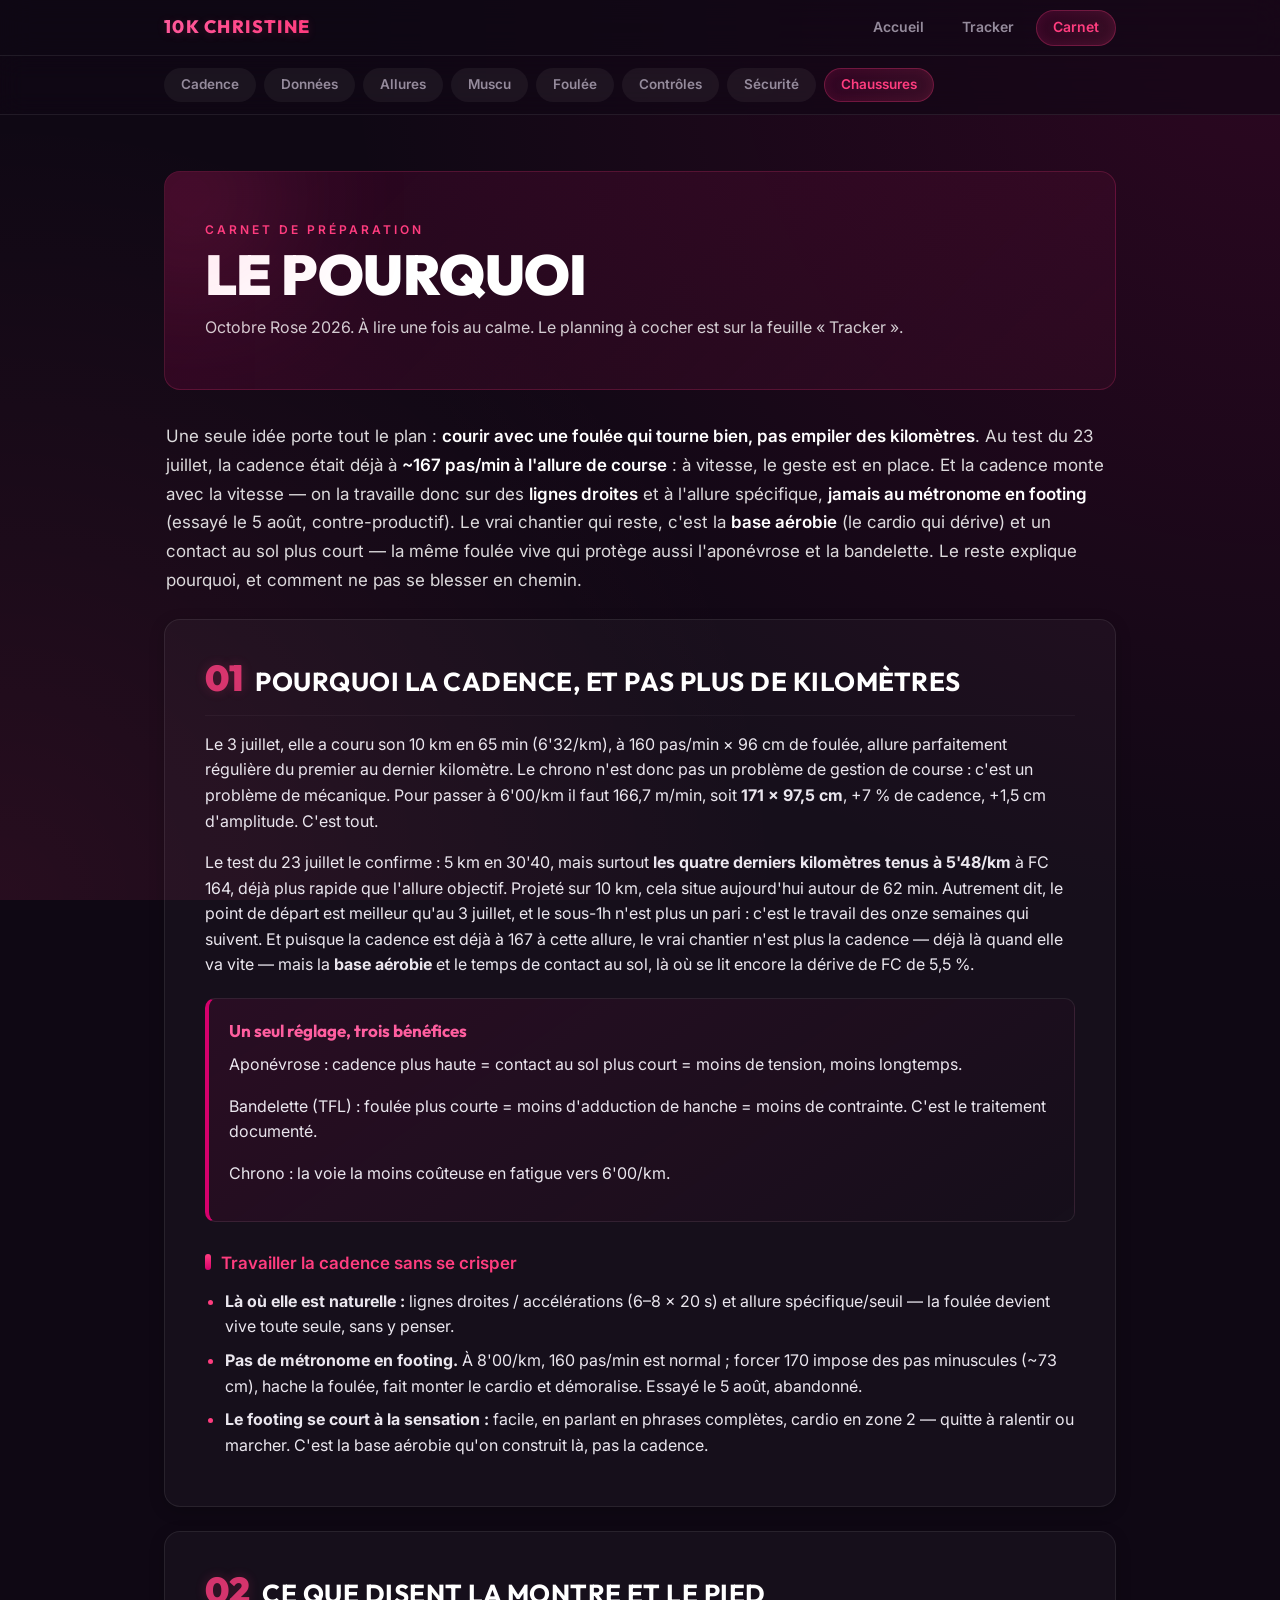
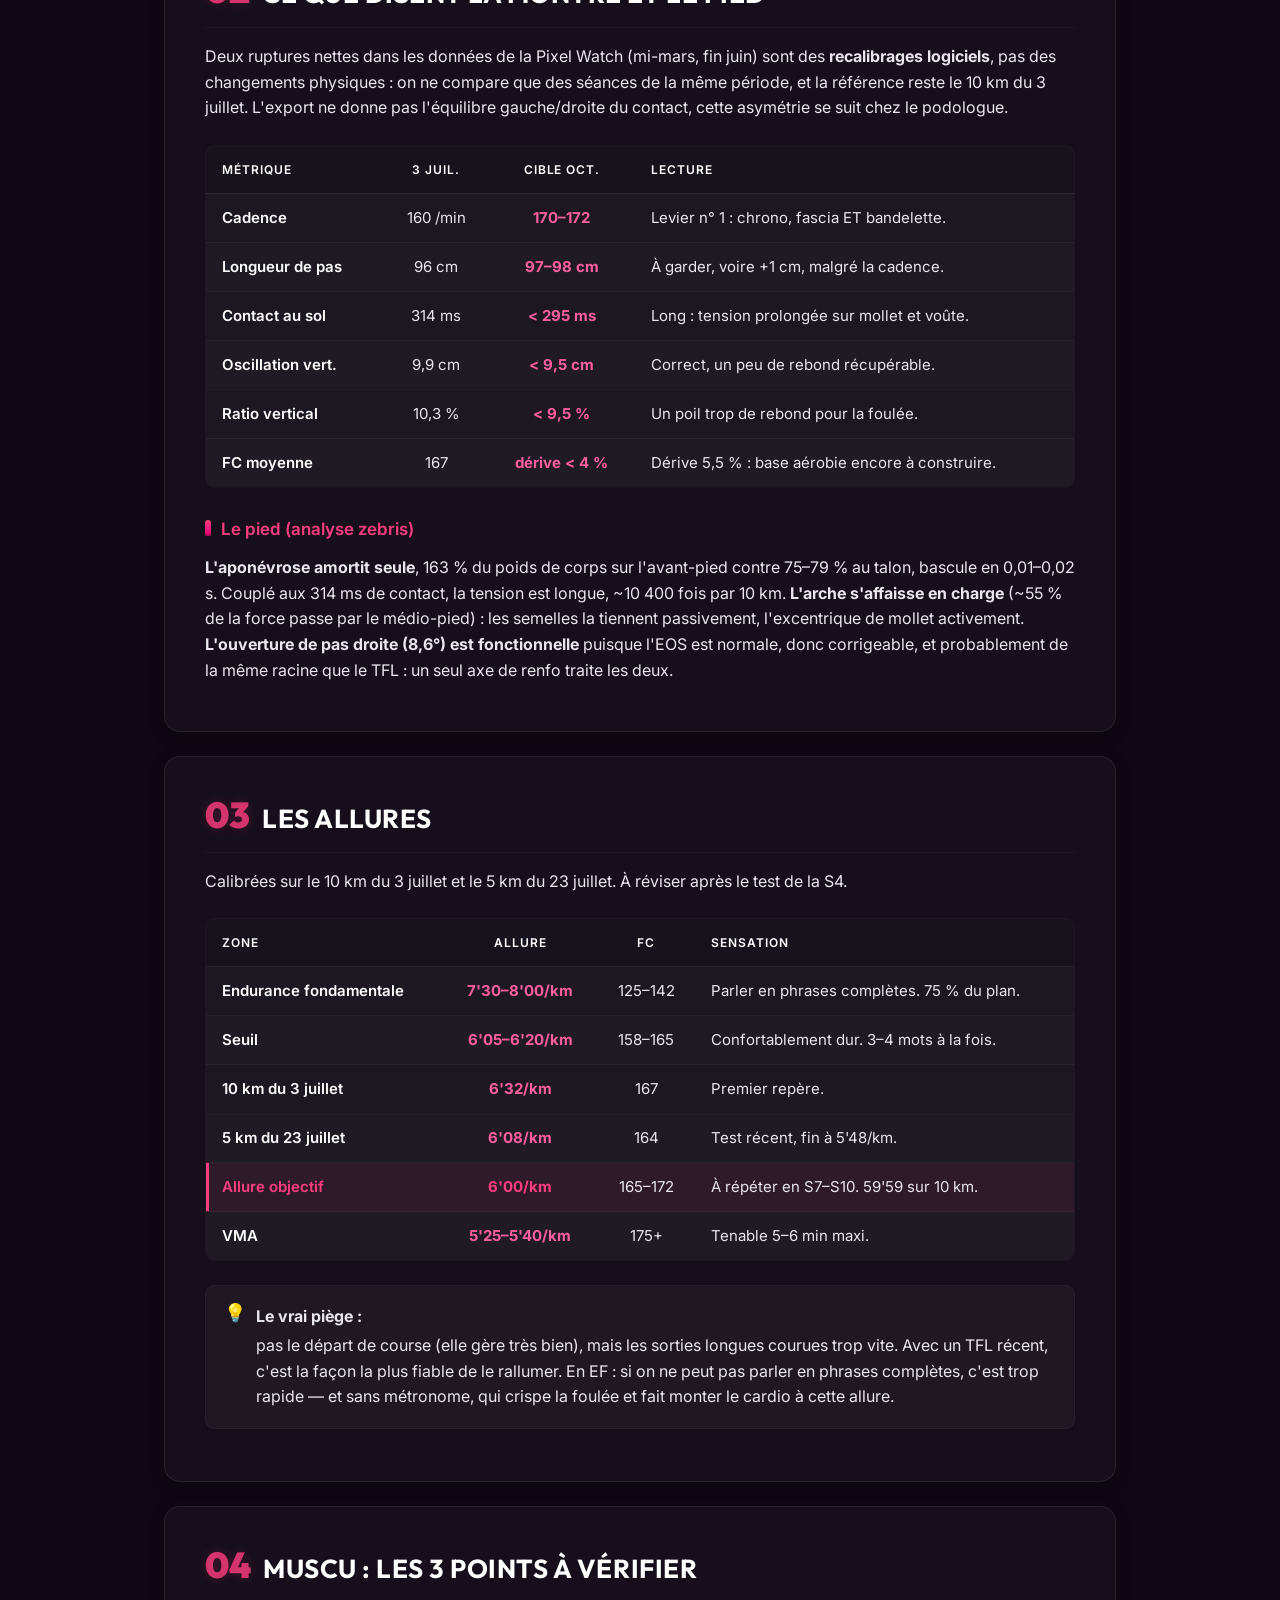
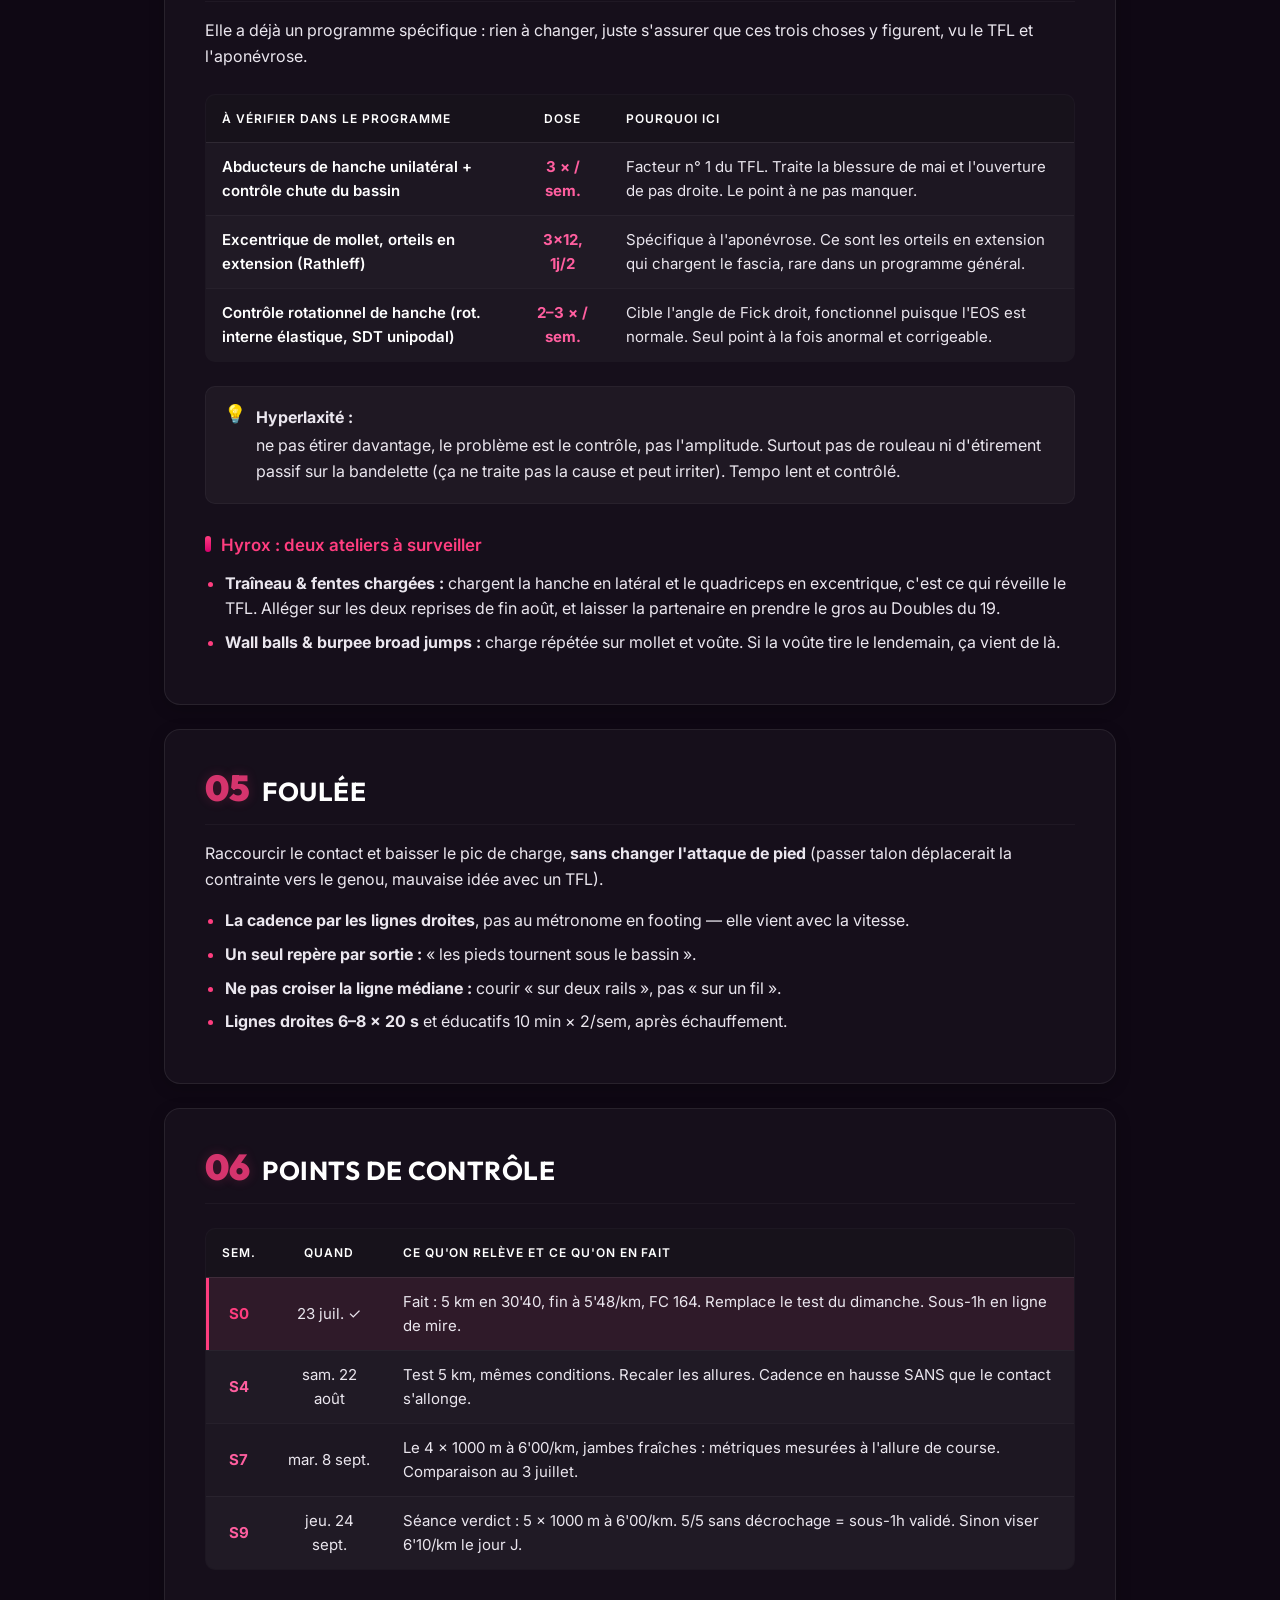
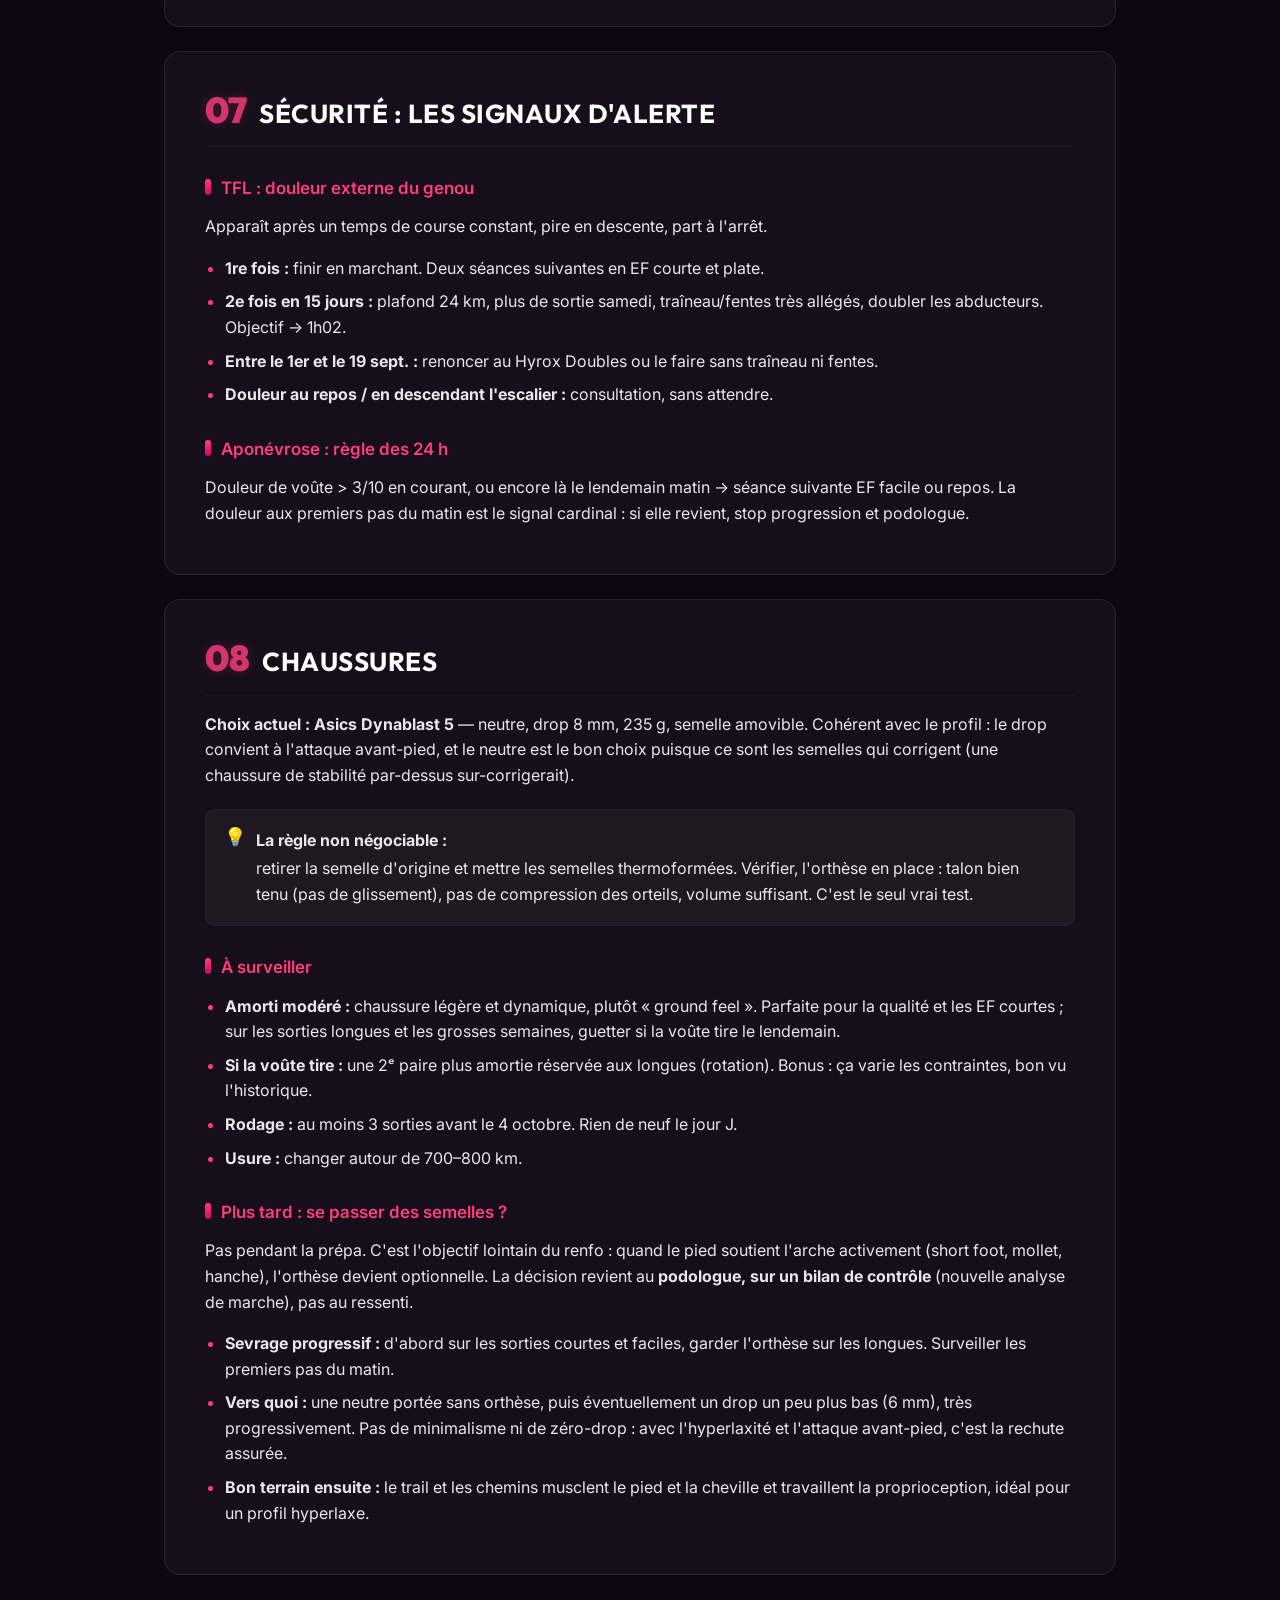
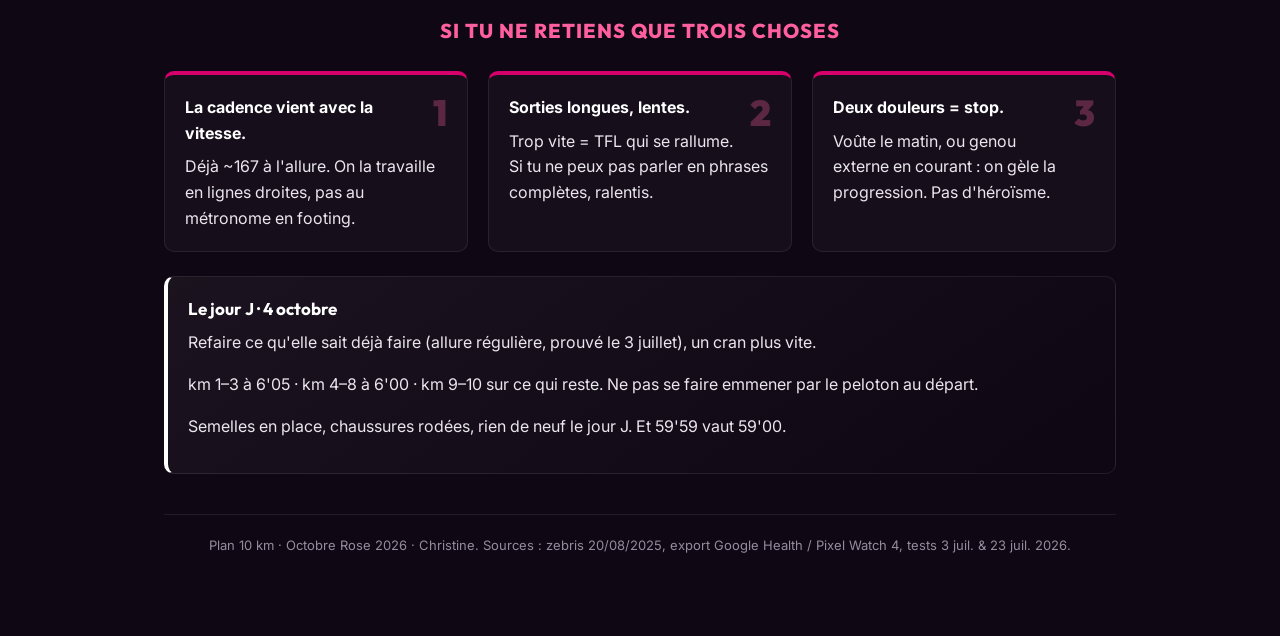
==== Christine_10K_Carnet.html @ 42b02ac9 "feat: abandonne le métronome en footing après une séance ratée La séance de cadence du 4 août (S2) s" ====
<!DOCTYPE html>
<html lang="fr">
<head>
<meta charset="utf-8">
<meta name="viewport" content="width=device-width, initial-scale=1, viewport-fit=cover">
<meta name="theme-color" content="#0F0814">
<meta name="description" content="Carnet de préparation 10 km — cadence, allures, muscu, foulée, sécurité. Plan 11 semaines.">
<title>Carnet 10 km · Christine · Octobre Rose 2026</title>
<link rel="stylesheet" href="style.css">
<link rel="manifest" href="manifest.json">
<link rel="apple-touch-icon" href="icon-192.png">
<!-- View Transitions API -->
<meta name="view-transition" content="same-origin">
<style>
  /* ===== TOC BAR (anchor nav, glassmorphism) ===== */
  .toc-bar {
    position: sticky; top: var(--shell-h); z-index: 40;
    background: rgba(15, 8, 20, 0.6);
    backdrop-filter: blur(12px);
    -webkit-backdrop-filter: blur(12px);
    border-bottom: 1px solid var(--border);
  }
  .toc-nav {
    display: flex; gap: 8px; overflow-x: auto; padding: 12px 16px;
    scroll-snap-type: x proximity; -webkit-overflow-scrolling: touch;
    scrollbar-width: none; max-width: 1000px; margin: 0 auto;
  }
  .toc-nav::-webkit-scrollbar { display: none; }
  .toc-nav a {
    scroll-snap-align: start; flex: 0 0 auto;
    display: inline-flex; align-items: center; min-height: 34px;
    padding: 0 16px; border-radius: 20px;
    background: rgba(255,255,255,0.05); color: var(--muted);
    border: 1px solid transparent;
    text-decoration: none; font-size: 13.5px; font-weight: 600; white-space: nowrap;
    transition: all 0.2s cubic-bezier(0.4, 0, 0.2, 1);
  }
  .toc-nav a:hover { background: rgba(255,255,255,0.1); color: var(--txt); }
  .toc-nav a:active { transform: scale(0.96); }
  .toc-nav a.on {
    background: linear-gradient(120deg, rgba(214,0,108,0.15), rgba(255,61,127,0.15));
    color: var(--hot); border-color: rgba(255,61,127,0.3);
    box-shadow: 0 0 12px rgba(255,61,127,0.1) inset;
  }

  /* ===== CONTENT ===== */
  .lead { font-size: 17px; margin: 24px 2px; color: rgba(255,255,255,0.85); font-weight: 400; line-height: 1.7; }
  .lead b { color: #fff; font-weight: 600; }

  /* ===== SECTIONS ===== */
  section {
    scroll-margin-top: calc(var(--shell-h) + 60px);
    background: var(--surface);
    border: 1px solid var(--border);
    border-radius: var(--radius);
    padding: 16px 20px 24px;
    margin: 24px 0;
    box-shadow: 0 4px 16px rgba(0,0,0,0.2);
  }
  
  .sech {
    display: flex; align-items: baseline; gap: 12px;
    border-bottom: 1px solid var(--border-light);
    padding: 16px 0 12px; margin-bottom: 16px;
  }
  .sech .num {
    font-family: var(--font-disp); color: rgba(255,61,127,0.8);
    font-weight: 900; font-size: 32px; line-height: 1;
    text-shadow: 0 0 12px rgba(255,61,127,0.2);
  }
  .sech h2 {
    font-family: var(--font-disp); text-transform: uppercase;
    letter-spacing: .02em; color: #fff; font-size: 22px; margin: 0; font-weight: 700;
  }
  
  h3 { color: var(--hot); font-size: 17px; margin: 28px 0 12px; font-weight: 600; }
  h3::before {
    content: ""; display: inline-block; width: 6px; height: 16px;
    background: linear-gradient(180deg, var(--hot), var(--brand));
    margin-right: 10px; vertical-align: -1px; border-radius: 4px;
  }

  /* ===== RAPPELS ===== */
  .rems { display: grid; grid-template-columns: 1fr; gap: 16px; margin: 24px 0; }
  .rem {
    background: var(--surface); border: 1px solid var(--border);
    border-top: 4px solid var(--brand); border-radius: var(--radius-sm);
    padding: 20px; transition: transform 0.2s;
  }
  .rem:hover { transform: translateY(-2px); border-top-color: var(--hot); background: var(--surface-hover); }
  .rem .n {
    font-family: var(--font-disp); color: var(--brand-dk); font-weight: 900;
    font-size: 36px; line-height: 1; float: right; opacity: 0.3;
  }
  .rem b { display: block; margin-bottom: 8px; color: #fff; font-size: 16px; }
  
  .closing {
    font-family: var(--font-disp); text-transform: uppercase;
    letter-spacing: .05em; color: var(--brand-dk); font-size: 20px;
    margin: 40px 0 16px; font-weight: 800; text-align: center;
  }

  /* ===== DESKTOP ===== */
  @media (min-width: 720px) {
    .toc-nav { padding: 12px 24px; }
    section { padding: 24px 40px 32px; }
    .sech h2 { font-size: 26px; } .sech .num { font-size: 36px; }
    .rems { grid-template-columns: repeat(3, 1fr); gap: 20px; }
  }
  
  @media print {
    .toc-bar { display: none; } section { box-shadow: none; padding: 0 0 16px; border: none; }
  }
</style>
</head>
<body>

<header class="shell">
  <div class="shell-inner">
    <a class="shell-brand" href="index.html">10K Christine</a>
    <nav class="shell-nav" aria-label="Navigation">
      <a href="index.html" class="shell-tab">Accueil</a>
      <a href="Christine_10K_Tracker.html" class="shell-tab">Tracker</a>
      <a href="Christine_10K_Carnet.html" class="shell-tab active">Carnet</a>
    </nav>
  </div>
</header>

<div class="toc-bar">
  <nav class="toc-nav" aria-label="Aller à une section">
    <a href="#s1">Cadence</a><a href="#s2">Données</a><a href="#s3">Allures</a>
    <a href="#s4">Muscu</a><a href="#s5">Foulée</a><a href="#s6">Contrôles</a><a href="#s7">Sécurité</a><a href="#s8">Chaussures</a>
  </nav>
</div>

<div class="wrap">

  <div class="hero">
    <div class="k">Carnet de préparation</div>
    <h1>Le pourquoi</h1>
    <p>Octobre Rose 2026. À lire une fois au calme. Le planning à cocher est sur la feuille « Tracker ».</p>
  </div>

  <p class="lead">Une seule idée porte tout le plan : <b>courir avec une foulée qui tourne bien, pas empiler des kilomètres</b>. Au test du 23 juillet, la cadence était déjà à <b>~167 pas/min à l'allure de course</b> : à vitesse, le geste est en place. Et la cadence monte avec la vitesse — on la travaille donc sur des <b>lignes droites</b> et à l'allure spécifique, <b>jamais au métronome en footing</b> (essayé le 5 août, contre-productif). Le vrai chantier qui reste, c'est la <b>base aérobie</b> (le cardio qui dérive) et un contact au sol plus court — la même foulée vive qui protège aussi l'aponévrose et la bandelette. Le reste explique pourquoi, et comment ne pas se blesser en chemin.</p>

  <section id="s1">
    <div class="sech"><span class="num disp">01</span><h2>Pourquoi la cadence, et pas plus de kilomètres</h2></div>
    <p>Le 3 juillet, elle a couru son 10 km en 65 min (6'32/km), à 160 pas/min × 96 cm de foulée, allure parfaitement régulière du premier au dernier kilomètre. Le chrono n'est donc pas un problème de gestion de course : c'est un problème de mécanique. Pour passer à 6'00/km il faut 166,7 m/min, soit <b>171 × 97,5 cm</b>, +7 % de cadence, +1,5 cm d'amplitude. C'est tout.</p>
    <p>Le test du 23 juillet le confirme : 5 km en 30'40, mais surtout <b>les quatre derniers kilomètres tenus à 5'48/km</b> à FC 164, déjà plus rapide que l'allure objectif. Projeté sur 10 km, cela situe aujourd'hui autour de 62 min. Autrement dit, le point de départ est meilleur qu'au 3 juillet, et le sous-1h n'est plus un pari : c'est le travail des onze semaines qui suivent. Et puisque la cadence est déjà à 167 à cette allure, le vrai chantier n'est plus la cadence — déjà là quand elle va vite — mais la <b>base aérobie</b> et le temps de contact au sol, là où se lit encore la dérive de FC de 5,5 %.</p>
    
    <div class="co">
      <h4>Un seul réglage, trois bénéfices</h4>
      <p>Aponévrose : cadence plus haute = contact au sol plus court = moins de tension, moins longtemps.</p>
      <p>Bandelette (TFL) : foulée plus courte = moins d'adduction de hanche = moins de contrainte. C'est le traitement documenté.</p>
      <p>Chrono : la voie la moins coûteuse en fatigue vers 6'00/km.</p>
    </div>
    
    <h3>Travailler la cadence sans se crisper</h3>
    <ul>
      <li><b>Là où elle est naturelle :</b> lignes droites / accélérations (6–8 × 20 s) et allure spécifique/seuil — la foulée devient vive toute seule, sans y penser.</li>
      <li><b>Pas de métronome en footing.</b> À 8'00/km, 160 pas/min est normal ; forcer 170 impose des pas minuscules (~73 cm), hache la foulée, fait monter le cardio et démoralise. Essayé le 5 août, abandonné.</li>
      <li><b>Le footing se court à la sensation :</b> facile, en parlant en phrases complètes, cardio en zone 2 — quitte à ralentir ou marcher. C'est la base aérobie qu'on construit là, pas la cadence.</li>
    </ul>
  </section>

  <section id="s2">
    <div class="sech"><span class="num disp">02</span><h2>Ce que disent la montre et le pied</h2></div>
    <p>Deux ruptures nettes dans les données de la Pixel Watch (mi-mars, fin juin) sont des <b>recalibrages logiciels</b>, pas des changements physiques : on ne compare que des séances de la même période, et la référence reste le 10 km du 3 juillet. L'export ne donne pas l'équilibre gauche/droite du contact, cette asymétrie se suit chez le podologue.</p>
    
    <div class="tw"><table>
      <thead>
      <tr><th>Métrique</th><th class="ctr">3 juil.</th><th class="ctr">Cible oct.</th><th>Lecture</th></tr>
      </thead><tbody>
      <tr><td class="l" data-label="Métrique">Cadence</td><td class="ctr" data-label="3 juil.">160 /min</td><td class="ctr pk" data-label="Cible oct.">170–172</td><td data-label="Lecture">Levier n° 1 : chrono, fascia ET bandelette.</td></tr>
      <tr><td class="l" data-label="Métrique">Longueur de pas</td><td class="ctr" data-label="3 juil.">96 cm</td><td class="ctr pk" data-label="Cible oct.">97–98 cm</td><td data-label="Lecture">À garder, voire +1 cm, malgré la cadence.</td></tr>
      <tr><td class="l" data-label="Métrique">Contact au sol</td><td class="ctr" data-label="3 juil.">314 ms</td><td class="ctr pk" data-label="Cible oct.">&lt; 295 ms</td><td data-label="Lecture">Long : tension prolongée sur mollet et voûte.</td></tr>
      <tr><td class="l" data-label="Métrique">Oscillation vert.</td><td class="ctr" data-label="3 juil.">9,9 cm</td><td class="ctr pk" data-label="Cible oct.">&lt; 9,5 cm</td><td data-label="Lecture">Correct, un peu de rebond récupérable.</td></tr>
      <tr><td class="l" data-label="Métrique">Ratio vertical</td><td class="ctr" data-label="3 juil.">10,3 %</td><td class="ctr pk" data-label="Cible oct.">&lt; 9,5 %</td><td data-label="Lecture">Un poil trop de rebond pour la foulée.</td></tr>
      <tr><td class="l" data-label="Métrique">FC moyenne</td><td class="ctr" data-label="3 juil.">167</td><td class="ctr pk" data-label="Cible oct.">dérive &lt; 4 %</td><td data-label="Lecture">Dérive 5,5 % : base aérobie encore à construire.</td></tr>
      </tbody>
    </table></div>
    
    <h3>Le pied (analyse zebris)</h3>
    <p><b>L'aponévrose amortit seule</b>, 163 % du poids de corps sur l'avant-pied contre 75–79 % au talon, bascule en 0,01–0,02 s. Couplé aux 314 ms de contact, la tension est longue, ~10 400 fois par 10 km. <b>L'arche s'affaisse en charge</b> (~55 % de la force passe par le médio-pied) : les semelles la tiennent passivement, l'excentrique de mollet activement. <b>L'ouverture de pas droite (8,6°) est fonctionnelle</b> puisque l'EOS est normale, donc corrigeable, et probablement de la même racine que le TFL : un seul axe de renfo traite les deux.</p>
  </section>

  <section id="s3">
    <div class="sech"><span class="num disp">03</span><h2>Les allures</h2></div>
    <p>Calibrées sur le 10 km du 3 juillet et le 5 km du 23 juillet. À réviser après le test de la S4.</p>
    
    <div class="tw"><table>
      <thead>
      <tr><th>Zone</th><th class="ctr">Allure</th><th class="ctr">FC</th><th>Sensation</th></tr>
      </thead><tbody>
      <tr><td class="l" data-label="Zone">Endurance fondamentale</td><td class="ctr pk" data-label="Allure">7'30–8'00/km</td><td class="ctr" data-label="FC">125–142</td><td data-label="Sensation">Parler en phrases complètes. 75 % du plan.</td></tr>
      <tr><td class="l" data-label="Zone">Seuil</td><td class="ctr pk" data-label="Allure">6'05–6'20/km</td><td class="ctr" data-label="FC">158–165</td><td data-label="Sensation">Confortablement dur. 3–4 mots à la fois.</td></tr>
      <tr><td class="l" data-label="Zone">10 km du 3 juillet</td><td class="ctr pk" data-label="Allure">6'32/km</td><td class="ctr" data-label="FC">167</td><td data-label="Sensation">Premier repère.</td></tr>
      <tr><td class="l" data-label="Zone">5 km du 23 juillet</td><td class="ctr pk" data-label="Allure">6'08/km</td><td class="ctr" data-label="FC">164</td><td data-label="Sensation">Test récent, fin à 5'48/km.</td></tr>
      <tr class="hi"><td class="l" data-label="Zone">Allure objectif</td><td class="ctr pk" data-label="Allure">6'00/km</td><td class="ctr" data-label="FC">165–172</td><td data-label="Sensation">À répéter en S7–S10. 59'59 sur 10 km.</td></tr>
      <tr><td class="l" data-label="Zone">VMA</td><td class="ctr pk" data-label="Allure">5'25–5'40/km</td><td class="ctr" data-label="FC">175+</td><td data-label="Sensation">Tenable 5–6 min maxi.</td></tr>
      </tbody>
    </table></div>
    <div class="tip"><b>Le vrai piège :</b> pas le départ de course (elle gère très bien), mais les sorties longues courues trop vite. Avec un TFL récent, c'est la façon la plus fiable de le rallumer. En EF : si on ne peut pas parler en phrases complètes, c'est trop rapide — et sans métronome, qui crispe la foulée et fait monter le cardio à cette allure.</div>
  </section>

  <section id="s4">
    <div class="sech"><span class="num disp">04</span><h2>Muscu : les 3 points à vérifier</h2></div>
    <p>Elle a déjà un programme spécifique : rien à changer, juste s'assurer que ces trois choses y figurent, vu le TFL et l'aponévrose.</p>
    
    <div class="tw"><table>
      <thead>
      <tr><th>À vérifier dans le programme</th><th class="ctr">Dose</th><th>Pourquoi ici</th></tr>
      </thead><tbody>
      <tr><td class="l" data-label="Exercice">Abducteurs de hanche unilatéral + contrôle chute du bassin</td><td class="ctr pk" data-label="Dose">3 × / sem.</td><td data-label="Pourquoi">Facteur n° 1 du TFL. Traite la blessure de mai et l'ouverture de pas droite. Le point à ne pas manquer.</td></tr>
      <tr><td class="l" data-label="Exercice">Excentrique de mollet, orteils en extension (Rathleff)</td><td class="ctr pk" data-label="Dose">3×12, 1j/2</td><td data-label="Pourquoi">Spécifique à l'aponévrose. Ce sont les orteils en extension qui chargent le fascia, rare dans un programme général.</td></tr>
      <tr><td class="l" data-label="Exercice">Contrôle rotationnel de hanche (rot. interne élastique, SDT unipodal)</td><td class="ctr pk" data-label="Dose">2–3 × / sem.</td><td data-label="Pourquoi">Cible l'angle de Fick droit, fonctionnel puisque l'EOS est normale. Seul point à la fois anormal et corrigeable.</td></tr>
      </tbody>
    </table></div>
    
    <div class="tip"><b>Hyperlaxité :</b> ne pas étirer davantage, le problème est le contrôle, pas l'amplitude. Surtout pas de rouleau ni d'étirement passif sur la bandelette (ça ne traite pas la cause et peut irriter). Tempo lent et contrôlé.</div>
    
    <h3>Hyrox : deux ateliers à surveiller</h3>
    <ul>
      <li><b>Traîneau &amp; fentes chargées :</b> chargent la hanche en latéral et le quadriceps en excentrique, c'est ce qui réveille le TFL. Alléger sur les deux reprises de fin août, et laisser la partenaire en prendre le gros au Doubles du 19.</li>
      <li><b>Wall balls &amp; burpee broad jumps :</b> charge répétée sur mollet et voûte. Si la voûte tire le lendemain, ça vient de là.</li>
    </ul>
  </section>

  <section id="s5">
    <div class="sech"><span class="num disp">05</span><h2>Foulée</h2></div>
    <p>Raccourcir le contact et baisser le pic de charge, <b>sans changer l'attaque de pied</b> (passer talon déplacerait la contrainte vers le genou, mauvaise idée avec un TFL).</p>
    <ul>
      <li><b>La cadence par les lignes droites</b>, pas au métronome en footing — elle vient avec la vitesse.</li>
      <li><b>Un seul repère par sortie :</b> « les pieds tournent sous le bassin ».</li>
      <li><b>Ne pas croiser la ligne médiane :</b> courir « sur deux rails », pas « sur un fil ».</li>
      <li><b>Lignes droites 6–8 × 20 s</b> et éducatifs 10 min × 2/sem, après échauffement.</li>
    </ul>
  </section>

  <section id="s6">
    <div class="sech"><span class="num disp">06</span><h2>Points de contrôle</h2></div>
    <div class="tw"><table>
      <thead>
      <tr><th class="ctr">Sem.</th><th class="ctr">Quand</th><th>Ce qu'on relève et ce qu'on en fait</th></tr>
      </thead><tbody>
      <tr class="hi"><td class="ctr pk" data-label="Semaine">S0</td><td class="ctr" data-label="Quand">23 juil. ✓</td><td data-label="Détail">Fait : 5 km en 30'40, fin à 5'48/km, FC 164. Remplace le test du dimanche. Sous-1h en ligne de mire.</td></tr>
      <tr><td class="ctr pk" data-label="Semaine">S4</td><td class="ctr" data-label="Quand">sam. 22 août</td><td data-label="Détail">Test 5 km, mêmes conditions. Recaler les allures. Cadence en hausse SANS que le contact s'allonge.</td></tr>
      <tr><td class="ctr pk" data-label="Semaine">S7</td><td class="ctr" data-label="Quand">mar. 8 sept.</td><td data-label="Détail">Le 4 × 1000 m à 6'00/km, jambes fraîches : métriques mesurées à l'allure de course. Comparaison au 3 juillet.</td></tr>
      <tr><td class="ctr pk" data-label="Semaine">S9</td><td class="ctr" data-label="Quand">jeu. 24 sept.</td><td data-label="Détail">Séance verdict : 5 × 1000 m à 6'00/km. 5/5 sans décrochage = sous-1h validé. Sinon viser 6'10/km le jour J.</td></tr>
      </tbody>
    </table></div>
  </section>

  <section id="s7">
    <div class="sech"><span class="num disp">07</span><h2>Sécurité : les signaux d'alerte</h2></div>
    <h3>TFL : douleur externe du genou</h3>
    <p>Apparaît après un temps de course constant, pire en descente, part à l'arrêt.</p>
    <ul>
      <li><b>1re fois :</b> finir en marchant. Deux séances suivantes en EF courte et plate.</li>
      <li><b>2e fois en 15 jours :</b> plafond 24 km, plus de sortie samedi, traîneau/fentes très allégés, doubler les abducteurs. Objectif → 1h02.</li>
      <li><b>Entre le 1er et le 19 sept. :</b> renoncer au Hyrox Doubles ou le faire sans traîneau ni fentes.</li>
      <li><b>Douleur au repos / en descendant l'escalier :</b> consultation, sans attendre.</li>
    </ul>
    <h3>Aponévrose : règle des 24 h</h3>
    <p>Douleur de voûte &gt; 3/10 en courant, ou encore là le lendemain matin → séance suivante EF facile ou repos. La douleur aux premiers pas du matin est le signal cardinal : si elle revient, stop progression et podologue.</p>
  </section>

  <section id="s8">
    <div class="sech"><span class="num disp">08</span><h2>Chaussures</h2></div>
    <p><b>Choix actuel : Asics Dynablast 5</b> — neutre, drop 8 mm, 235 g, semelle amovible. Cohérent avec le profil : le drop convient à l'attaque avant-pied, et le neutre est le bon choix puisque ce sont les semelles qui corrigent (une chaussure de stabilité par-dessus sur-corrigerait).</p>

    <div class="tip"><b>La règle non négociable :</b> retirer la semelle d'origine et mettre les semelles thermoformées. Vérifier, l'orthèse en place : talon bien tenu (pas de glissement), pas de compression des orteils, volume suffisant. C'est le seul vrai test.</div>

    <h3>À surveiller</h3>
    <ul>
      <li><b>Amorti modéré :</b> chaussure légère et dynamique, plutôt « ground feel ». Parfaite pour la qualité et les EF courtes ; sur les sorties longues et les grosses semaines, guetter si la voûte tire le lendemain.</li>
      <li><b>Si la voûte tire :</b> une 2ᵉ paire plus amortie réservée aux longues (rotation). Bonus : ça varie les contraintes, bon vu l'historique.</li>
      <li><b>Rodage :</b> au moins 3 sorties avant le 4 octobre. Rien de neuf le jour J.</li>
      <li><b>Usure :</b> changer autour de 700–800 km.</li>
    </ul>

    <h3>Plus tard : se passer des semelles ?</h3>
    <p>Pas pendant la prépa. C'est l'objectif lointain du renfo : quand le pied soutient l'arche activement (short foot, mollet, hanche), l'orthèse devient optionnelle. La décision revient au <b>podologue, sur un bilan de contrôle</b> (nouvelle analyse de marche), pas au ressenti.</p>
    <ul>
      <li><b>Sevrage progressif :</b> d'abord sur les sorties courtes et faciles, garder l'orthèse sur les longues. Surveiller les premiers pas du matin.</li>
      <li><b>Vers quoi :</b> une neutre portée sans orthèse, puis éventuellement un drop un peu plus bas (6 mm), très progressivement. Pas de minimalisme ni de zéro-drop : avec l'hyperlaxité et l'attaque avant-pied, c'est la rechute assurée.</li>
      <li><b>Bon terrain ensuite :</b> le trail et les chemins musclent le pied et la cheville et travaillent la proprioception, idéal pour un profil hyperlaxe.</li>
    </ul>
  </section>

  <div class="closing">Si tu ne retiens que trois choses</div>
  <div class="rems">
    <div class="rem"><span class="n">1</span><b>La cadence vient avec la vitesse.</b>Déjà ~167 à l'allure. On la travaille en lignes droites, pas au métronome en footing.</div>
    <div class="rem"><span class="n">2</span><b>Sorties longues, lentes.</b>Trop vite = TFL qui se rallume. Si tu ne peux pas parler en phrases complètes, ralentis.</div>
    <div class="rem"><span class="n">3</span><b>Deux douleurs = stop.</b>Voûte le matin, ou genou externe en courant : on gèle la progression. Pas d'héroïsme.</div>
  </div>

  <div class="co-dark">
    <h4>Le jour J · 4 octobre</h4>
    <p>Refaire ce qu'elle sait déjà faire (allure régulière, prouvé le 3 juillet), un cran plus vite.</p>
    <p>km 1–3 à 6'05 · km 4–8 à 6'00 · km 9–10 sur ce qui reste. Ne pas se faire emmener par le peloton au départ.</p>
    <p>Semelles en place, chaussures rodées, rien de neuf le jour J. Et 59'59 vaut 59'00.</p>
  </div>

  <footer class="site-footer">Plan 10 km · Octobre Rose 2026 · Christine. Sources : zebris 20/08/2025, export Google Health / Pixel Watch 4, tests 3 juil. &amp; 23 juil. 2026.</footer>

</div>

<button id="top-btn" aria-label="Revenir en haut">
  <svg width="24" height="24" viewBox="0 0 24 24" fill="none" stroke="currentColor" stroke-width="2" stroke-linecap="round" stroke-linejoin="round"><path d="m18 15-6-6-6 6"/></svg>
</button>

<script>
  /* Anchor nav: highlight current section */
  var links = {};
  document.querySelectorAll('.toc-nav a').forEach(function(a) {
    links[a.getAttribute('href').slice(1)] = a;
  });

  if ('IntersectionObserver' in window) {
    var io = new IntersectionObserver(function(es) {
      es.forEach(function(e) {
        if (e.isIntersecting) {
          Object.keys(links).forEach(function(k) { links[k].classList.remove('on'); });
          var l = links[e.target.id];
          if (l) {
            l.classList.add('on');
            l.scrollIntoView({ inline: 'center', block: 'nearest' });
          }
        }
      });
    }, { rootMargin: '-45% 0px -50% 0px' });
    document.querySelectorAll('section[id]').forEach(function(s) { io.observe(s); });
  }

  /* Back-to-top button */
  var topBtn = document.getElementById('top-btn');
  window.addEventListener('scroll', function() {
    topBtn.classList.toggle('show', window.scrollY > 500);
  }, { passive: true });
  topBtn.addEventListener('click', function() {
    window.scrollTo({ top: 0, behavior: 'smooth' });
  });

  if ('serviceWorker' in navigator) {
    window.addEventListener('load', function () {
      navigator.serviceWorker.register('sw.js').catch(function () { /* pas bloquant */ });
    });
  }
</script>
</body>
</html>
---- style.css ----
/* ==========================================================================
   STYLE.CSS — Premium Dark Mode, Glassmorphism & Animations
   Prépa 10 km · Christine · Octobre Rose 2026
   ========================================================================== */

/* ===== FONTS ===== */
@import url('https://fonts.googleapis.com/css2?family=Inter:wght@400;500;600;700&family=Outfit:wght@400;600;700;800;900&display=swap');

/* ===== DESIGN TOKENS ===== */
:root {
  /* Dark Mode Palette */
  --bg: #0F0814;
  --bg-glow: radial-gradient(circle at top right, rgba(214,0,108,0.15) 0%, rgba(15,8,20,0) 60%),
             radial-gradient(circle at bottom left, rgba(255,61,127,0.1) 0%, rgba(15,8,20,0) 50%);
  --surface: rgba(255, 255, 255, 0.03);
  --surface-hover: rgba(255, 255, 255, 0.06);
  --surface-active: rgba(255, 255, 255, 0.1);
  --border: rgba(255, 255, 255, 0.08);
  --border-light: rgba(255, 255, 255, 0.04);

  /* Brand Colors */
  --brand: #D6006C;
  --brand-dk: #FF5E9F; /* Lightened for dark mode readability */
  --hot: #FF3D7F;
  --glow-pink: rgba(255, 61, 127, 0.4);

  /* Typography Colors */
  --txt: #EAE6EE;
  --muted: #958B9C;
  --txt-dark: #1E1022; /* For buttons on light backgrounds */

  /* Dimensions */
  --shell-h: 56px;
  --radius: 16px;
  --radius-sm: 10px;

  /* Typography Stacks */
  --font-body: 'Inter', -apple-system, BlinkMacSystemFont, sans-serif;
  --font-disp: 'Outfit', -apple-system, sans-serif;
}

/* ===== RESET & BASE ===== */
*, *::before, *::after { box-sizing: border-box; }

html { scroll-behavior: smooth; }

body {
  margin: 0;
  background-color: var(--bg);
  background-image: var(--bg-glow);
  background-attachment: fixed;
  color: var(--txt);
  font-family: var(--font-body);
  font-size: 15px;
  line-height: 1.6;
  -webkit-font-smoothing: antialiased;
  -moz-osx-font-smoothing: grayscale;
}

.disp { font-family: var(--font-disp); font-weight: 700; }

a { color: var(--brand-dk); text-decoration: none; transition: color 0.2s; }
a:hover { color: var(--hot); }
p { margin: 0 0 16px; }
ul { margin: 0 0 16px; padding-left: 20px; }
li { margin-bottom: 8px; }
li::marker { color: var(--hot); }

/* ===== SHELL NAVIGATION (Glassmorphism) ===== */
.shell {
  position: sticky;
  top: 0;
  z-index: 50;
  background: rgba(15, 8, 20, 0.7);
  backdrop-filter: blur(16px);
  -webkit-backdrop-filter: blur(16px);
  border-bottom: 1px solid var(--border);
  padding-top: env(safe-area-inset-top);
}

/* La hauteur est contrainte au lieu d'être déduite du contenu : sinon la
   variable ment — l'en-tête mesurait 61 px pour 56 déclarés — et la barre de
   progression collante, calée dessus, passait sous l'en-tête.

   L'encoche s'ajoute à cette hauteur, elle ne s'y retranche pas. Avec
   `box-sizing: border-box`, une hauteur nue absorberait `padding-top` dans les
   56 px : sur un iPhone à encoche la zone de contenu tombait à 8 px et
   l'en-tête était écrasé. */
.shell { height: calc(var(--shell-h) + env(safe-area-inset-top)); }
.shell-inner {
  display: flex;
  align-items: center;
  gap: 12px;
  height: 100%;
  padding: 0 16px;
  max-width: 1000px;
  margin: 0 auto;
}

.shell-brand {
  font-family: var(--font-disp);
  font-weight: 800;
  text-transform: uppercase;
  letter-spacing: .08em;
  font-size: 18px;
  background: linear-gradient(120deg, var(--brand-dk), var(--hot));
  -webkit-background-clip: text;
  -webkit-text-fill-color: transparent;
  text-shadow: 0 2px 10px rgba(255, 61, 127, 0.2);
}
.shell-brand:hover { -webkit-text-fill-color: transparent; } /* Override default link hover */

.shell-nav {
  display: flex;
  gap: 6px;
  margin-left: auto;
}

.shell-tab {
  display: inline-flex;
  align-items: center;
  height: 36px;
  padding: 0 16px;
  border-radius: 20px;
  color: var(--muted);
  font-size: 14px;
  font-weight: 600;
  transition: all 0.2s cubic-bezier(0.4, 0, 0.2, 1);
}

.shell-tab:hover {
  background: var(--surface-hover);
  color: var(--txt);
}

.shell-tab.active {
  background: linear-gradient(120deg, rgba(214,0,108,0.15), rgba(255,61,127,0.15));
  color: var(--hot);
  border: 1px solid rgba(255,61,127,0.3);
  box-shadow: 0 0 12px rgba(255,61,127,0.1) inset;
  pointer-events: none;
}

/* ===== WRAP ===== */
.wrap {
  max-width: 1000px;
  margin: 0 auto;
  padding: 24px 16px calc(60px + env(safe-area-inset-bottom));
}

/* ===== HERO (Neon / Glow) ===== */
.hero {
  position: relative;
  background: linear-gradient(135deg, rgba(214,0,108,0.15), rgba(255,61,127,0.05));
  border: 1px solid rgba(255,61,127,0.2);
  border-radius: var(--radius);
  padding: 32px 24px;
  margin: 16px 0 24px;
  overflow: hidden;
}

.hero::before {
  content: '';
  position: absolute;
  top: -50px; left: -50px;
  width: 150px; height: 150px;
  background: var(--hot);
  filter: blur(80px);
  opacity: 0.3;
  border-radius: 50%;
}

.hero .k {
  font-family: var(--font-body);
  text-transform: uppercase;
  letter-spacing: .25em;
  font-size: 12px;
  font-weight: 600;
  color: var(--hot);
  margin-bottom: 8px;
}

.hero h1 {
  font-family: var(--font-disp);
  text-transform: uppercase;
  font-weight: 900;
  font-size: clamp(32px, 8vw, 56px);
  line-height: 1;
  margin: 0 0 12px;
  color: #fff;
  letter-spacing: -0.01em;
}

.hero p { margin: 0; font-size: 16px; color: rgba(255,255,255,0.8); }

/* ===== DASHBOARD CARDS / BENTO ===== */
.cards {
  display: grid;
  grid-template-columns: 1fr 1fr;
  gap: 16px;
  margin-top: 24px;
}

a.card {
  display: block;
  background: var(--surface);
  border: 1px solid var(--border);
  border-radius: var(--radius);
  padding: 24px;
  text-decoration: none;
  transition: all 0.3s cubic-bezier(0.25, 0.8, 0.25, 1);
  position: relative;
  overflow: hidden;
}

a.card::after {
  content: '';
  position: absolute;
  top: 0; left: 0; right: 0; bottom: 0;
  border-radius: inherit;
  box-shadow: 0 8px 24px rgba(0,0,0,0.4);
  opacity: 0;
  transition: opacity 0.3s;
  z-index: -1;
}

a.card:hover {
  transform: translateY(-4px);
  background: var(--surface-hover);
  border-color: rgba(255,61,127,0.4);
}
a.card:hover::after { opacity: 1; }

a.card b {
  display: block;
  font-family: var(--font-disp);
  font-weight: 700;
  font-size: 20px;
  color: #fff;
  margin-bottom: 8px;
}

a.card span { font-size: 14px; color: var(--muted); }

/* ===== TABLES ===== */
.tw { margin: 24px 0; overflow-x: auto; -webkit-overflow-scrolling: touch; }

table {
  border-collapse: collapse;
  width: 100%;
  font-size: 15px;
  background: var(--surface);
  border-radius: var(--radius-sm);
  overflow: hidden;
  border: 1px solid var(--border);
}

th {
  background: rgba(0,0,0,0.2);
  color: #fff;
  text-align: left;
  padding: 14px 16px;
  font-family: var(--font-body);
  text-transform: uppercase;
  letter-spacing: .08em;
  font-size: 12px;
  font-weight: 600;
  border-bottom: 1px solid var(--border);
}

td {
  padding: 12px 16px;
  border-bottom: 1px solid var(--border-light);
  vertical-align: middle;
}

tr:last-child td { border-bottom: none; }
tr:nth-child(even) td { background: rgba(255,255,255,0.01); }

td.l { font-weight: 600; color: #fff; }
.ctr { text-align: center; }
.pk { color: var(--brand-dk); font-weight: 700; }

tr.hi td { background: rgba(255,61,127,0.08); }
tr.hi td:first-child { box-shadow: inset 3px 0 0 var(--hot); }
tr.hi td.l, tr.hi .pk { color: var(--hot); }

/* ===== TABLES → CARTES SUR MOBILE ===== */
@media (max-width: 719px) {
  /* En-tête élastique plutôt que calibré à une largeur.
     Sous ~400 px, « 10K CHRISTINE » passait sur deux lignes : l'en-tête montait
     à 83 px pour 56 déclarés, et la barre collante se retrouvait masquée sur
     27 px. La marque tient donc sur une ligne — et c'est elle qui cède la place
     quand l'écran rétrécit, les onglets restant intégralement atteignables
     jusqu'à 320 px. */
  .shell-brand {
    white-space: nowrap;
    font-size: 16px;
    letter-spacing: .05em;
    min-width: 0;
    overflow: hidden;
    text-overflow: clip;
  }

  /* Onglets resserrés et insécables : la cible tactile reste à 36 px de haut. */
  .shell-nav { margin-left: auto; gap: 2px; flex: none; }
  .shell-tab { padding: 0 11px; font-size: 13.5px; white-space: nowrap; }
}

/* Entre 360 et 420 px — la plupart des téléphones — la signature complète ne
   tient qu'en la réduisant encore. On préfère « 10K CHRISTINE » en petit à un
   « 10K CHRISTI… » tronqué. */
@media (max-width: 419px) {
  .shell-brand { font-size: 13.5px; letter-spacing: .03em; }
  .shell-nav { gap: 1px; }
  .shell-tab { padding: 0 9px; font-size: 13px; }
}

/* Sous 360 px (iPhone SE et assimilés), marque et onglets ne tiennent plus
   ensemble. Plutôt qu'une signature tronquée en « 10K CHI », on l'escamote :
   les onglets portent la navigation et « Tracker » est déjà mis en évidence. */
@media (max-width: 359px) {
  .shell-brand { display: none; }
  .shell-nav { margin: 0 auto; }
}

@media (max-width: 719px) {

  .tw { overflow-x: visible; background: transparent; border: none; }
  table { background: transparent; border: none; overflow: visible; }
  table thead { position: absolute; left: -9999px; clip: rect(0 0 0 0); }
  
  table tbody tr {
    display: block;
    background: var(--surface);
    border: 1px solid var(--border);
    border-radius: var(--radius-sm);
    padding: 16px;
    margin-bottom: 16px;
  }
  
  table tbody tr.hi {
    background: rgba(255,61,127,0.05);
    border-color: rgba(255,61,127,0.3);
  }
  table tbody tr.hi td:first-child { box-shadow: none; }

  table td {
    display: flex;
    justify-content: space-between;
    align-items: center;
    padding: 6px 0;
    border: none;
    text-align: right;
  }

  table td::before {
    content: attr(data-label);
    display: block;
    font-family: var(--font-body);
    font-weight: 600;
    font-size: 12px;
    text-transform: uppercase;
    letter-spacing: .05em;
    color: var(--muted);
    text-align: left;
    margin-right: 12px;
  }
  table td.ctr { text-align: right; }
}
@media (min-width: 720px) { table td::before { display: none; } }

/* ===== CALLOUTS ===== */
.co, .co-dark, .tip {
  border-radius: var(--radius-sm);
  padding: 18px 20px;
  margin: 20px 0;
  border: 1px solid var(--border);
}

.co {
  background: linear-gradient(145deg, rgba(214,0,108,0.1), transparent);
  border-left: 4px solid var(--brand);
}
.co h4 { margin: 0 0 8px; color: var(--brand-dk); font-size: 17px; font-family: var(--font-disp); }

.co-dark {
  background: linear-gradient(145deg, rgba(255,255,255,0.05), transparent);
  border-left: 4px solid #fff;
}
.co-dark h4 { margin: 0 0 8px; color: #fff; font-size: 17px; font-family: var(--font-disp); }

.tip {
  background: rgba(255,255,255,0.04);
  border-color: var(--border-light);
  position: relative;
  padding-left: 50px;
}
.tip::before {
  content: '💡';
  font-size: 18px;
  line-height: 1;
  position: absolute;
  left: 18px;
  top: 18px;
}
.tip b {
  display: block;
  margin-bottom: 3px;
}

/* ===== SITE FOOTER ===== */
.site-footer {
  color: var(--muted);
  font-size: 13px;
  text-align: center;
  margin-top: 40px;
  padding-top: 20px;
  border-top: 1px solid var(--border);
}

/* ===== ACCESSIBILITY ===== */
:focus-visible {
  outline: 2px solid var(--hot);
  outline-offset: 3px;
  border-radius: 4px;
}

@media (prefers-reduced-motion: reduce) {
  *, *::before, *::after {
    animation-duration: 0.01ms !important;
    animation-iteration-count: 1 !important;
    transition-duration: 0.01ms !important;
  }
  html { scroll-behavior: auto; }
}

/* ===== BOUTON "HAUT" FLOTTANT ===== */
#top-btn {
  position: fixed;
  right: 20px;
  bottom: calc(20px + env(safe-area-inset-bottom));
  z-index: 30;
  width: 48px;
  height: 48px;
  border-radius: 50%;
  border: 1px solid rgba(255,255,255,0.1);
  cursor: pointer;
  background: rgba(15,8,20,0.8);
  backdrop-filter: blur(8px);
  color: #fff;
  font-size: 20px;
  box-shadow: 0 4px 16px rgba(0,0,0,0.5);
  opacity: 0;
  pointer-events: none;
  transition: all .3s cubic-bezier(0.4, 0, 0.2, 1);
}
#top-btn:hover { background: var(--surface-hover); transform: translateY(-4px); }
#top-btn.show { opacity: 1; pointer-events: auto; }

/* ===== DESKTOP ENRICHMENT ===== */
@media (min-width: 720px) {
  body { font-size: 16px; }
  /* Horizontal seulement : un padding vertical réintroduirait l'écart entre la
     hauteur réelle de l'en-tête et --shell-h. */
  .shell-inner { padding: 0 24px; }
  .wrap { padding: 32px 24px 80px; }
  .hero { padding: 48px 40px; margin: 24px 0 32px; }
  .cards { gap: 24px; }
  a.card { padding: 32px; }
}

/* ===== PRINT ===== */
@media print {
  .shell, #top-btn { display: none; }
  body { background: #fff; color: #000; }
  a { color: #000; }
  .hero { border: 1px solid #ccc; background: none; color: #000; }
  .hero h1, .hero .k { color: #000; }
  .hero p { color: #333; }
  table, .card, section { border: 1px solid #ccc; background: none; }
  th { background: #eee; color: #000; }
  td.l, .pk { color: #000; font-weight: bold; }
}
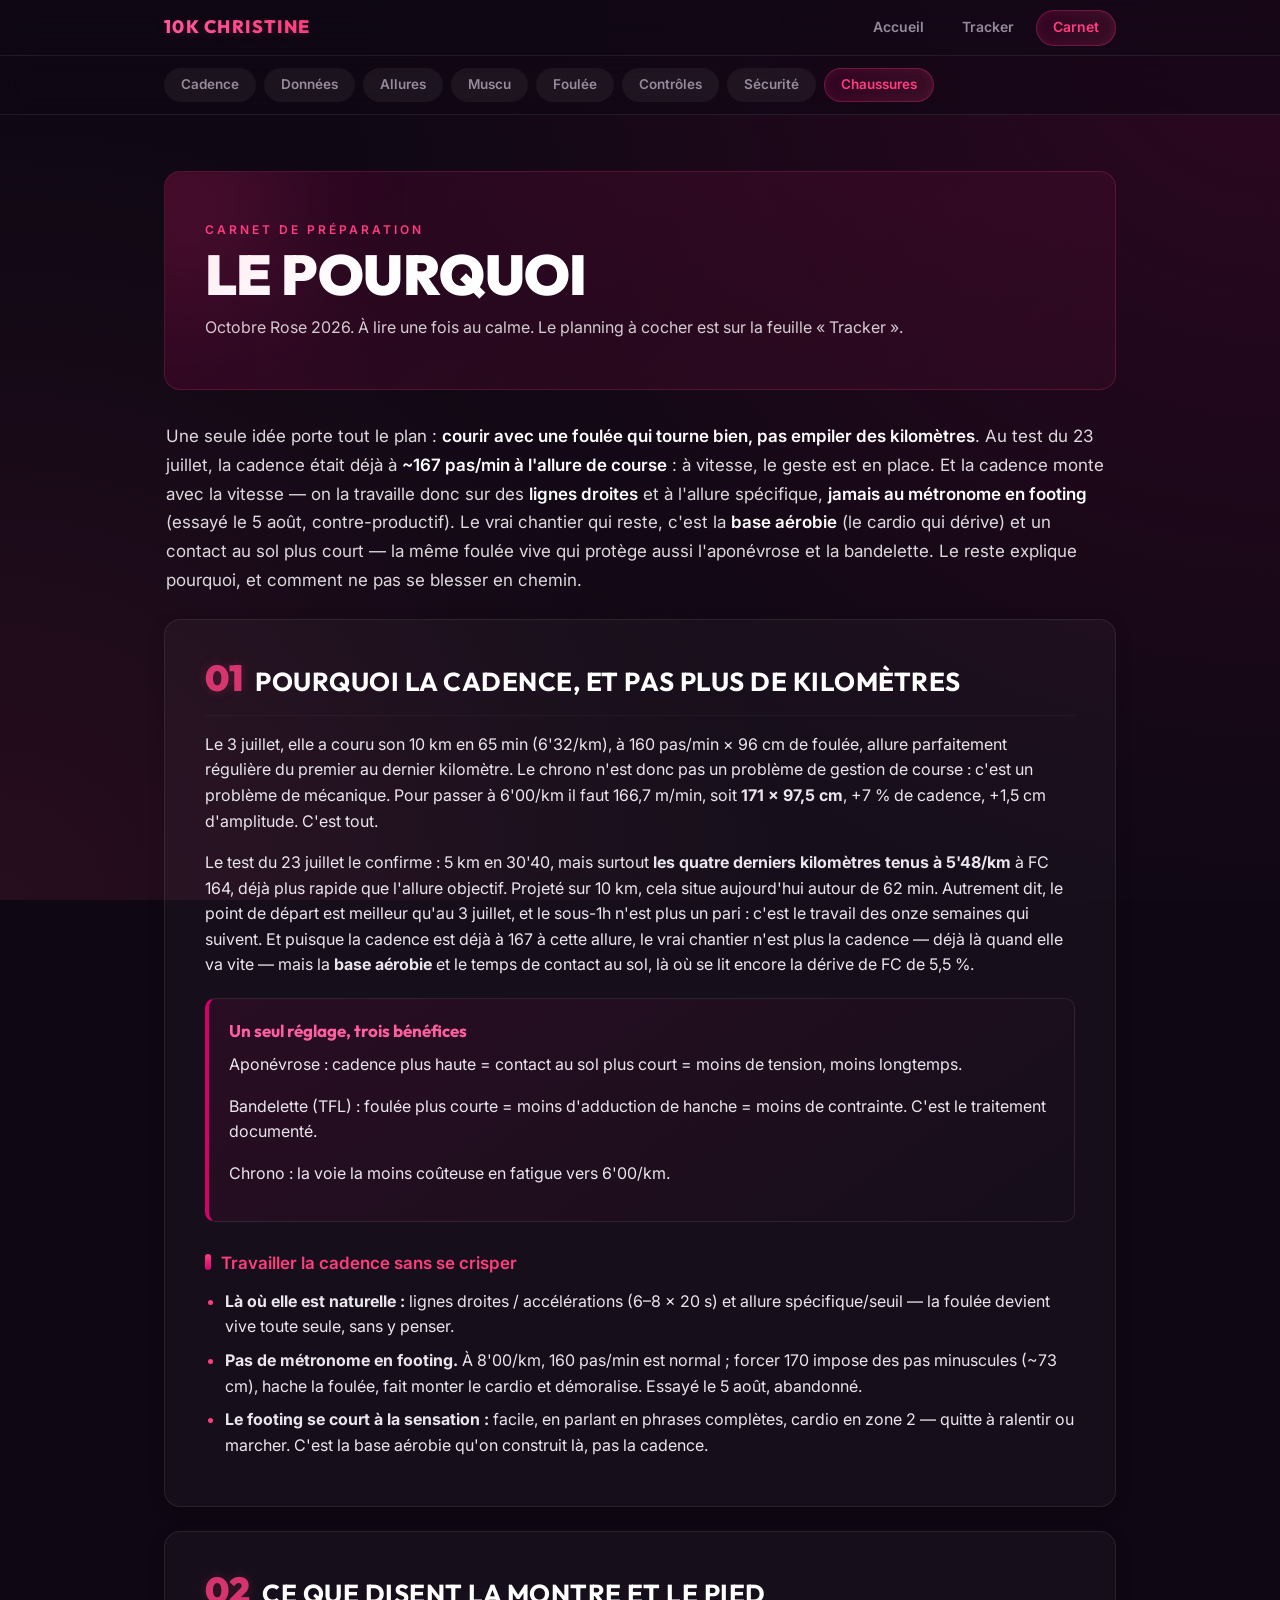
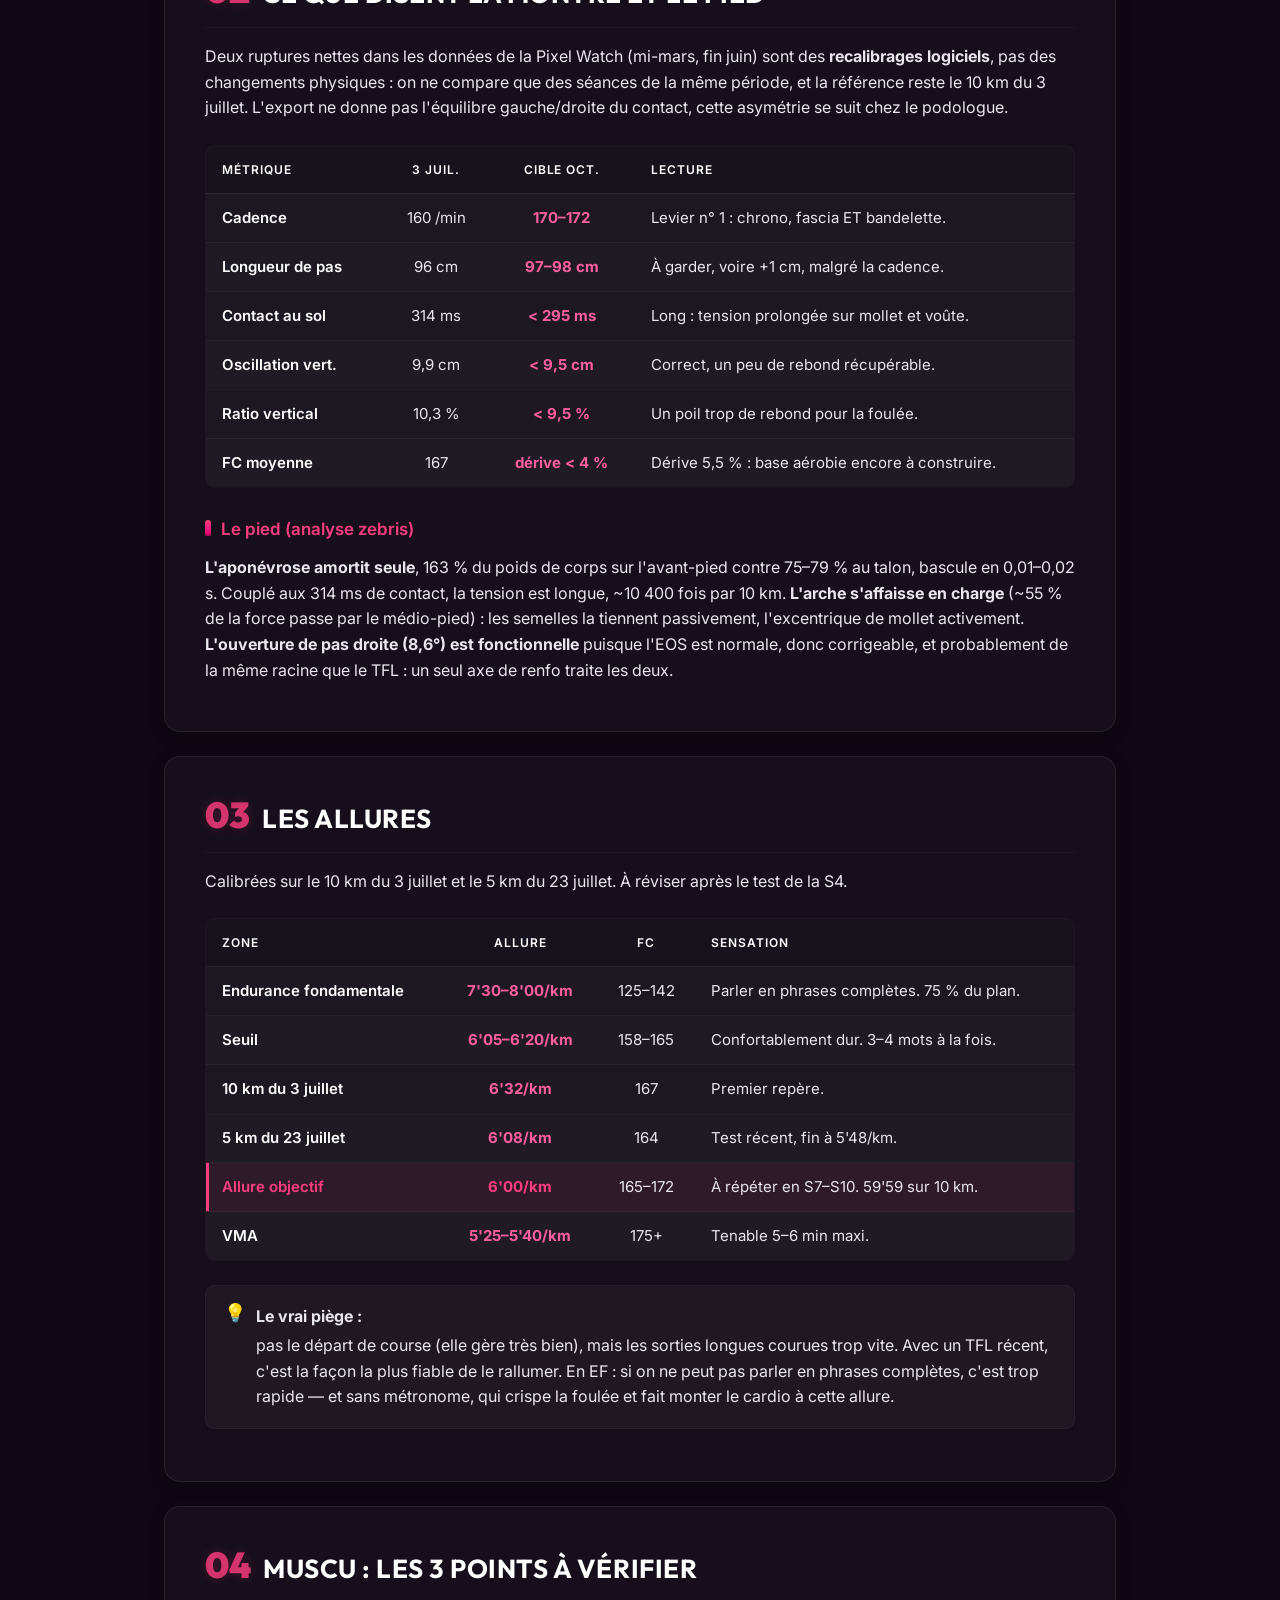
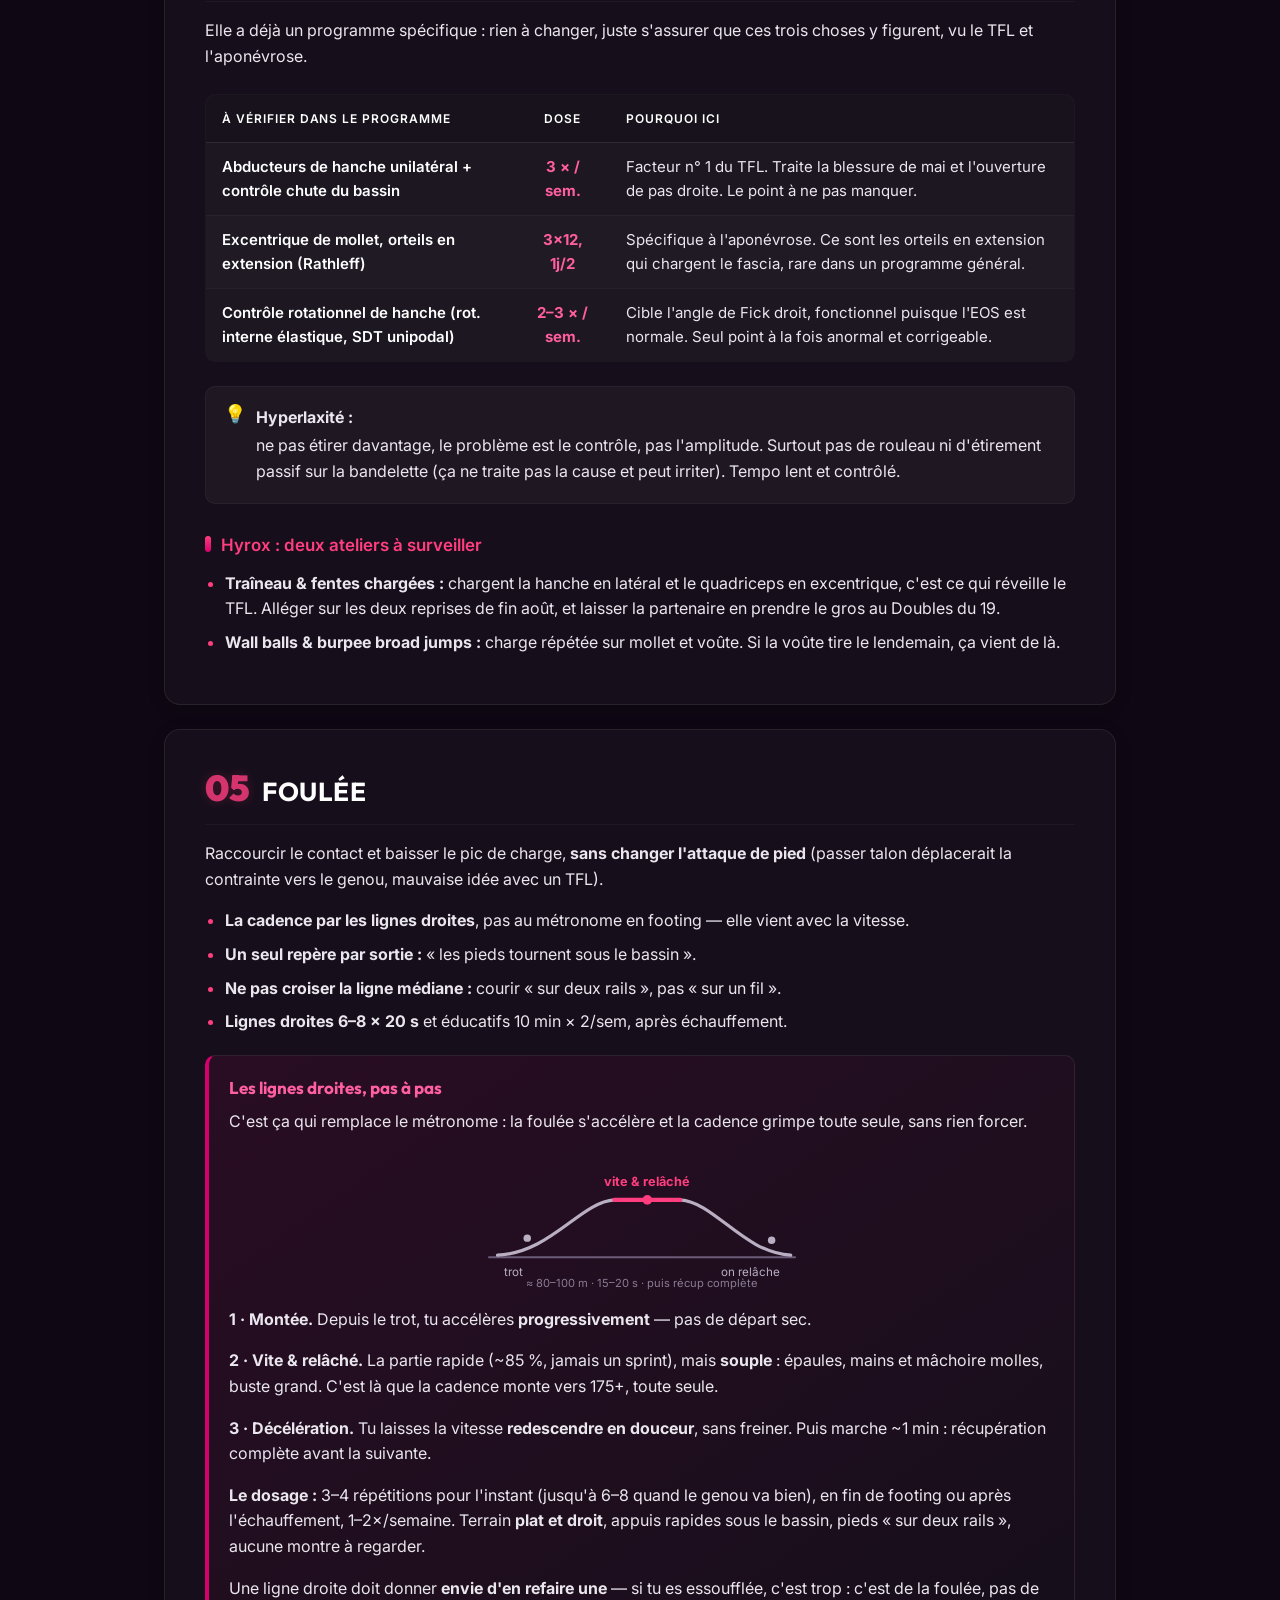
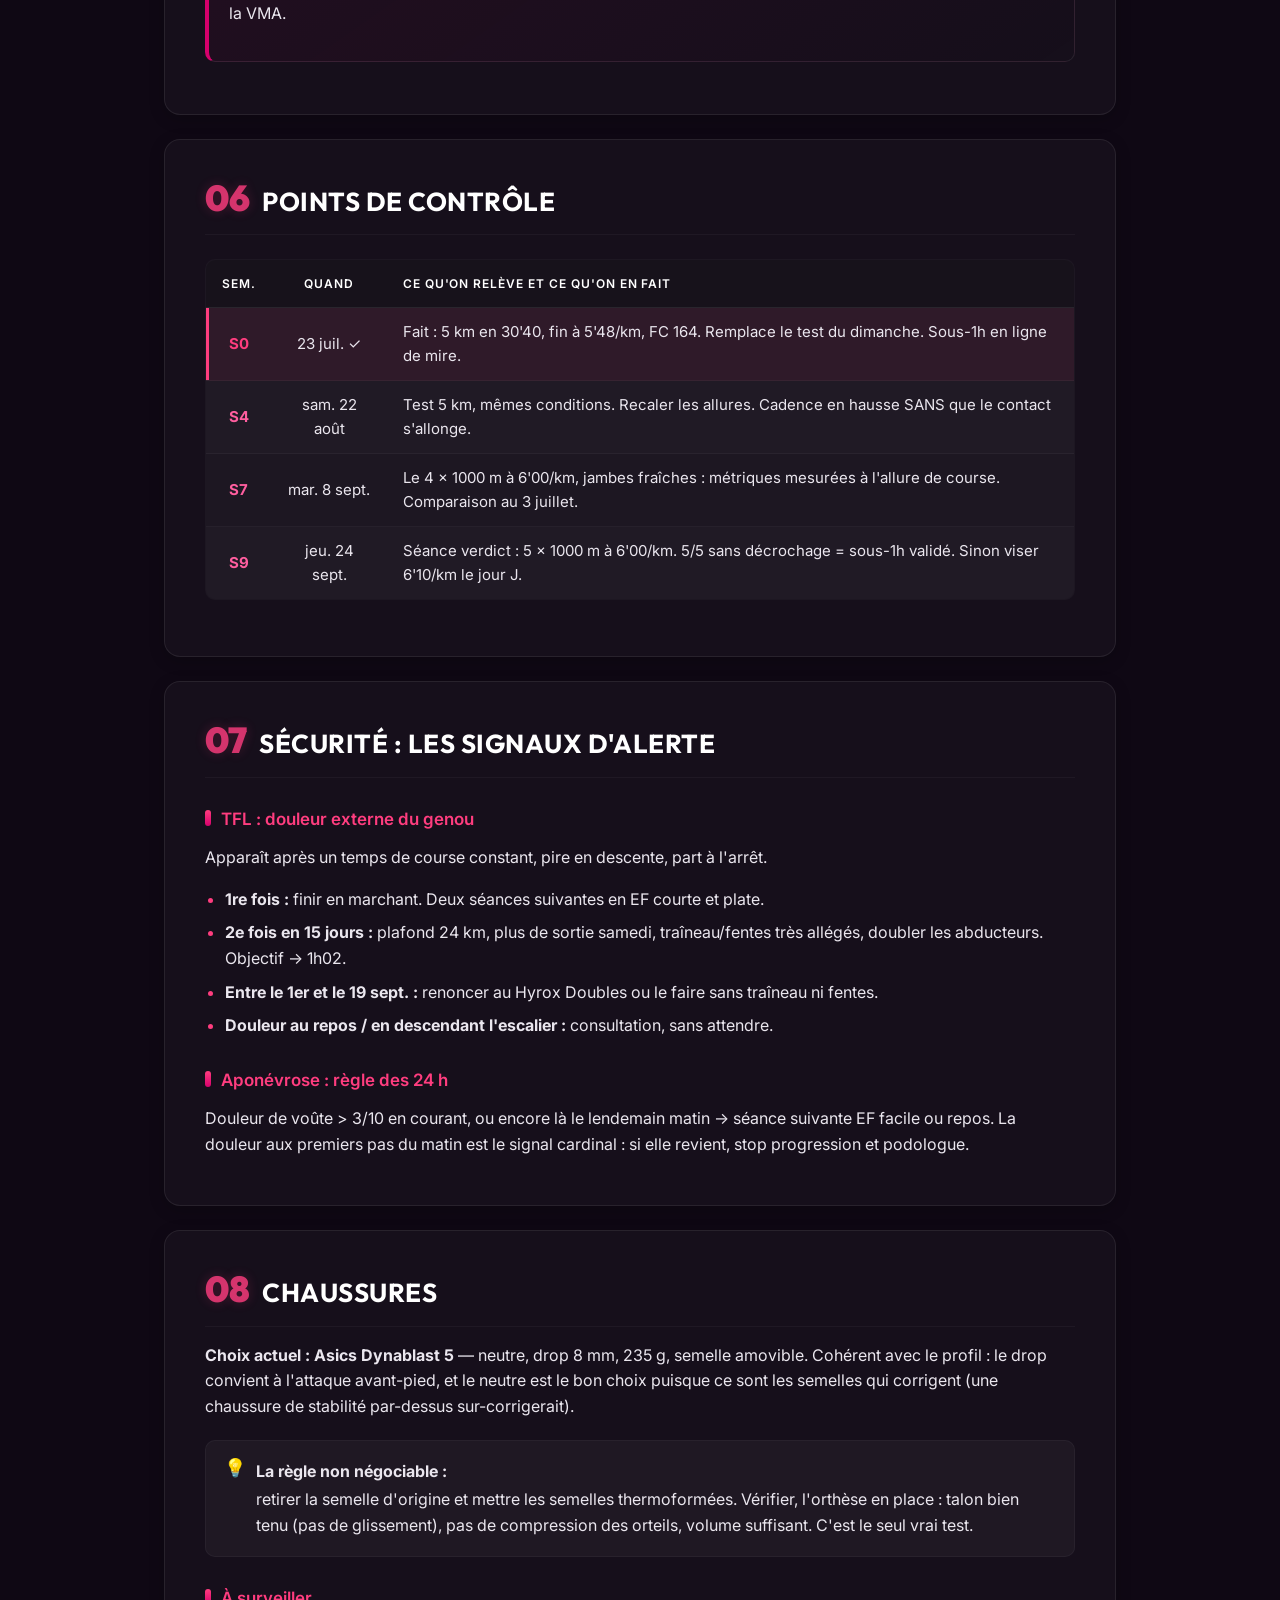
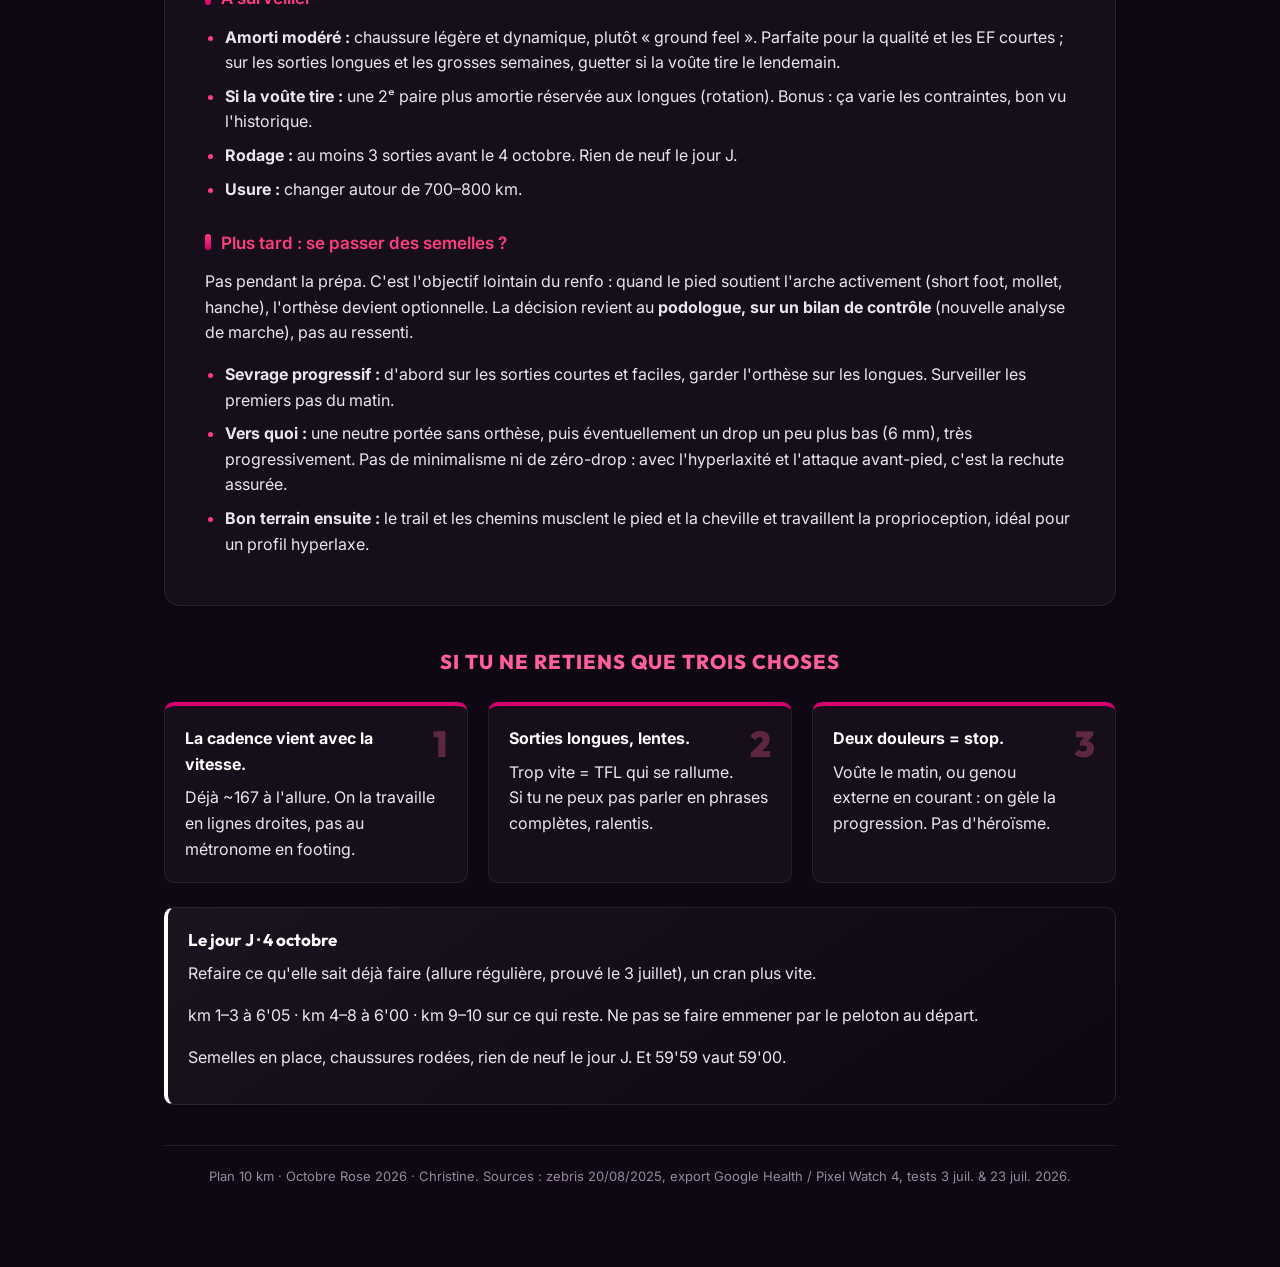
==== commit a53da0a4: "feat: explique les lignes droites dans le carnet (schéma + pas à pas) Ajoute au §Foulée un encart « " ====
--- a/Christine_10K_Carnet.html
+++ b/Christine_10K_Carnet.html
@@ -235,6 +235,28 @@
       <li><b>Ne pas croiser la ligne médiane :</b> courir « sur deux rails », pas « sur un fil ».</li>
       <li><b>Lignes droites 6–8 × 20 s</b> et éducatifs 10 min × 2/sem, après échauffement.</li>
     </ul>
+
+    <div class="co">
+      <h4>Les lignes droites, pas à pas</h4>
+      <p>C'est ça qui remplace le métronome : la foulée s'accélère et la cadence grimpe toute seule, sans rien forcer.</p>
+      <svg viewBox="0 0 320 132" role="img" aria-label="Profil d'une ligne droite : accélération progressive, portion rapide et relâchée, puis décélération, suivie d'une récupération complète" style="width:100%;max-width:340px;height:auto;display:block;margin:10px auto 16px">
+        <line x1="16" y1="100" x2="304" y2="100" stroke="#6b5b78" stroke-width="2" stroke-linecap="round"/>
+        <path d="M24 98 C 74 96 102 48 134 46 L 196 46 C 228 48 256 96 300 98" fill="none" stroke="#b9aec2" stroke-width="3" stroke-linecap="round"/>
+        <path d="M134 46 L196 46" stroke="#ff3d7f" stroke-width="4" stroke-linecap="round"/>
+        <circle cx="52" cy="82" r="3.5" fill="#b9aec2"/>
+        <circle cx="165" cy="46" r="4.5" fill="#ff3d7f"/>
+        <circle cx="282" cy="84" r="3.5" fill="#b9aec2"/>
+        <text x="30" y="118" fill="#b9aec2" font-size="11">trot</text>
+        <text x="165" y="33" fill="#ff3d7f" font-size="12" font-weight="700" text-anchor="middle">vite &amp; relâché</text>
+        <text x="290" y="118" fill="#b9aec2" font-size="11" text-anchor="end">on relâche</text>
+        <text x="160" y="128" fill="#8a7b96" font-size="10.5" text-anchor="middle">≈ 80–100 m · 15–20 s · puis récup complète</text>
+      </svg>
+      <p><b>1 · Montée.</b> Depuis le trot, tu accélères <b>progressivement</b> — pas de départ sec.</p>
+      <p><b>2 · Vite &amp; relâché.</b> La partie rapide (~85 %, jamais un sprint), mais <b>souple</b> : épaules, mains et mâchoire molles, buste grand. C'est là que la cadence monte vers 175+, toute seule.</p>
+      <p><b>3 · Décélération.</b> Tu laisses la vitesse <b>redescendre en douceur</b>, sans freiner. Puis marche ~1 min : récupération complète avant la suivante.</p>
+      <p><b>Le dosage :</b> 3–4 répétitions pour l'instant (jusqu'à 6–8 quand le genou va bien), en fin de footing ou après l'échauffement, 1–2×/semaine. Terrain <b>plat et droit</b>, appuis rapides sous le bassin, pieds « sur deux rails », aucune montre à regarder.</p>
+      <p>Une ligne droite doit donner <b>envie d'en refaire une</b> — si tu es essoufflée, c'est trop : c'est de la foulée, pas de la VMA.</p>
+    </div>
   </section>
 
   <section id="s6">
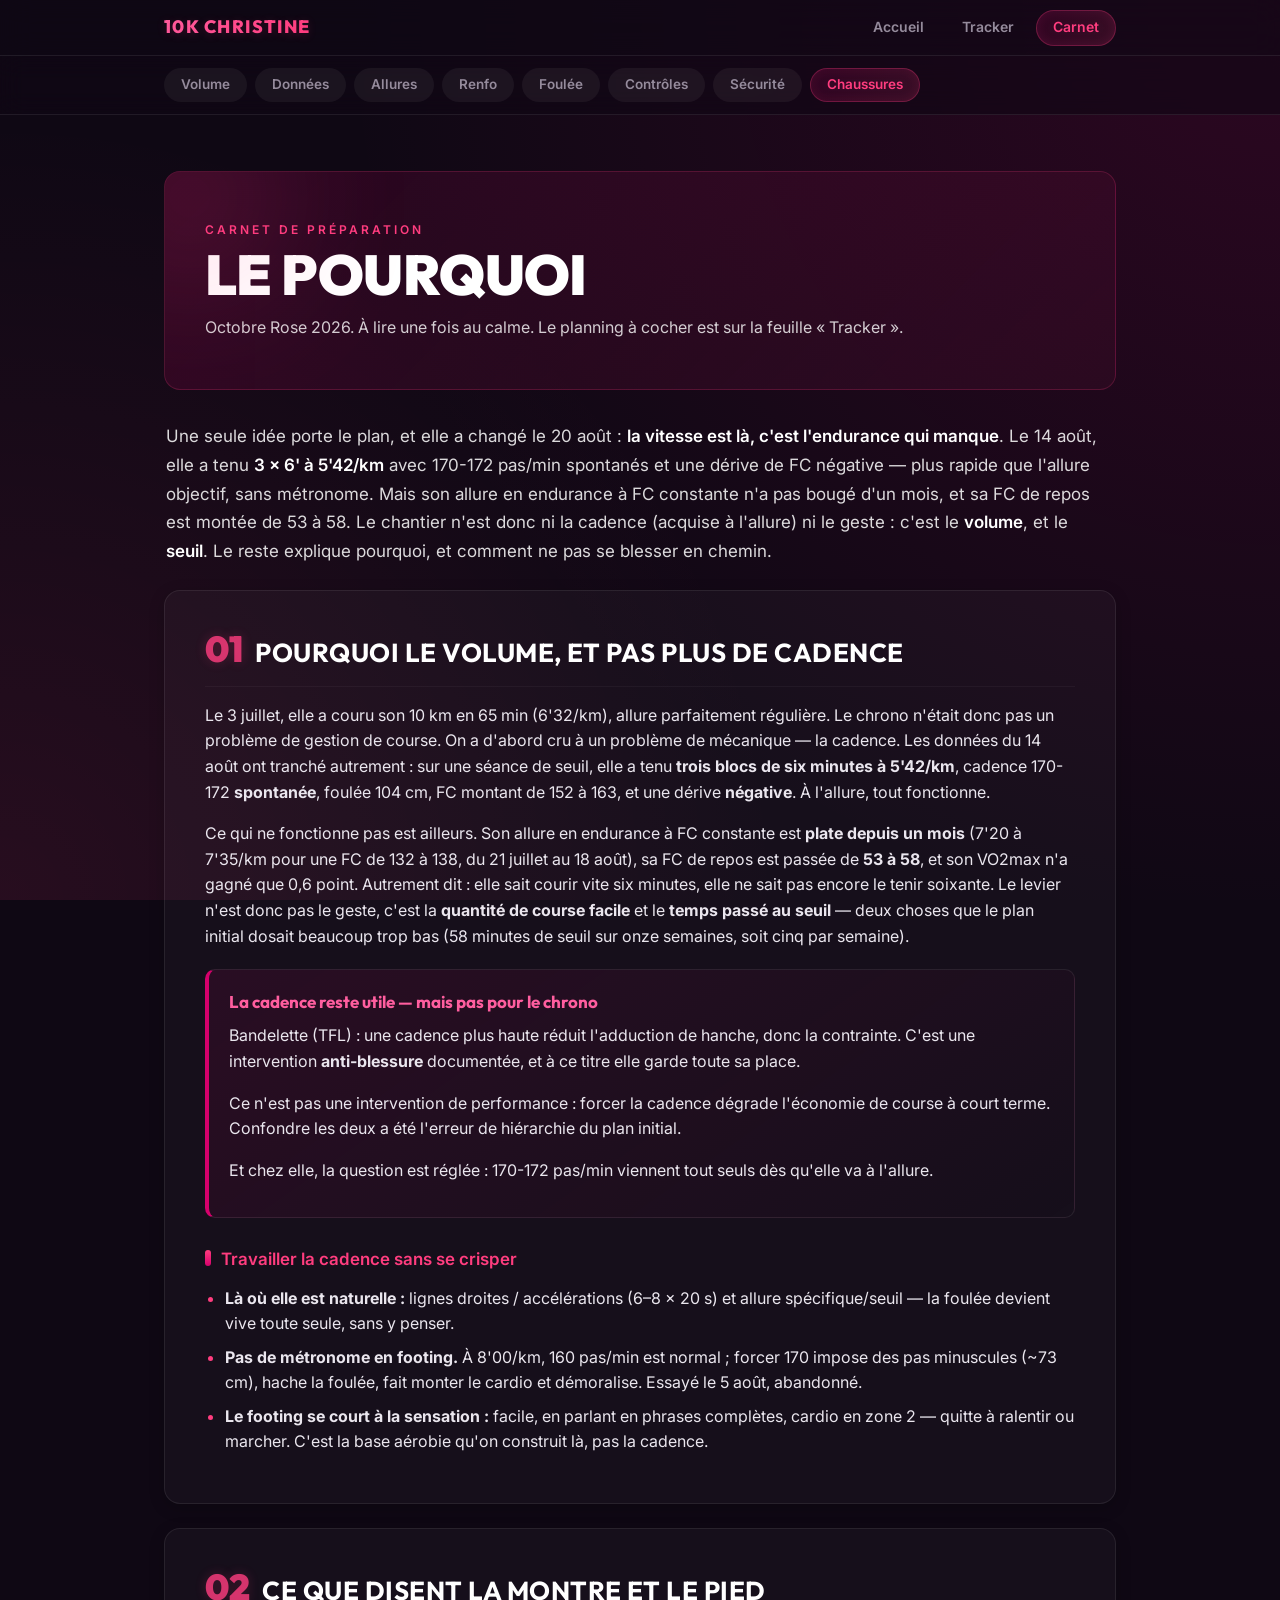
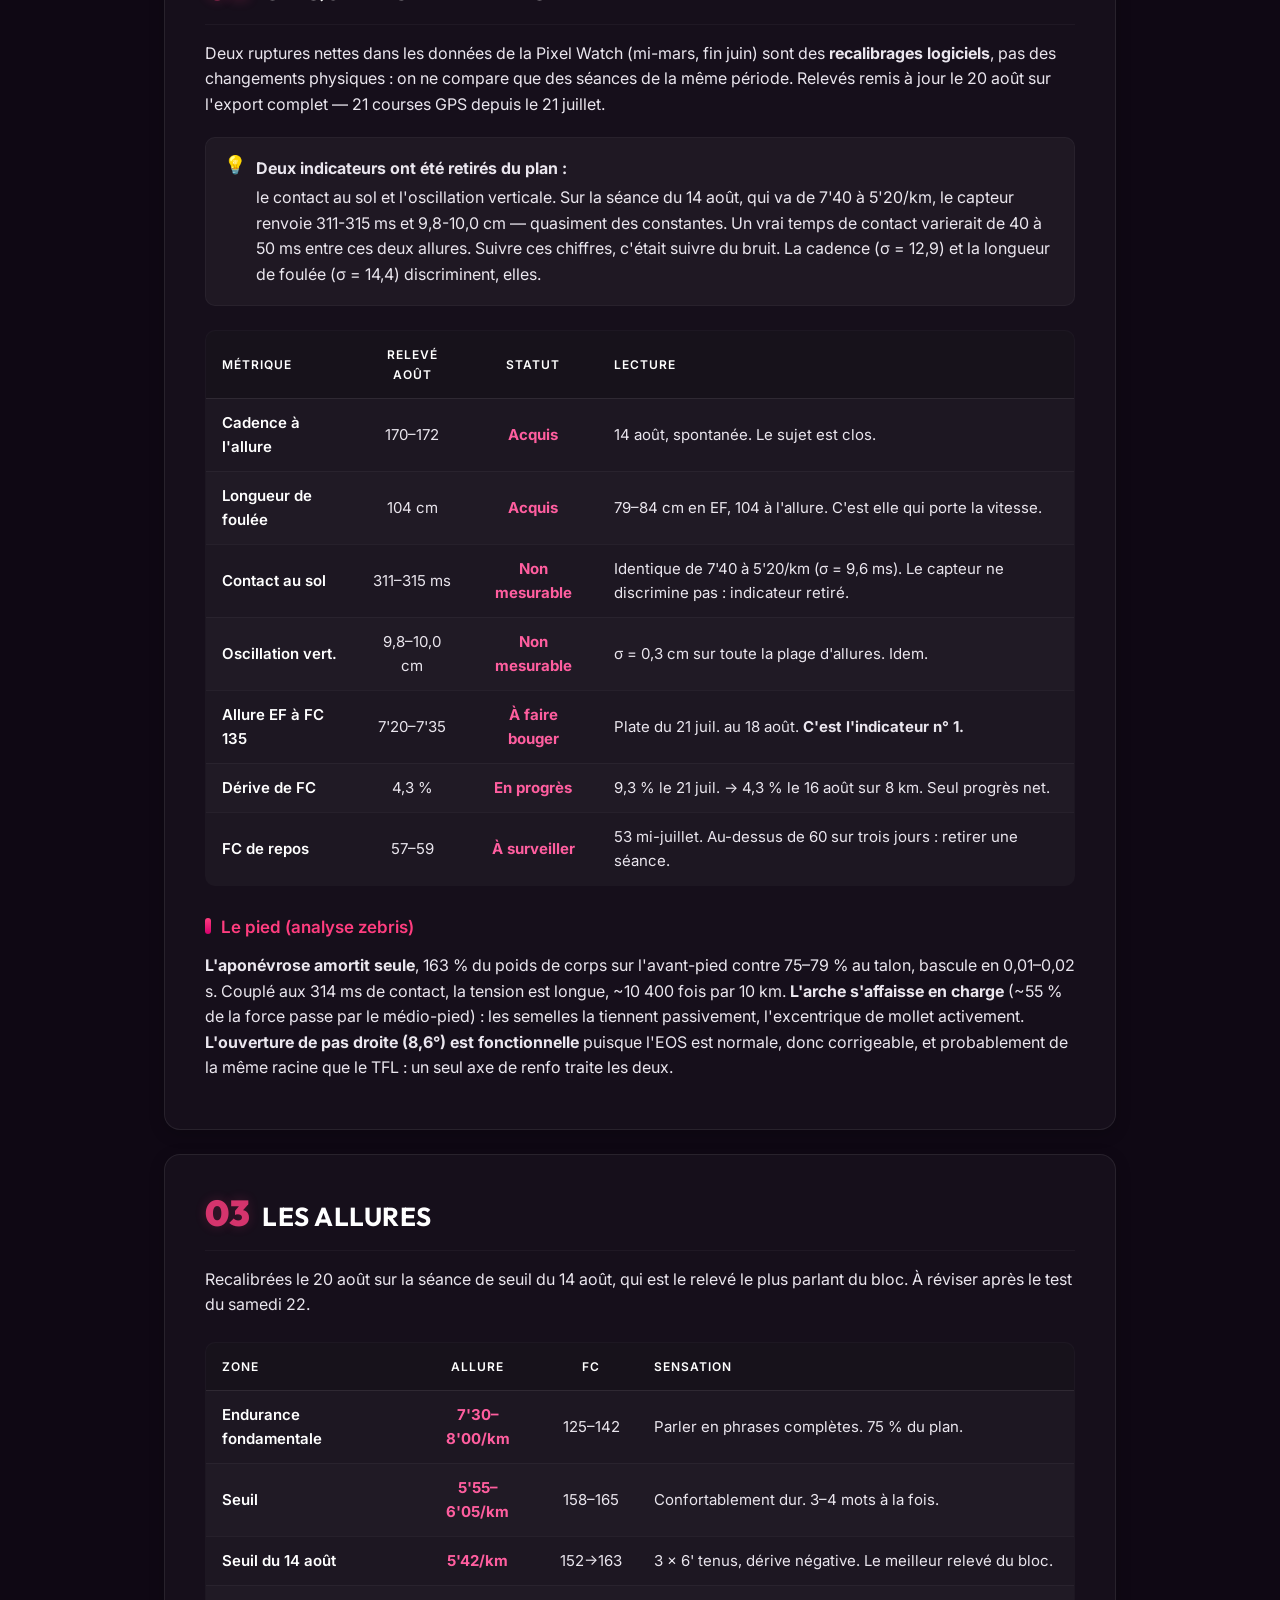
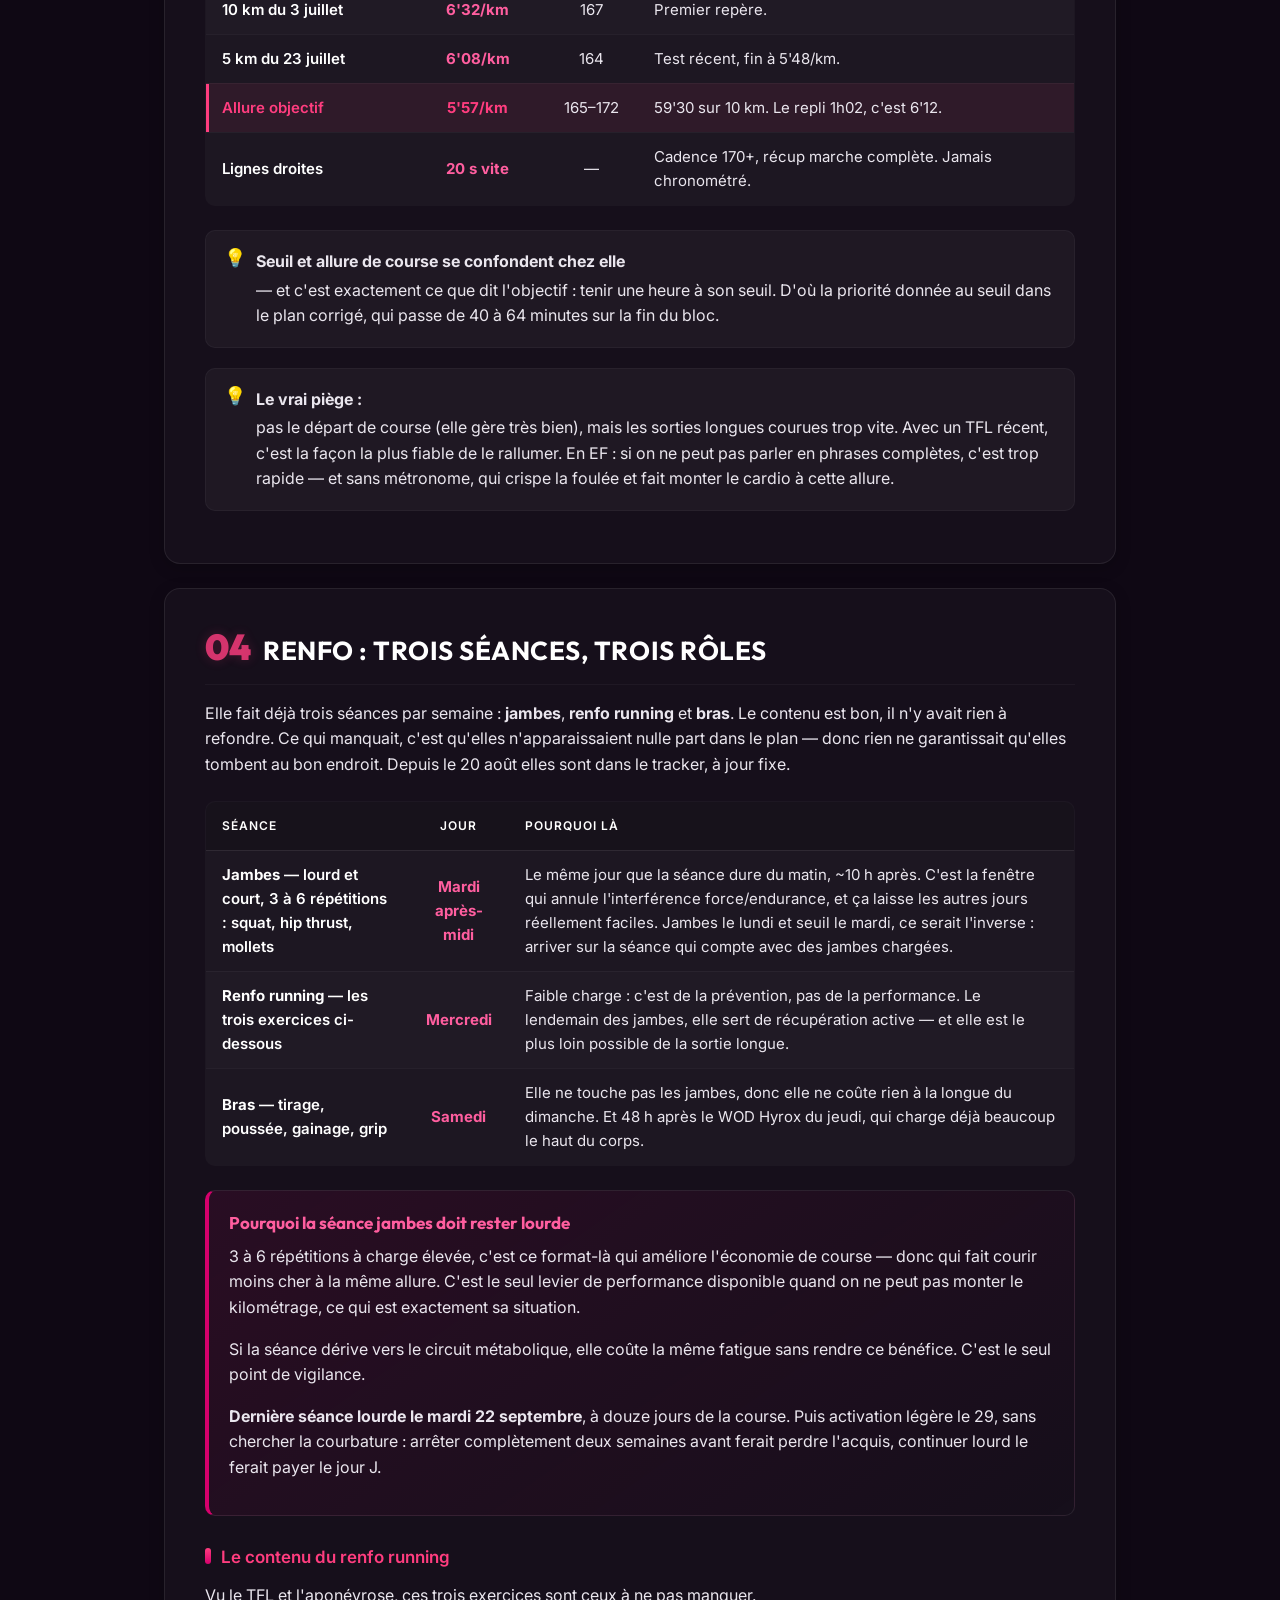
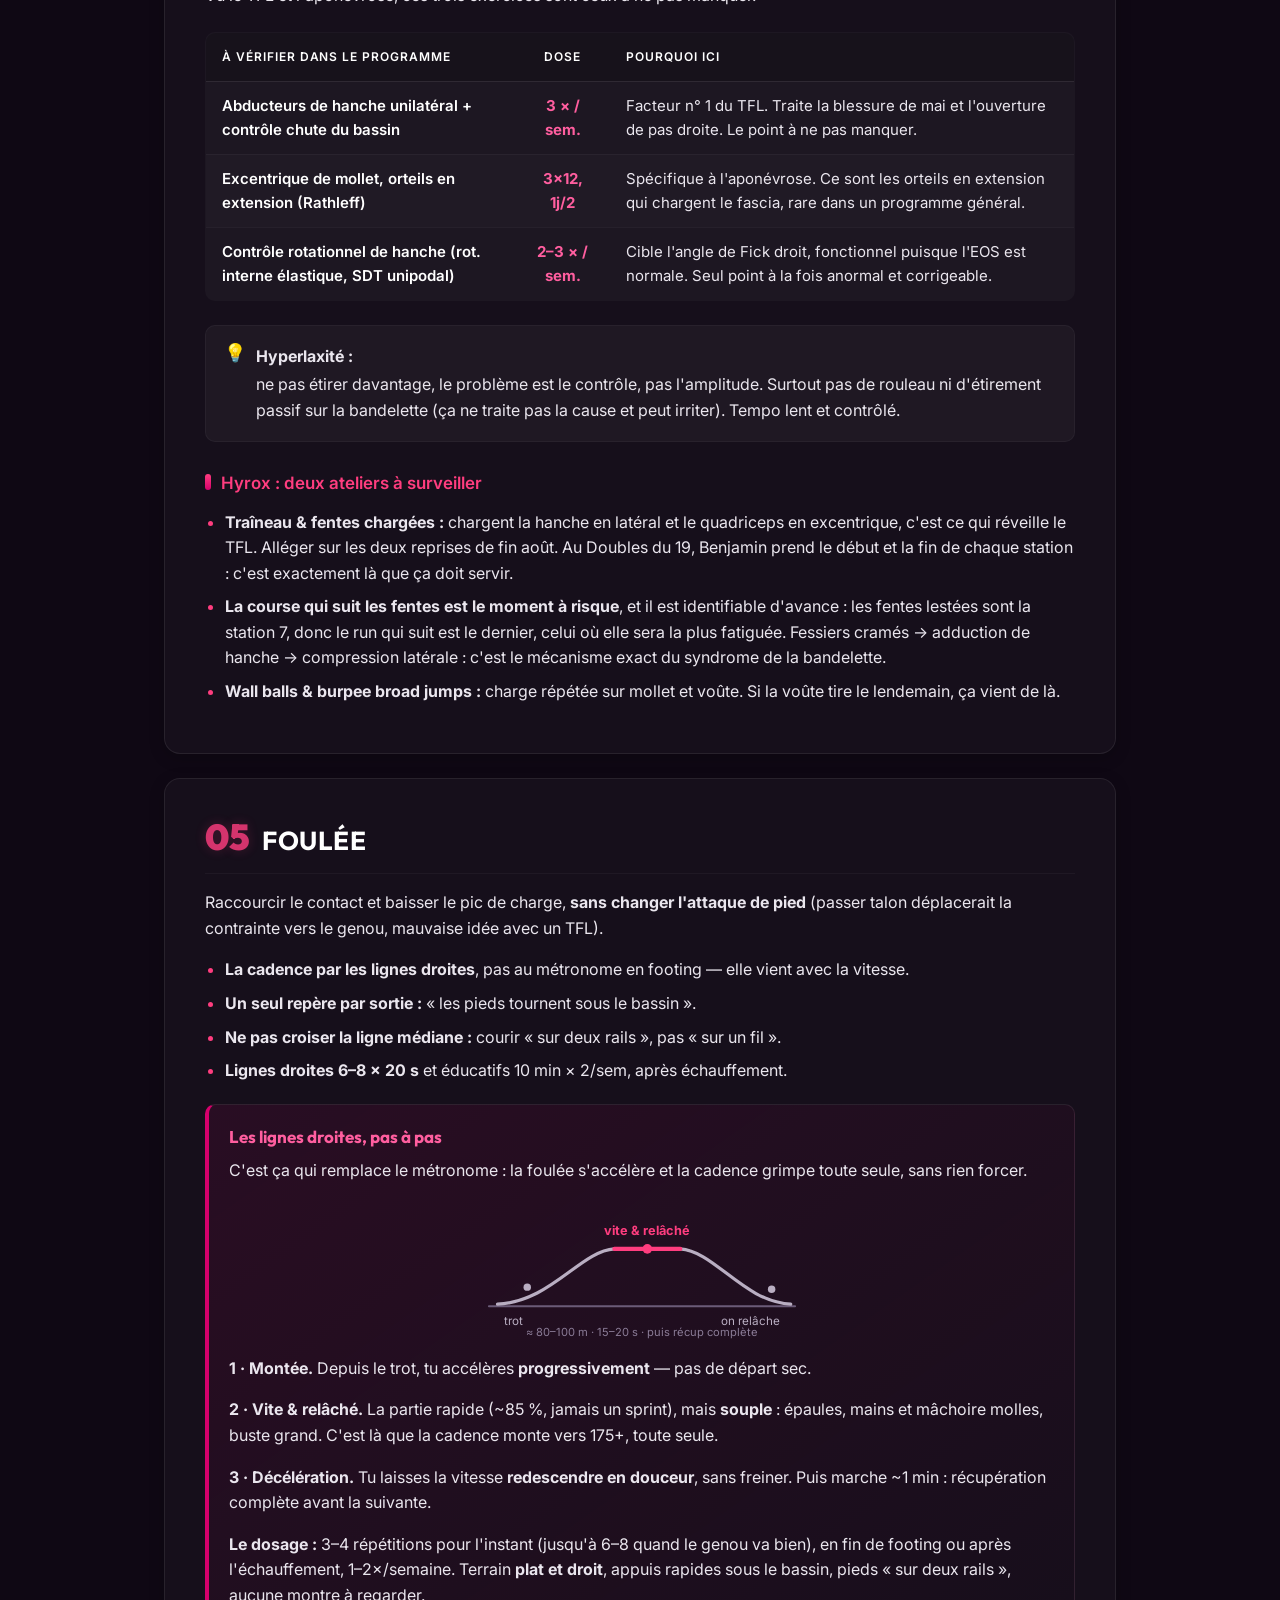
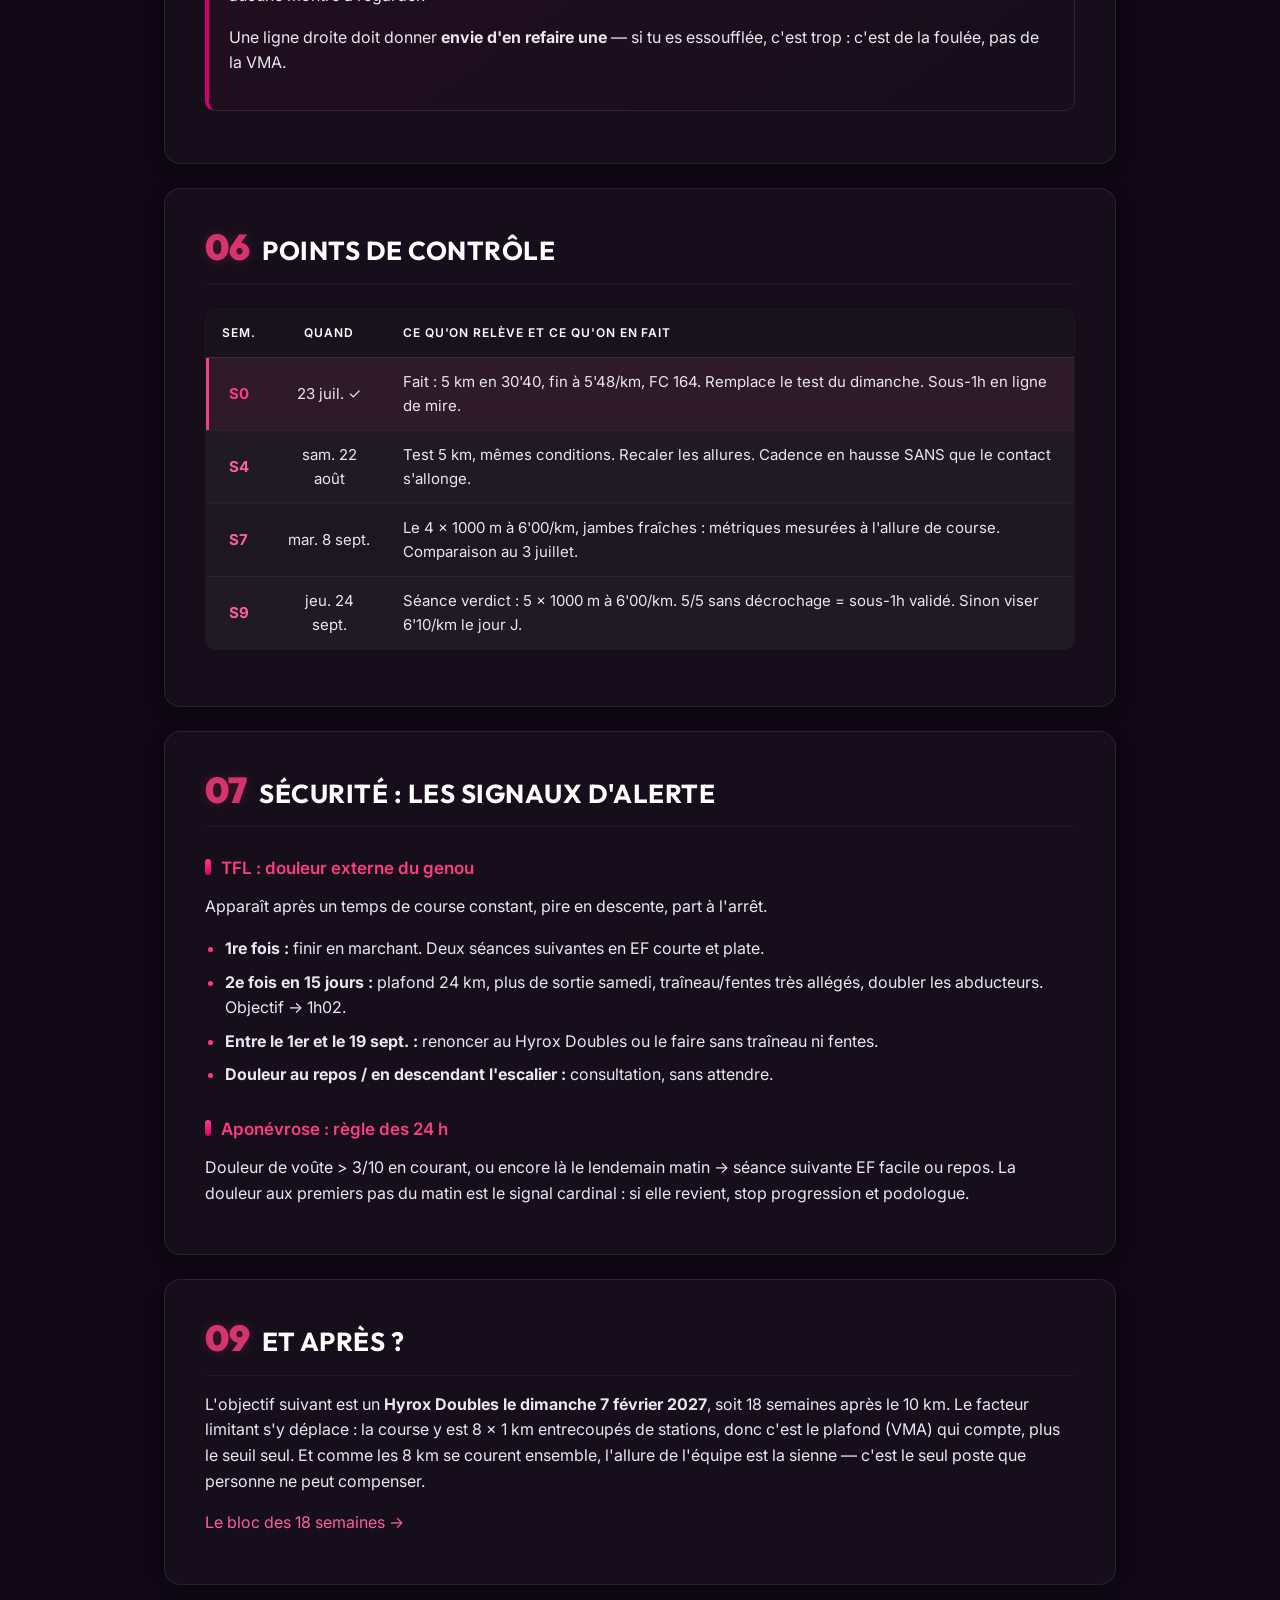
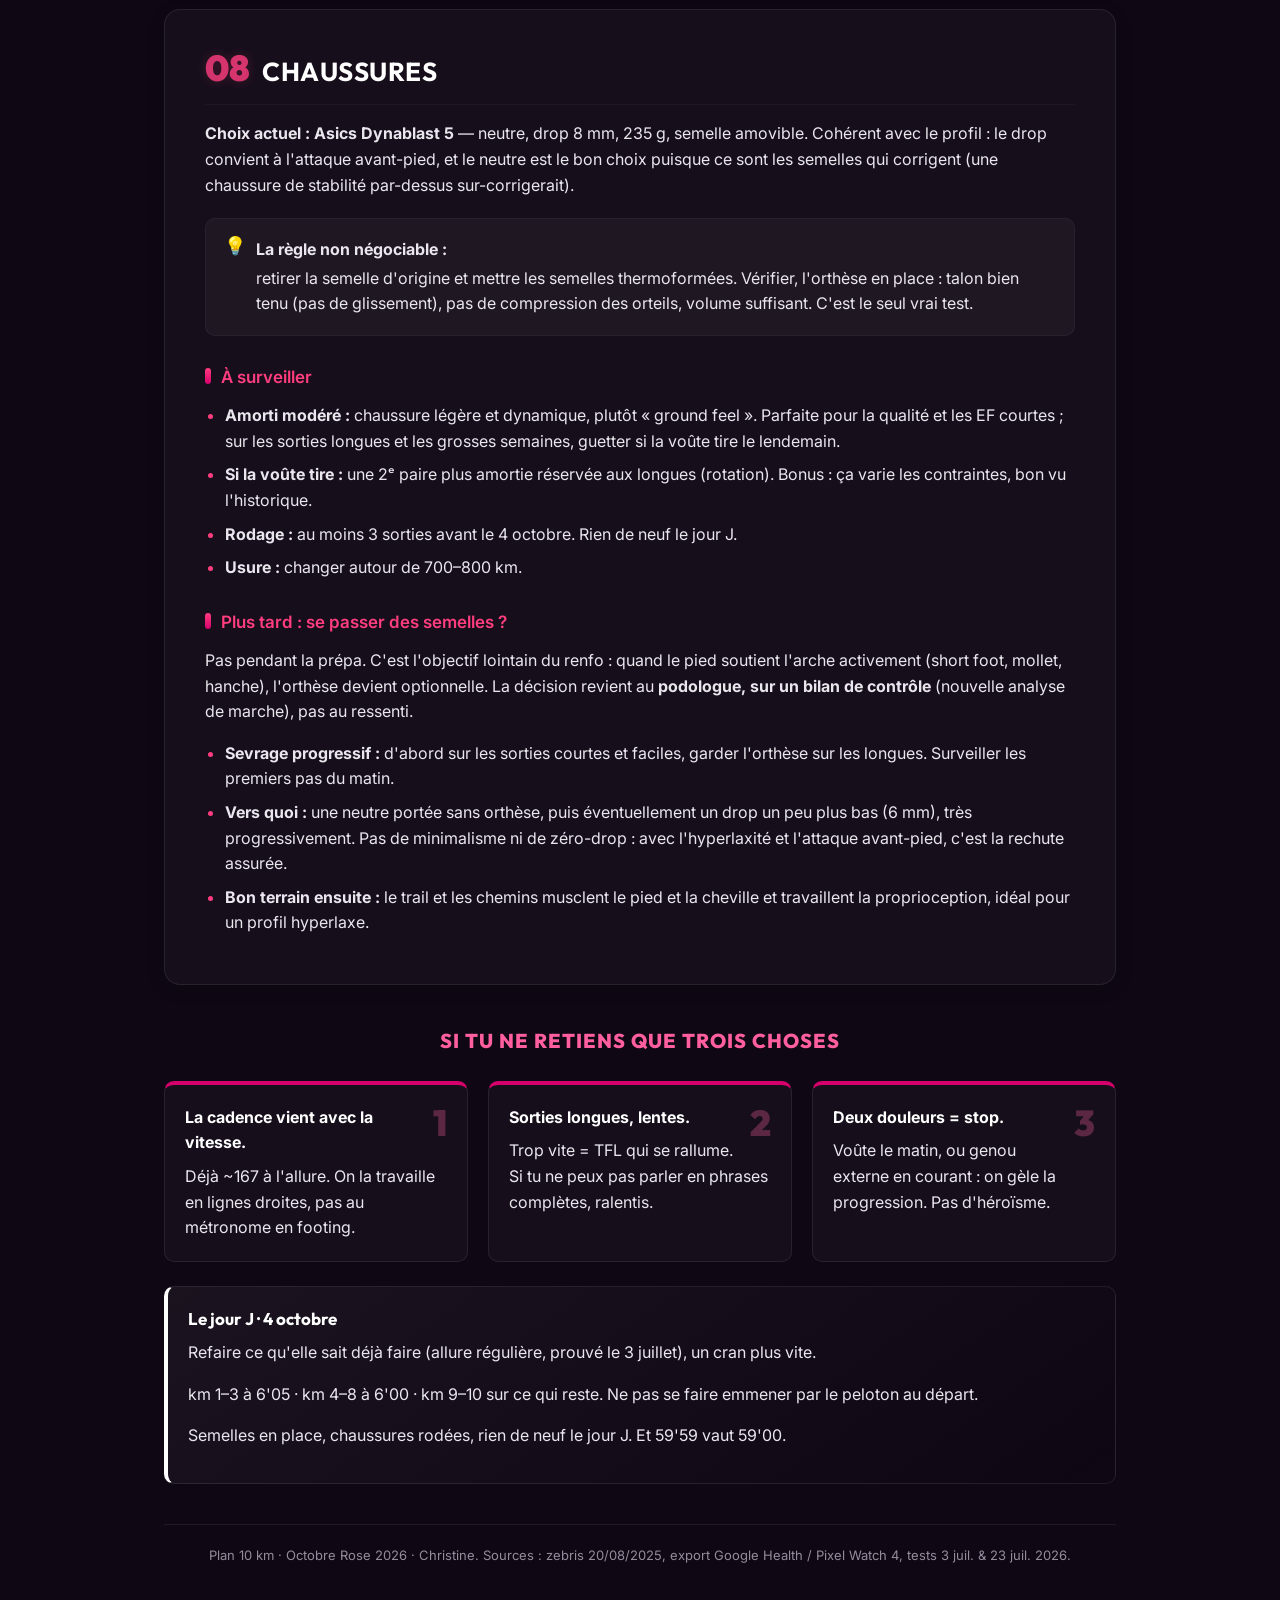
==== commit 1300775f: "feat: integrate structured strength training into 10K prep plan and add Hyrox training schedule file" ====
--- a/Christine_10K_Carnet.html
+++ b/Christine_10K_Carnet.html
@@ -128,8 +128,8 @@
 
 <div class="toc-bar">
   <nav class="toc-nav" aria-label="Aller à une section">
-    <a href="#s1">Cadence</a><a href="#s2">Données</a><a href="#s3">Allures</a>
-    <a href="#s4">Muscu</a><a href="#s5">Foulée</a><a href="#s6">Contrôles</a><a href="#s7">Sécurité</a><a href="#s8">Chaussures</a>
+    <a href="#s1">Volume</a><a href="#s2">Données</a><a href="#s3">Allures</a>
+    <a href="#s4">Renfo</a><a href="#s5">Foulée</a><a href="#s6">Contrôles</a><a href="#s7">Sécurité</a><a href="#s8">Chaussures</a>
   </nav>
 </div>
 
@@ -141,18 +141,18 @@
     <p>Octobre Rose 2026. À lire une fois au calme. Le planning à cocher est sur la feuille « Tracker ».</p>
   </div>
 
-  <p class="lead">Une seule idée porte tout le plan : <b>courir avec une foulée qui tourne bien, pas empiler des kilomètres</b>. Au test du 23 juillet, la cadence était déjà à <b>~167 pas/min à l'allure de course</b> : à vitesse, le geste est en place. Et la cadence monte avec la vitesse — on la travaille donc sur des <b>lignes droites</b> et à l'allure spécifique, <b>jamais au métronome en footing</b> (essayé le 5 août, contre-productif). Le vrai chantier qui reste, c'est la <b>base aérobie</b> (le cardio qui dérive) et un contact au sol plus court — la même foulée vive qui protège aussi l'aponévrose et la bandelette. Le reste explique pourquoi, et comment ne pas se blesser en chemin.</p>
+  <p class="lead">Une seule idée porte le plan, et elle a changé le 20 août : <b>la vitesse est là, c'est l'endurance qui manque</b>. Le 14 août, elle a tenu <b>3 × 6' à 5'42/km</b> avec 170-172 pas/min spontanés et une dérive de FC négative — plus rapide que l'allure objectif, sans métronome. Mais son allure en endurance à FC constante n'a pas bougé d'un mois, et sa FC de repos est montée de 53 à 58. Le chantier n'est donc ni la cadence (acquise à l'allure) ni le geste : c'est le <b>volume</b>, et le <b>seuil</b>. Le reste explique pourquoi, et comment ne pas se blesser en chemin.</p>
 
   <section id="s1">
-    <div class="sech"><span class="num disp">01</span><h2>Pourquoi la cadence, et pas plus de kilomètres</h2></div>
-    <p>Le 3 juillet, elle a couru son 10 km en 65 min (6'32/km), à 160 pas/min × 96 cm de foulée, allure parfaitement régulière du premier au dernier kilomètre. Le chrono n'est donc pas un problème de gestion de course : c'est un problème de mécanique. Pour passer à 6'00/km il faut 166,7 m/min, soit <b>171 × 97,5 cm</b>, +7 % de cadence, +1,5 cm d'amplitude. C'est tout.</p>
-    <p>Le test du 23 juillet le confirme : 5 km en 30'40, mais surtout <b>les quatre derniers kilomètres tenus à 5'48/km</b> à FC 164, déjà plus rapide que l'allure objectif. Projeté sur 10 km, cela situe aujourd'hui autour de 62 min. Autrement dit, le point de départ est meilleur qu'au 3 juillet, et le sous-1h n'est plus un pari : c'est le travail des onze semaines qui suivent. Et puisque la cadence est déjà à 167 à cette allure, le vrai chantier n'est plus la cadence — déjà là quand elle va vite — mais la <b>base aérobie</b> et le temps de contact au sol, là où se lit encore la dérive de FC de 5,5 %.</p>
+    <div class="sech"><span class="num disp">01</span><h2>Pourquoi le volume, et pas plus de cadence</h2></div>
+    <p>Le 3 juillet, elle a couru son 10 km en 65 min (6'32/km), allure parfaitement régulière. Le chrono n'était donc pas un problème de gestion de course. On a d'abord cru à un problème de mécanique — la cadence. Les données du 14 août ont tranché autrement : sur une séance de seuil, elle a tenu <b>trois blocs de six minutes à 5'42/km</b>, cadence 170-172 <b>spontanée</b>, foulée 104 cm, FC montant de 152 à 163, et une dérive <b>négative</b>. À l'allure, tout fonctionne.</p>
+    <p>Ce qui ne fonctionne pas est ailleurs. Son allure en endurance à FC constante est <b>plate depuis un mois</b> (7'20 à 7'35/km pour une FC de 132 à 138, du 21 juillet au 18 août), sa FC de repos est passée de <b>53 à 58</b>, et son VO2max n'a gagné que 0,6 point. Autrement dit : elle sait courir vite six minutes, elle ne sait pas encore le tenir soixante. Le levier n'est donc pas le geste, c'est la <b>quantité de course facile</b> et le <b>temps passé au seuil</b> — deux choses que le plan initial dosait beaucoup trop bas (58 minutes de seuil sur onze semaines, soit cinq par semaine).</p>
     
     <div class="co">
-      <h4>Un seul réglage, trois bénéfices</h4>
-      <p>Aponévrose : cadence plus haute = contact au sol plus court = moins de tension, moins longtemps.</p>
-      <p>Bandelette (TFL) : foulée plus courte = moins d'adduction de hanche = moins de contrainte. C'est le traitement documenté.</p>
-      <p>Chrono : la voie la moins coûteuse en fatigue vers 6'00/km.</p>
+      <h4>La cadence reste utile — mais pas pour le chrono</h4>
+      <p>Bandelette (TFL) : une cadence plus haute réduit l'adduction de hanche, donc la contrainte. C'est une intervention <b>anti-blessure</b> documentée, et à ce titre elle garde toute sa place.</p>
+      <p>Ce n'est pas une intervention de performance : forcer la cadence dégrade l'économie de course à court terme. Confondre les deux a été l'erreur de hiérarchie du plan initial.</p>
+      <p>Et chez elle, la question est réglée : 170-172 pas/min viennent tout seuls dès qu'elle va à l'allure.</p>
     </div>
     
     <h3>Travailler la cadence sans se crisper</h3>
@@ -165,18 +165,20 @@
 
   <section id="s2">
     <div class="sech"><span class="num disp">02</span><h2>Ce que disent la montre et le pied</h2></div>
-    <p>Deux ruptures nettes dans les données de la Pixel Watch (mi-mars, fin juin) sont des <b>recalibrages logiciels</b>, pas des changements physiques : on ne compare que des séances de la même période, et la référence reste le 10 km du 3 juillet. L'export ne donne pas l'équilibre gauche/droite du contact, cette asymétrie se suit chez le podologue.</p>
+    <p>Deux ruptures nettes dans les données de la Pixel Watch (mi-mars, fin juin) sont des <b>recalibrages logiciels</b>, pas des changements physiques : on ne compare que des séances de la même période. Relevés remis à jour le 20 août sur l'export complet — 21 courses GPS depuis le 21 juillet.</p>
+    <div class="tip"><b>Deux indicateurs ont été retirés du plan :</b> le contact au sol et l'oscillation verticale. Sur la séance du 14 août, qui va de 7'40 à 5'20/km, le capteur renvoie 311-315 ms et 9,8-10,0 cm — quasiment des constantes. Un vrai temps de contact varierait de 40 à 50 ms entre ces deux allures. Suivre ces chiffres, c'était suivre du bruit. La cadence (σ = 12,9) et la longueur de foulée (σ = 14,4) discriminent, elles.</div>
     
     <div class="tw"><table>
       <thead>
-      <tr><th>Métrique</th><th class="ctr">3 juil.</th><th class="ctr">Cible oct.</th><th>Lecture</th></tr>
+      <tr><th>Métrique</th><th class="ctr">Relevé août</th><th class="ctr">Statut</th><th>Lecture</th></tr>
       </thead><tbody>
-      <tr><td class="l" data-label="Métrique">Cadence</td><td class="ctr" data-label="3 juil.">160 /min</td><td class="ctr pk" data-label="Cible oct.">170–172</td><td data-label="Lecture">Levier n° 1 : chrono, fascia ET bandelette.</td></tr>
-      <tr><td class="l" data-label="Métrique">Longueur de pas</td><td class="ctr" data-label="3 juil.">96 cm</td><td class="ctr pk" data-label="Cible oct.">97–98 cm</td><td data-label="Lecture">À garder, voire +1 cm, malgré la cadence.</td></tr>
-      <tr><td class="l" data-label="Métrique">Contact au sol</td><td class="ctr" data-label="3 juil.">314 ms</td><td class="ctr pk" data-label="Cible oct.">&lt; 295 ms</td><td data-label="Lecture">Long : tension prolongée sur mollet et voûte.</td></tr>
-      <tr><td class="l" data-label="Métrique">Oscillation vert.</td><td class="ctr" data-label="3 juil.">9,9 cm</td><td class="ctr pk" data-label="Cible oct.">&lt; 9,5 cm</td><td data-label="Lecture">Correct, un peu de rebond récupérable.</td></tr>
-      <tr><td class="l" data-label="Métrique">Ratio vertical</td><td class="ctr" data-label="3 juil.">10,3 %</td><td class="ctr pk" data-label="Cible oct.">&lt; 9,5 %</td><td data-label="Lecture">Un poil trop de rebond pour la foulée.</td></tr>
-      <tr><td class="l" data-label="Métrique">FC moyenne</td><td class="ctr" data-label="3 juil.">167</td><td class="ctr pk" data-label="Cible oct.">dérive &lt; 4 %</td><td data-label="Lecture">Dérive 5,5 % : base aérobie encore à construire.</td></tr>
+      <tr><td class="l" data-label="Métrique">Cadence à l'allure</td><td class="ctr" data-label="Relevé">170–172</td><td class="ctr pk" data-label="Statut">Acquis</td><td data-label="Lecture">14 août, spontanée. Le sujet est clos.</td></tr>
+      <tr><td class="l" data-label="Métrique">Longueur de foulée</td><td class="ctr" data-label="Relevé">104 cm</td><td class="ctr pk" data-label="Statut">Acquis</td><td data-label="Lecture">79–84 cm en EF, 104 à l'allure. C'est elle qui porte la vitesse.</td></tr>
+      <tr><td class="l" data-label="Métrique">Contact au sol</td><td class="ctr" data-label="Relevé">311–315 ms</td><td class="ctr pk" data-label="Statut">Non mesurable</td><td data-label="Lecture">Identique de 7'40 à 5'20/km (σ = 9,6 ms). Le capteur ne discrimine pas : indicateur retiré.</td></tr>
+      <tr><td class="l" data-label="Métrique">Oscillation vert.</td><td class="ctr" data-label="Relevé">9,8–10,0 cm</td><td class="ctr pk" data-label="Statut">Non mesurable</td><td data-label="Lecture">σ = 0,3 cm sur toute la plage d'allures. Idem.</td></tr>
+      <tr><td class="l" data-label="Métrique">Allure EF à FC 135</td><td class="ctr" data-label="Relevé">7'20–7'35</td><td class="ctr pk" data-label="Statut">À faire bouger</td><td data-label="Lecture">Plate du 21 juil. au 18 août. <b>C'est l'indicateur n° 1.</b></td></tr>
+      <tr><td class="l" data-label="Métrique">Dérive de FC</td><td class="ctr" data-label="Relevé">4,3 %</td><td class="ctr pk" data-label="Statut">En progrès</td><td data-label="Lecture">9,3 % le 21 juil. → 4,3 % le 16 août sur 8 km. Seul progrès net.</td></tr>
+      <tr><td class="l" data-label="Métrique">FC de repos</td><td class="ctr" data-label="Relevé">57–59</td><td class="ctr pk" data-label="Statut">À surveiller</td><td data-label="Lecture">53 mi-juillet. Au-dessus de 60 sur trois jours : retirer une séance.</td></tr>
       </tbody>
     </table></div>
     
@@ -186,26 +188,48 @@
 
   <section id="s3">
     <div class="sech"><span class="num disp">03</span><h2>Les allures</h2></div>
-    <p>Calibrées sur le 10 km du 3 juillet et le 5 km du 23 juillet. À réviser après le test de la S4.</p>
+    <p>Recalibrées le 20 août sur la séance de seuil du 14 août, qui est le relevé le plus parlant du bloc. À réviser après le test du samedi 22.</p>
     
     <div class="tw"><table>
       <thead>
       <tr><th>Zone</th><th class="ctr">Allure</th><th class="ctr">FC</th><th>Sensation</th></tr>
       </thead><tbody>
       <tr><td class="l" data-label="Zone">Endurance fondamentale</td><td class="ctr pk" data-label="Allure">7'30–8'00/km</td><td class="ctr" data-label="FC">125–142</td><td data-label="Sensation">Parler en phrases complètes. 75 % du plan.</td></tr>
-      <tr><td class="l" data-label="Zone">Seuil</td><td class="ctr pk" data-label="Allure">6'05–6'20/km</td><td class="ctr" data-label="FC">158–165</td><td data-label="Sensation">Confortablement dur. 3–4 mots à la fois.</td></tr>
+      <tr><td class="l" data-label="Zone">Seuil</td><td class="ctr pk" data-label="Allure">5'55–6'05/km</td><td class="ctr" data-label="FC">158–165</td><td data-label="Sensation">Confortablement dur. 3–4 mots à la fois.</td></tr>
+      <tr><td class="l" data-label="Zone">Seuil du 14 août</td><td class="ctr pk" data-label="Allure">5'42/km</td><td class="ctr" data-label="FC">152→163</td><td data-label="Sensation">3 × 6' tenus, dérive négative. Le meilleur relevé du bloc.</td></tr>
       <tr><td class="l" data-label="Zone">10 km du 3 juillet</td><td class="ctr pk" data-label="Allure">6'32/km</td><td class="ctr" data-label="FC">167</td><td data-label="Sensation">Premier repère.</td></tr>
       <tr><td class="l" data-label="Zone">5 km du 23 juillet</td><td class="ctr pk" data-label="Allure">6'08/km</td><td class="ctr" data-label="FC">164</td><td data-label="Sensation">Test récent, fin à 5'48/km.</td></tr>
-      <tr class="hi"><td class="l" data-label="Zone">Allure objectif</td><td class="ctr pk" data-label="Allure">6'00/km</td><td class="ctr" data-label="FC">165–172</td><td data-label="Sensation">À répéter en S7–S10. 59'59 sur 10 km.</td></tr>
-      <tr><td class="l" data-label="Zone">VMA</td><td class="ctr pk" data-label="Allure">5'25–5'40/km</td><td class="ctr" data-label="FC">175+</td><td data-label="Sensation">Tenable 5–6 min maxi.</td></tr>
+      <tr class="hi"><td class="l" data-label="Zone">Allure objectif</td><td class="ctr pk" data-label="Allure">5'57/km</td><td class="ctr" data-label="FC">165–172</td><td data-label="Sensation">59'30 sur 10 km. Le repli 1h02, c'est 6'12.</td></tr>
+      <tr><td class="l" data-label="Zone">Lignes droites</td><td class="ctr pk" data-label="Allure">20 s vite</td><td class="ctr" data-label="FC">—</td><td data-label="Sensation">Cadence 170+, récup marche complète. Jamais chronométré.</td></tr>
       </tbody>
     </table></div>
+    <div class="tip"><b>Seuil et allure de course se confondent chez elle</b> — et c'est exactement ce que dit l'objectif : tenir une heure à son seuil. D'où la priorité donnée au seuil dans le plan corrigé, qui passe de 40 à 64 minutes sur la fin du bloc.</div>
     <div class="tip"><b>Le vrai piège :</b> pas le départ de course (elle gère très bien), mais les sorties longues courues trop vite. Avec un TFL récent, c'est la façon la plus fiable de le rallumer. En EF : si on ne peut pas parler en phrases complètes, c'est trop rapide — et sans métronome, qui crispe la foulée et fait monter le cardio à cette allure.</div>
   </section>
 
   <section id="s4">
-    <div class="sech"><span class="num disp">04</span><h2>Muscu : les 3 points à vérifier</h2></div>
-    <p>Elle a déjà un programme spécifique : rien à changer, juste s'assurer que ces trois choses y figurent, vu le TFL et l'aponévrose.</p>
+    <div class="sech"><span class="num disp">04</span><h2>Renfo : trois séances, trois rôles</h2></div>
+    <p>Elle fait déjà trois séances par semaine : <b>jambes</b>, <b>renfo running</b> et <b>bras</b>. Le contenu est bon, il n'y avait rien à refondre. Ce qui manquait, c'est qu'elles n'apparaissaient nulle part dans le plan — donc rien ne garantissait qu'elles tombent au bon endroit. Depuis le 20 août elles sont dans le tracker, à jour fixe.</p>
+
+    <div class="tw"><table>
+      <thead>
+      <tr><th>Séance</th><th class="ctr">Jour</th><th>Pourquoi là</th></tr>
+      </thead><tbody>
+      <tr><td class="l" data-label="Séance"><b>Jambes</b> — lourd et court, 3 à 6 répétitions : squat, hip thrust, mollets</td><td class="ctr pk" data-label="Jour">Mardi<br>après-midi</td><td data-label="Pourquoi">Le même jour que la séance dure du matin, ~10 h après. C'est la fenêtre qui annule l'interférence force/endurance, et ça laisse les autres jours réellement faciles. Jambes le lundi et seuil le mardi, ce serait l'inverse : arriver sur la séance qui compte avec des jambes chargées.</td></tr>
+      <tr><td class="l" data-label="Séance"><b>Renfo running</b> — les trois exercices ci-dessous</td><td class="ctr pk" data-label="Jour">Mercredi</td><td data-label="Pourquoi">Faible charge : c'est de la prévention, pas de la performance. Le lendemain des jambes, elle sert de récupération active — et elle est le plus loin possible de la sortie longue.</td></tr>
+      <tr><td class="l" data-label="Séance"><b>Bras</b> — tirage, poussée, gainage, grip</td><td class="ctr pk" data-label="Jour">Samedi</td><td data-label="Pourquoi">Elle ne touche pas les jambes, donc elle ne coûte rien à la longue du dimanche. Et 48 h après le WOD Hyrox du jeudi, qui charge déjà beaucoup le haut du corps.</td></tr>
+      </tbody>
+    </table></div>
+
+    <div class="co">
+      <h4>Pourquoi la séance jambes doit rester lourde</h4>
+      <p>3 à 6 répétitions à charge élevée, c'est ce format-là qui améliore l'économie de course — donc qui fait courir moins cher à la même allure. C'est le seul levier de performance disponible quand on ne peut pas monter le kilométrage, ce qui est exactement sa situation.</p>
+      <p>Si la séance dérive vers le circuit métabolique, elle coûte la même fatigue sans rendre ce bénéfice. C'est le seul point de vigilance.</p>
+      <p><b>Dernière séance lourde le mardi 22 septembre</b>, à douze jours de la course. Puis activation légère le 29, sans chercher la courbature : arrêter complètement deux semaines avant ferait perdre l'acquis, continuer lourd le ferait payer le jour J.</p>
+    </div>
+
+    <h3>Le contenu du renfo running</h3>
+    <p>Vu le TFL et l'aponévrose, ces trois exercices sont ceux à ne pas manquer.</p>
     
     <div class="tw"><table>
       <thead>
@@ -221,7 +245,8 @@
     
     <h3>Hyrox : deux ateliers à surveiller</h3>
     <ul>
-      <li><b>Traîneau &amp; fentes chargées :</b> chargent la hanche en latéral et le quadriceps en excentrique, c'est ce qui réveille le TFL. Alléger sur les deux reprises de fin août, et laisser la partenaire en prendre le gros au Doubles du 19.</li>
+      <li><b>Traîneau &amp; fentes chargées :</b> chargent la hanche en latéral et le quadriceps en excentrique, c'est ce qui réveille le TFL. Alléger sur les deux reprises de fin août. Au Doubles du 19, Benjamin prend le début et la fin de chaque station : c'est exactement là que ça doit servir.</li>
+      <li><b>La course qui suit les fentes est le moment à risque</b>, et il est identifiable d'avance : les fentes lestées sont la station 7, donc le run qui suit est le dernier, celui où elle sera la plus fatiguée. Fessiers cramés → adduction de hanche → compression latérale : c'est le mécanisme exact du syndrome de la bandelette.</li>
       <li><b>Wall balls &amp; burpee broad jumps :</b> charge répétée sur mollet et voûte. Si la voûte tire le lendemain, ça vient de là.</li>
     </ul>
   </section>
@@ -287,6 +312,12 @@
     <p>Douleur de voûte &gt; 3/10 en courant, ou encore là le lendemain matin → séance suivante EF facile ou repos. La douleur aux premiers pas du matin est le signal cardinal : si elle revient, stop progression et podologue.</p>
   </section>
 
+  <section id="sf">
+    <div class="sech"><span class="num disp">09</span><h2>Et après ?</h2></div>
+    <p>L'objectif suivant est un <b>Hyrox Doubles le dimanche 7 février 2027</b>, soit 18 semaines après le 10 km. Le facteur limitant s'y déplace : la course y est 8 × 1 km entrecoupés de stations, donc c'est le plafond (VMA) qui compte, plus le seuil seul. Et comme les 8 km se courent ensemble, l'allure de l'équipe est la sienne — c'est le seul poste que personne ne peut compenser.</p>
+    <p><a href="Christine_Hyrox_Fevrier.html">Le bloc des 18 semaines →</a></p>
+  </section>
+
   <section id="s8">
     <div class="sech"><span class="num disp">08</span><h2>Chaussures</h2></div>
     <p><b>Choix actuel : Asics Dynablast 5</b> — neutre, drop 8 mm, 235 g, semelle amovible. Cohérent avec le profil : le drop convient à l'attaque avant-pied, et le neutre est le bon choix puisque ce sont les semelles qui corrigent (une chaussure de stabilité par-dessus sur-corrigerait).</p>
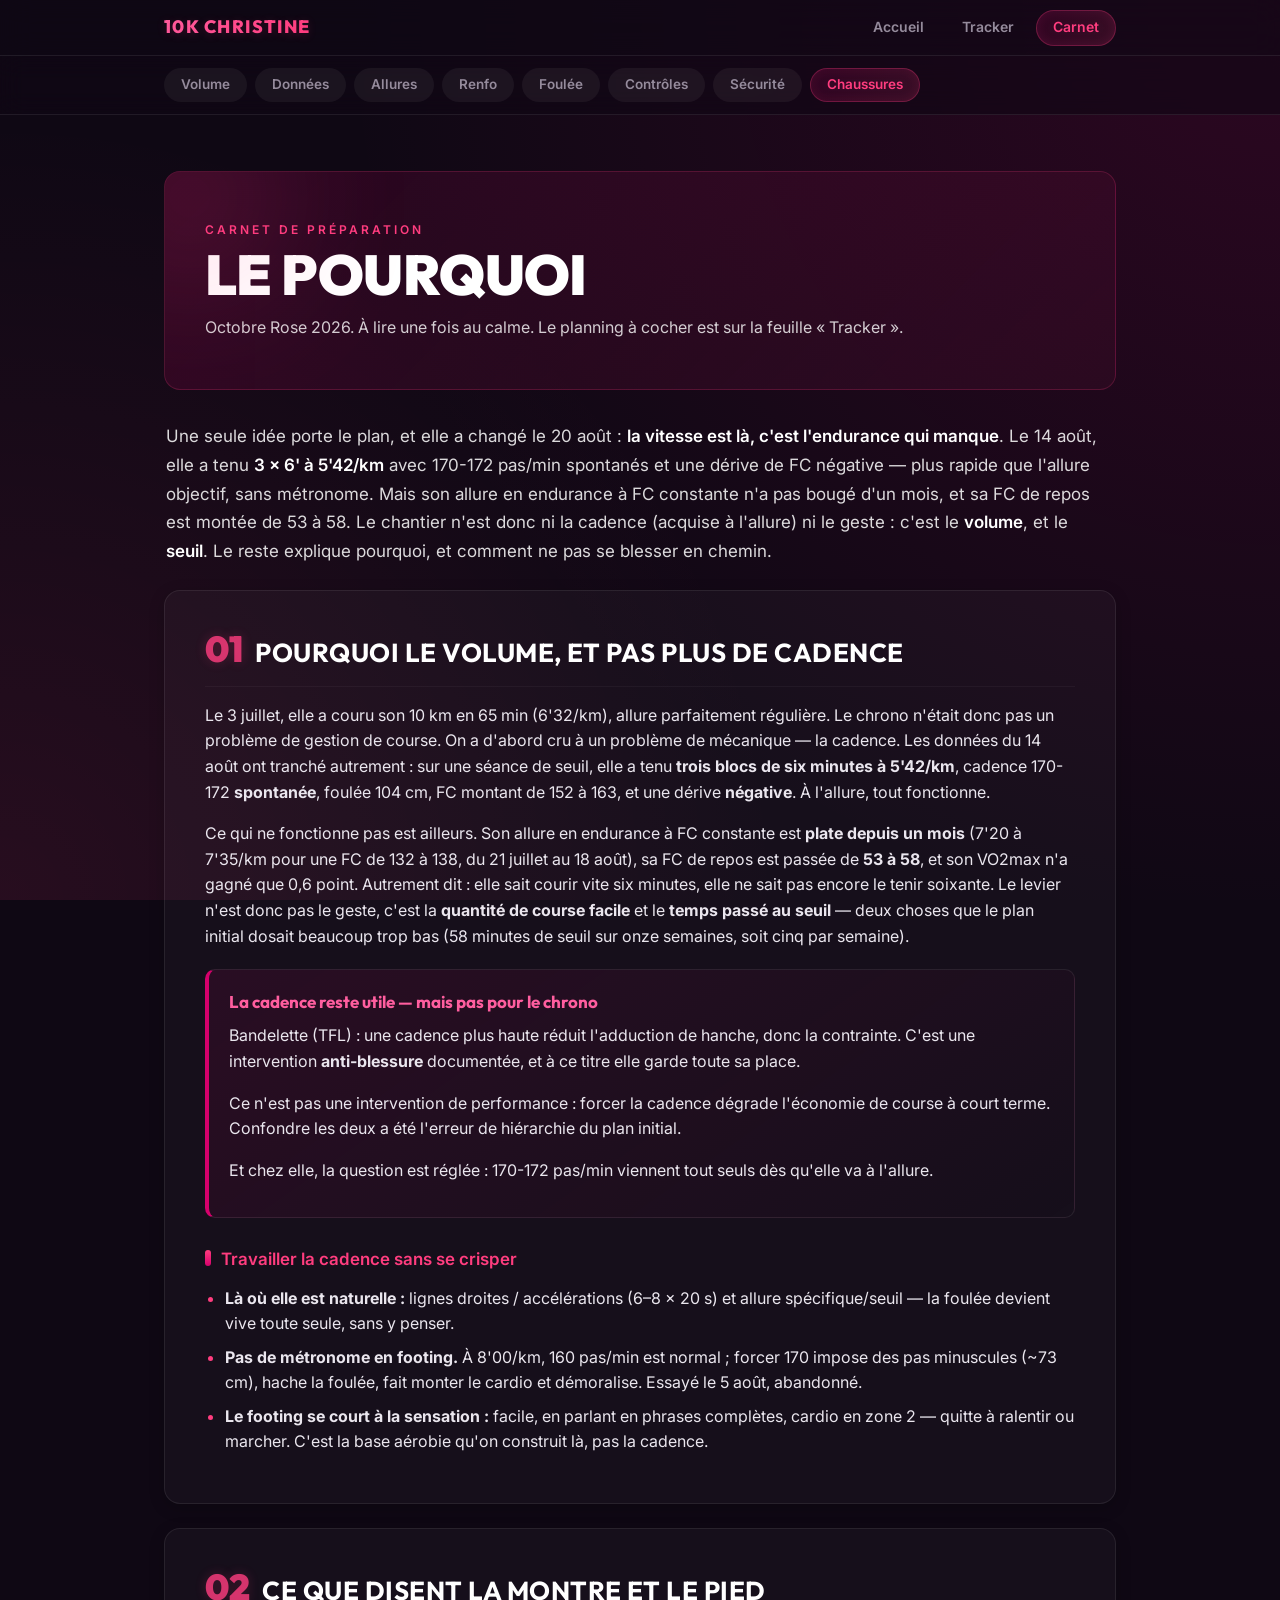
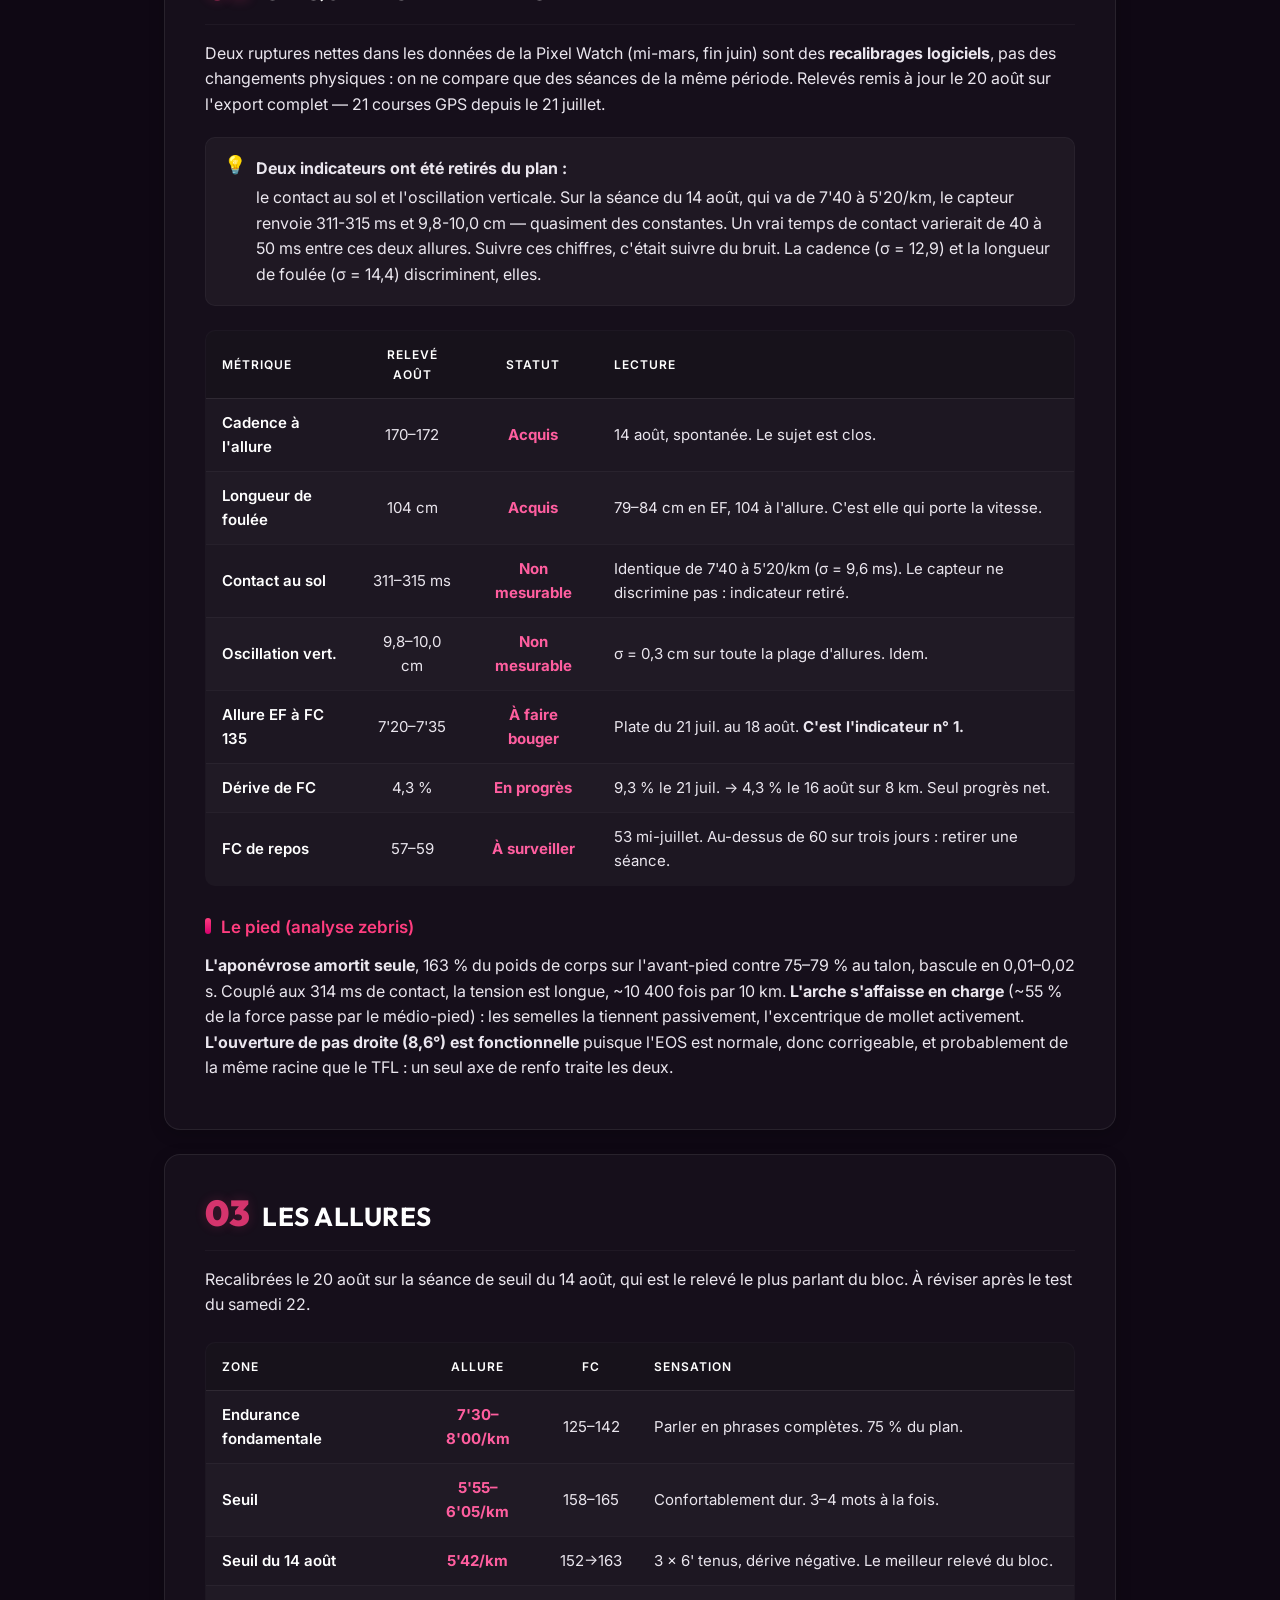
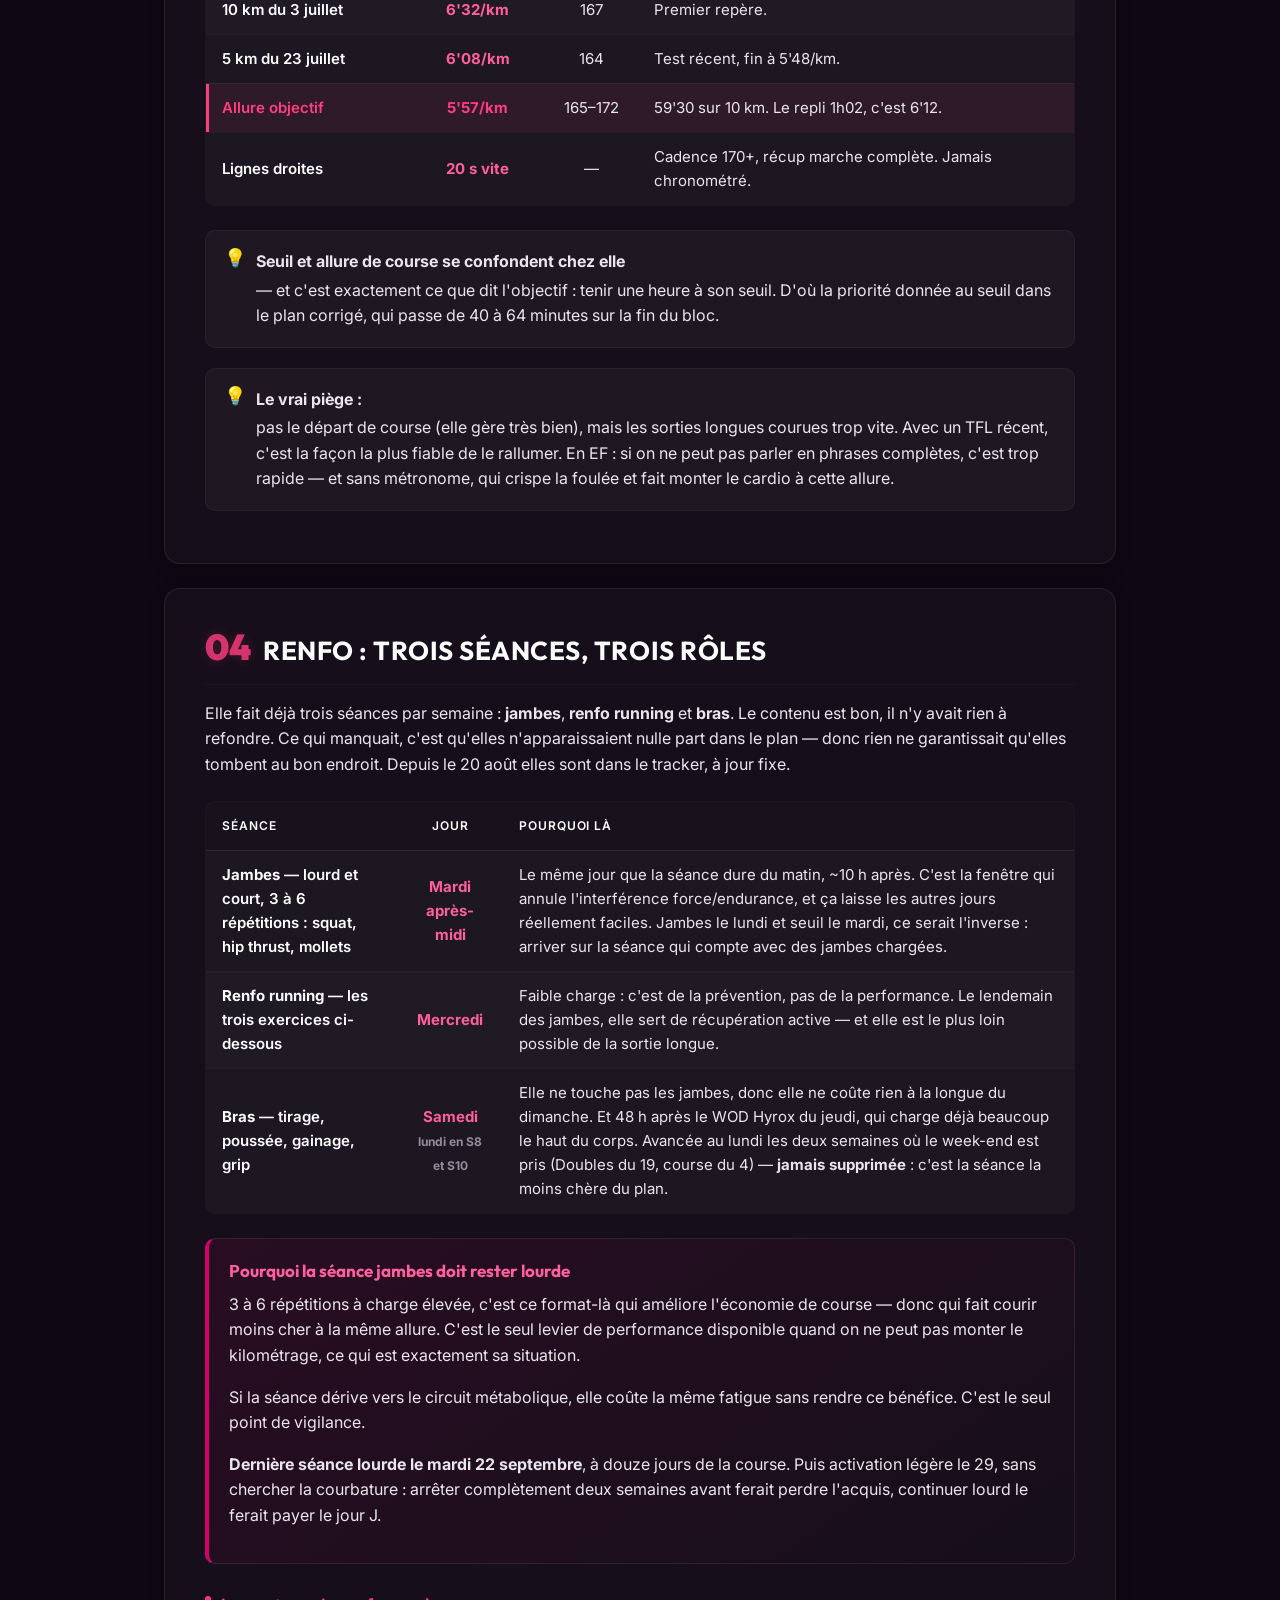
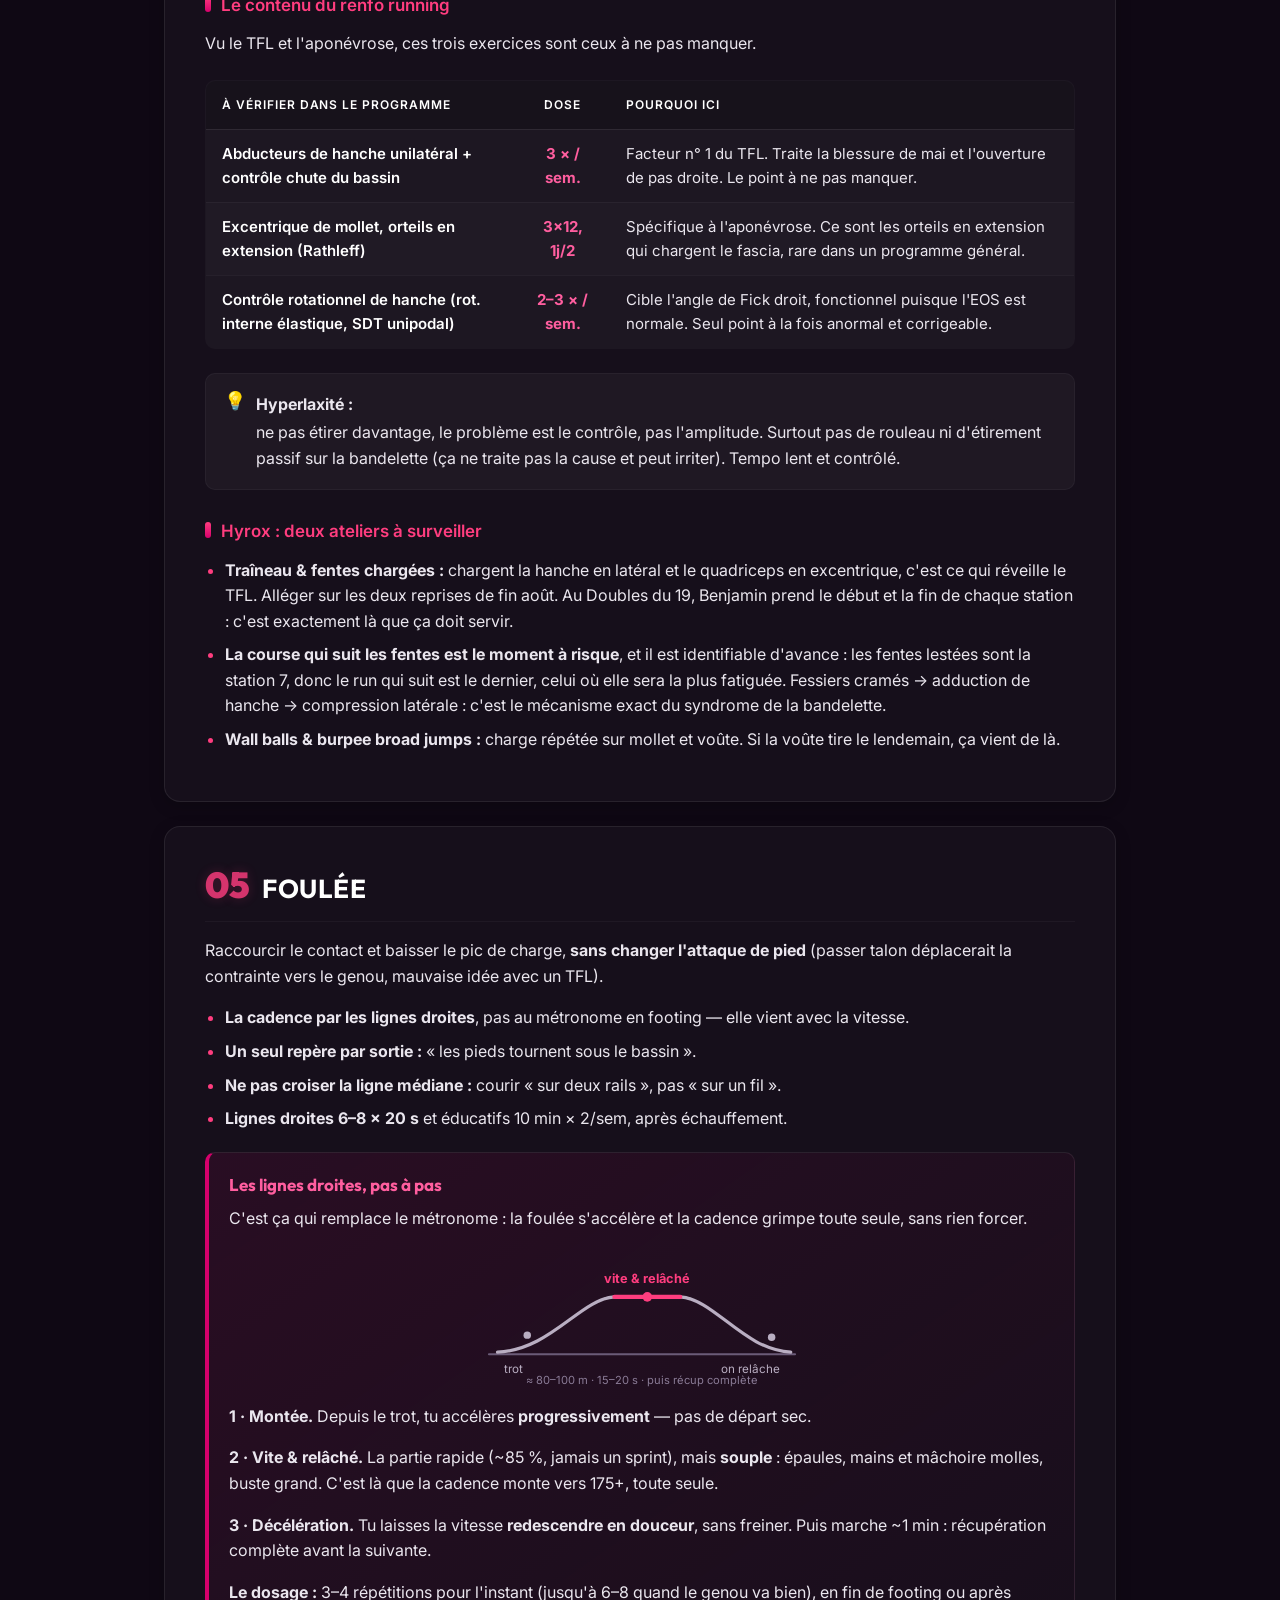
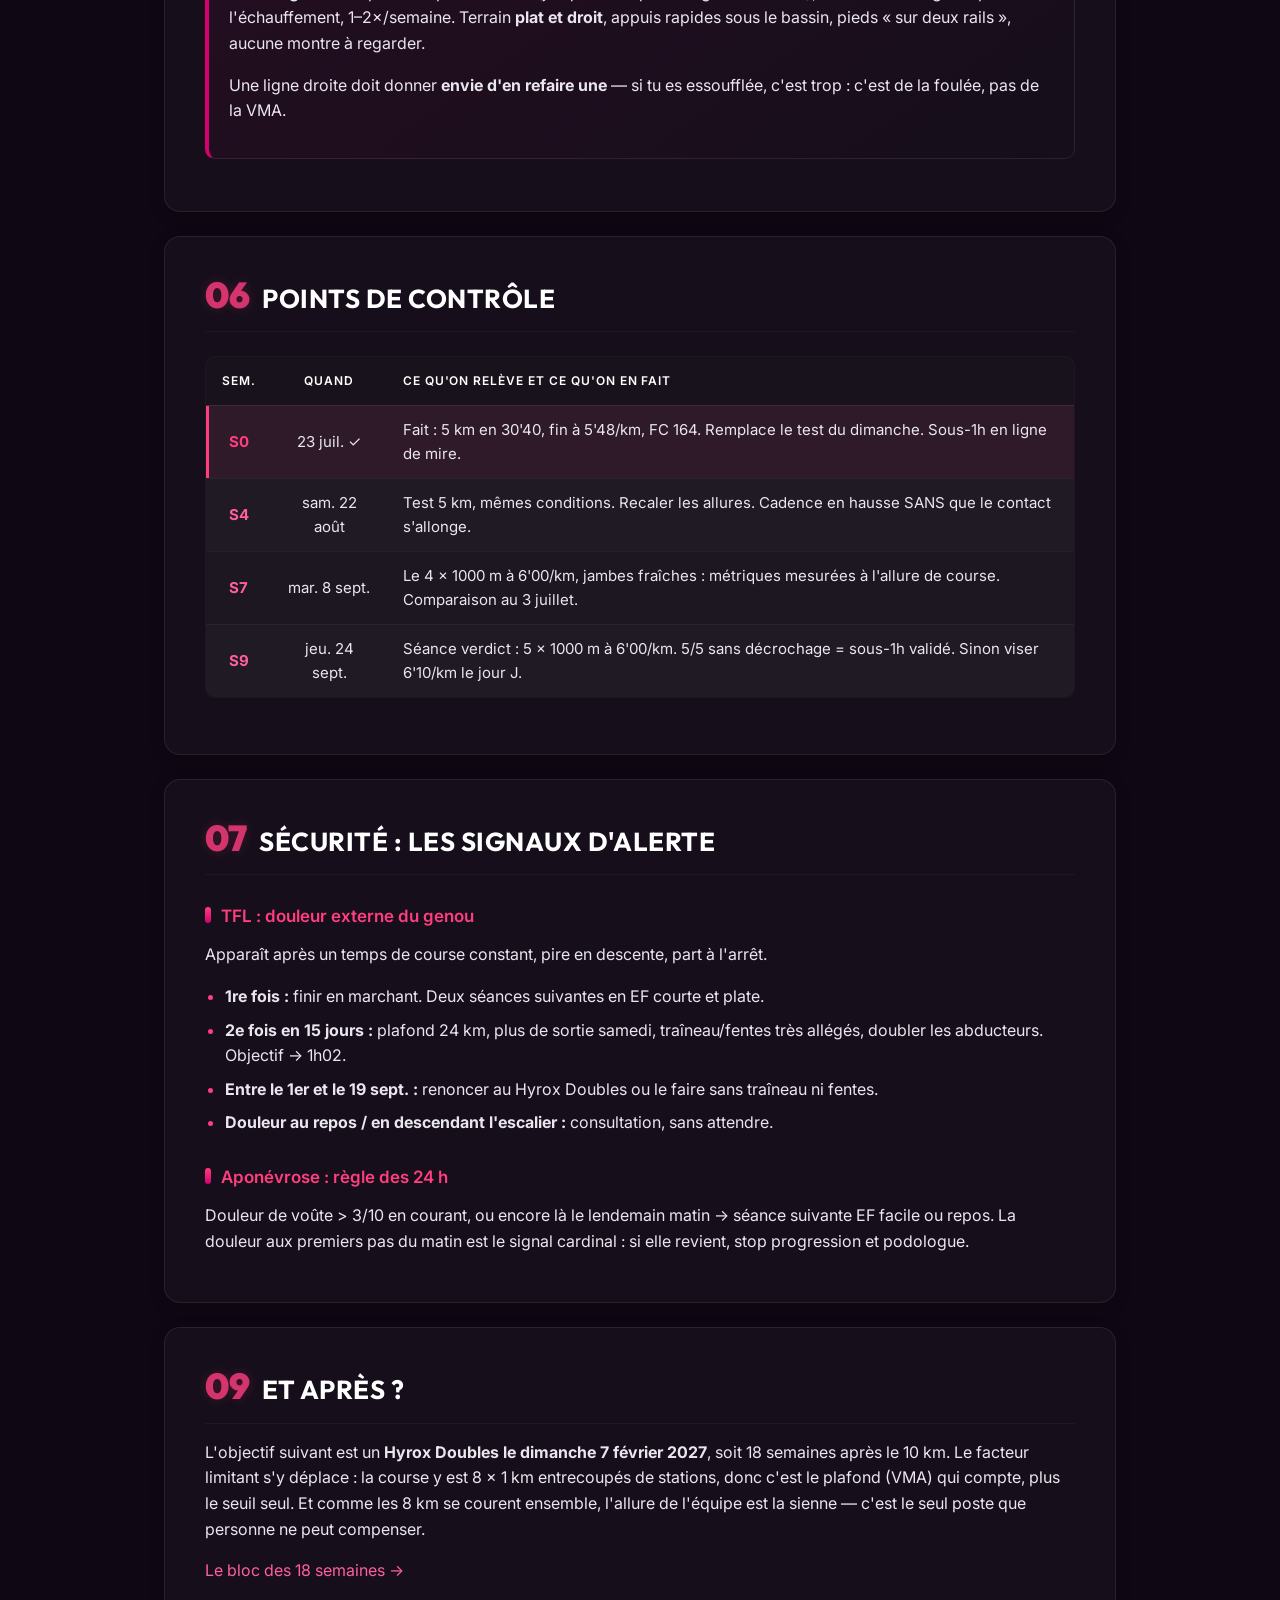
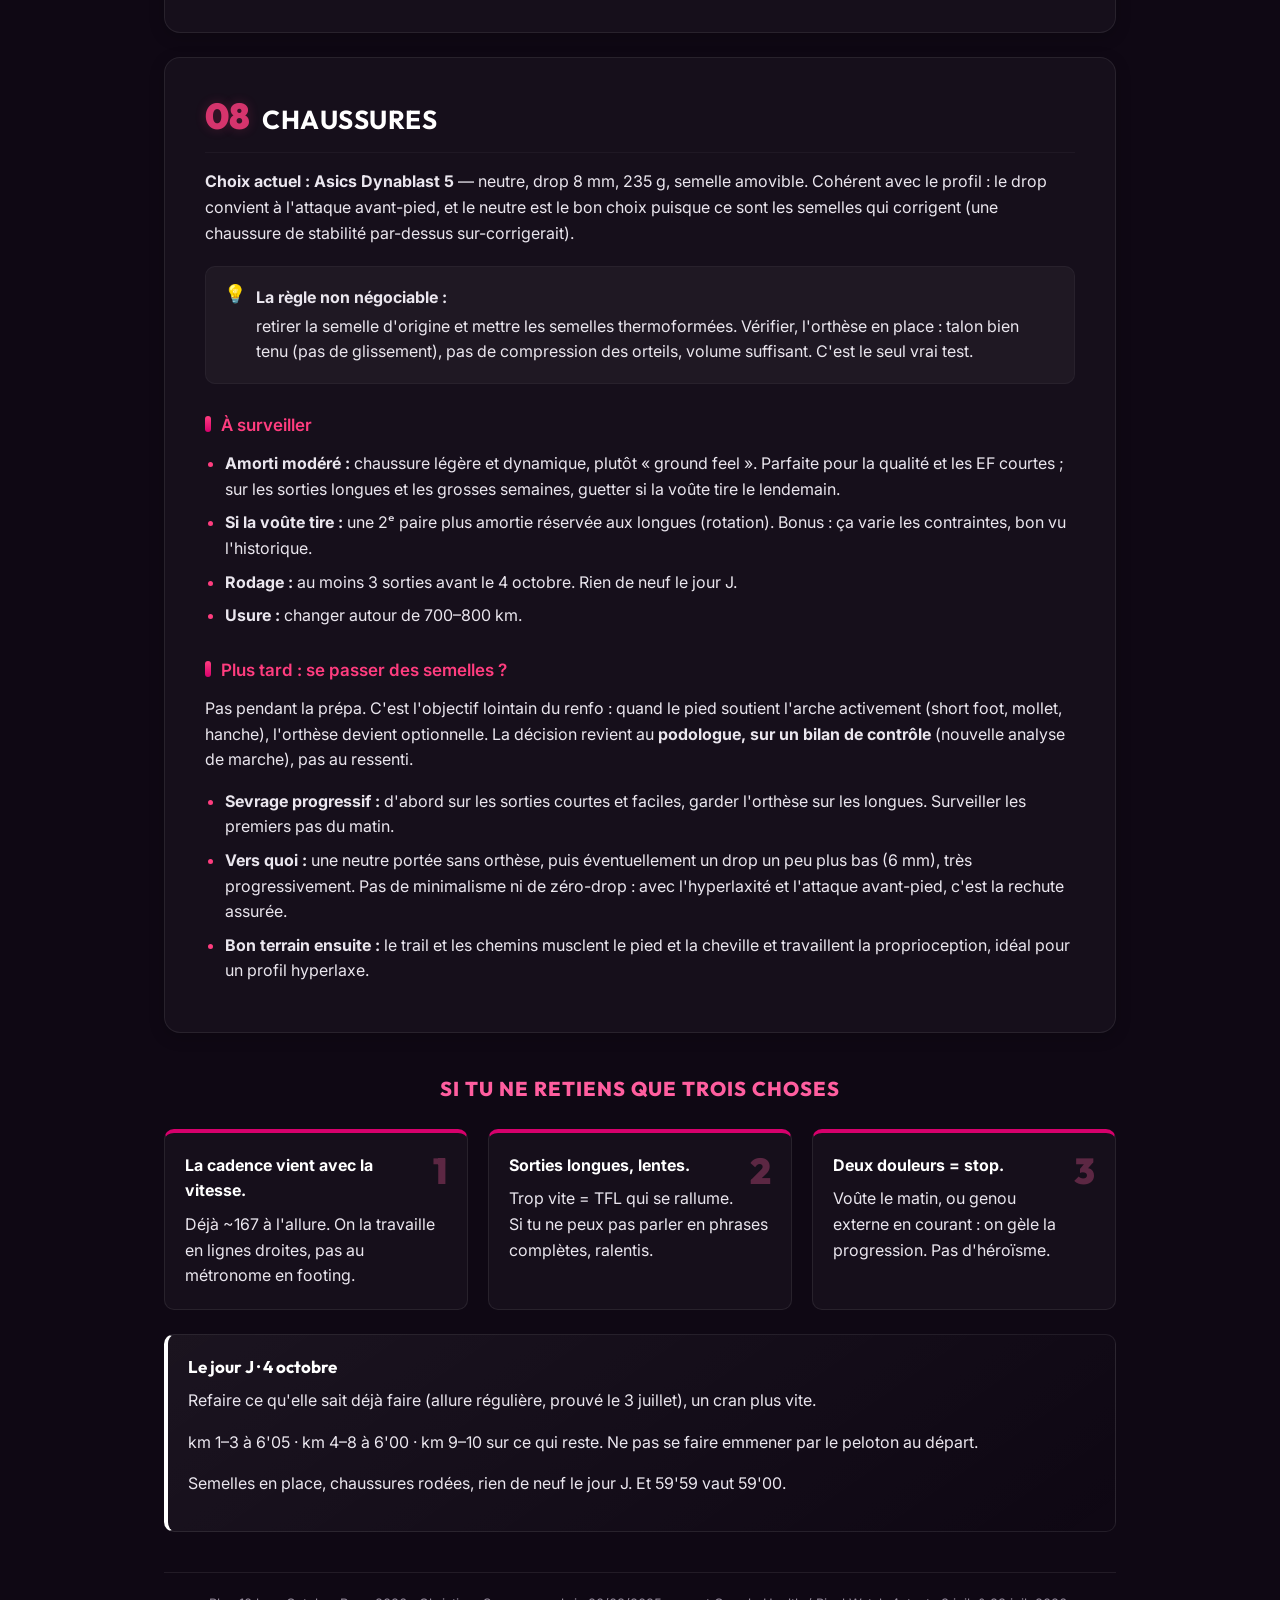
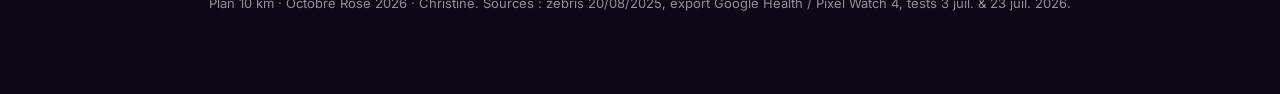
==== commit 77218cf5: "feat: reschedule arm strength sessions to Mondays in weeks 8 and 10 to accommodate race events" ====
--- a/Christine_10K_Carnet.html
+++ b/Christine_10K_Carnet.html
@@ -217,7 +217,7 @@
       </thead><tbody>
       <tr><td class="l" data-label="Séance"><b>Jambes</b> — lourd et court, 3 à 6 répétitions : squat, hip thrust, mollets</td><td class="ctr pk" data-label="Jour">Mardi<br>après-midi</td><td data-label="Pourquoi">Le même jour que la séance dure du matin, ~10 h après. C'est la fenêtre qui annule l'interférence force/endurance, et ça laisse les autres jours réellement faciles. Jambes le lundi et seuil le mardi, ce serait l'inverse : arriver sur la séance qui compte avec des jambes chargées.</td></tr>
       <tr><td class="l" data-label="Séance"><b>Renfo running</b> — les trois exercices ci-dessous</td><td class="ctr pk" data-label="Jour">Mercredi</td><td data-label="Pourquoi">Faible charge : c'est de la prévention, pas de la performance. Le lendemain des jambes, elle sert de récupération active — et elle est le plus loin possible de la sortie longue.</td></tr>
-      <tr><td class="l" data-label="Séance"><b>Bras</b> — tirage, poussée, gainage, grip</td><td class="ctr pk" data-label="Jour">Samedi</td><td data-label="Pourquoi">Elle ne touche pas les jambes, donc elle ne coûte rien à la longue du dimanche. Et 48 h après le WOD Hyrox du jeudi, qui charge déjà beaucoup le haut du corps.</td></tr>
+      <tr><td class="l" data-label="Séance"><b>Bras</b> — tirage, poussée, gainage, grip</td><td class="ctr pk" data-label="Jour">Samedi<br><span style="font-size:12px;color:var(--muted)">lundi en S8 et S10</span></td><td data-label="Pourquoi">Elle ne touche pas les jambes, donc elle ne coûte rien à la longue du dimanche. Et 48 h après le WOD Hyrox du jeudi, qui charge déjà beaucoup le haut du corps. Avancée au lundi les deux semaines où le week-end est pris (Doubles du 19, course du 4) — <b>jamais supprimée</b> : c'est la séance la moins chère du plan.</td></tr>
       </tbody>
     </table></div>
 
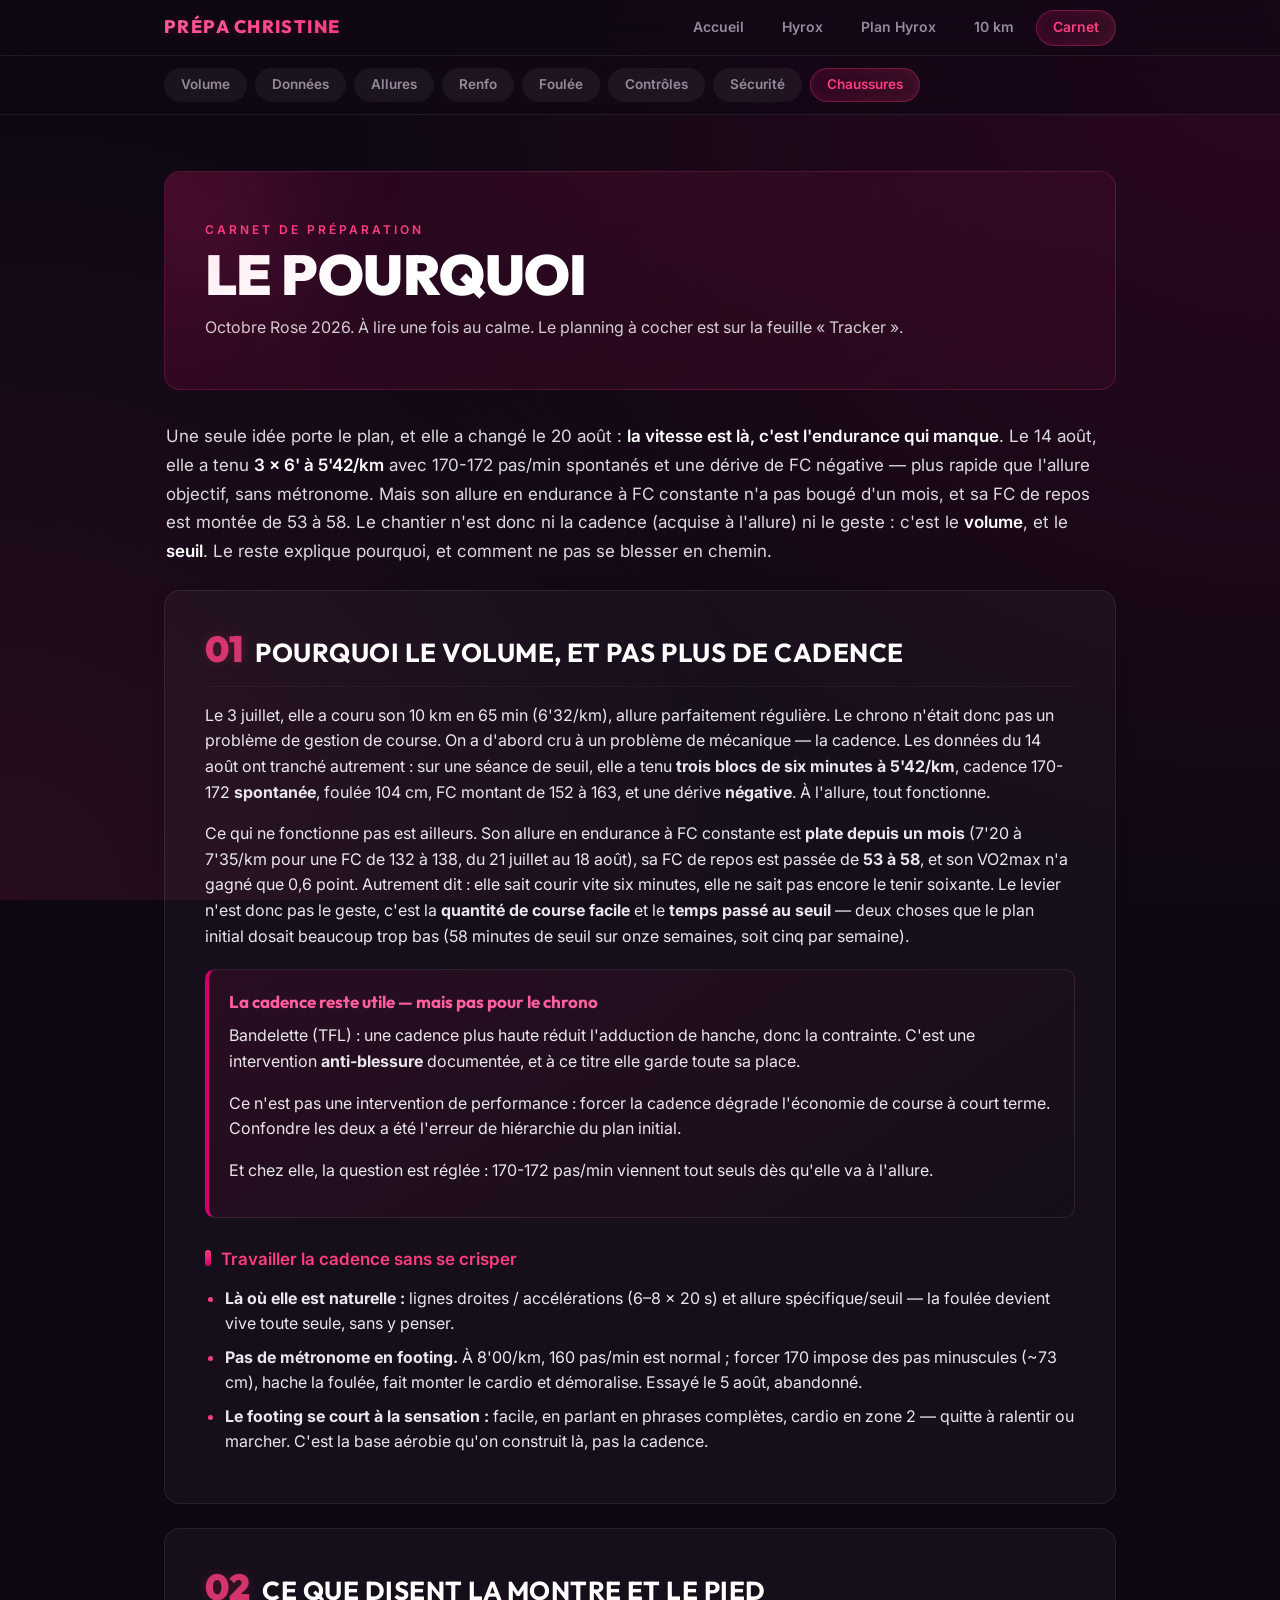
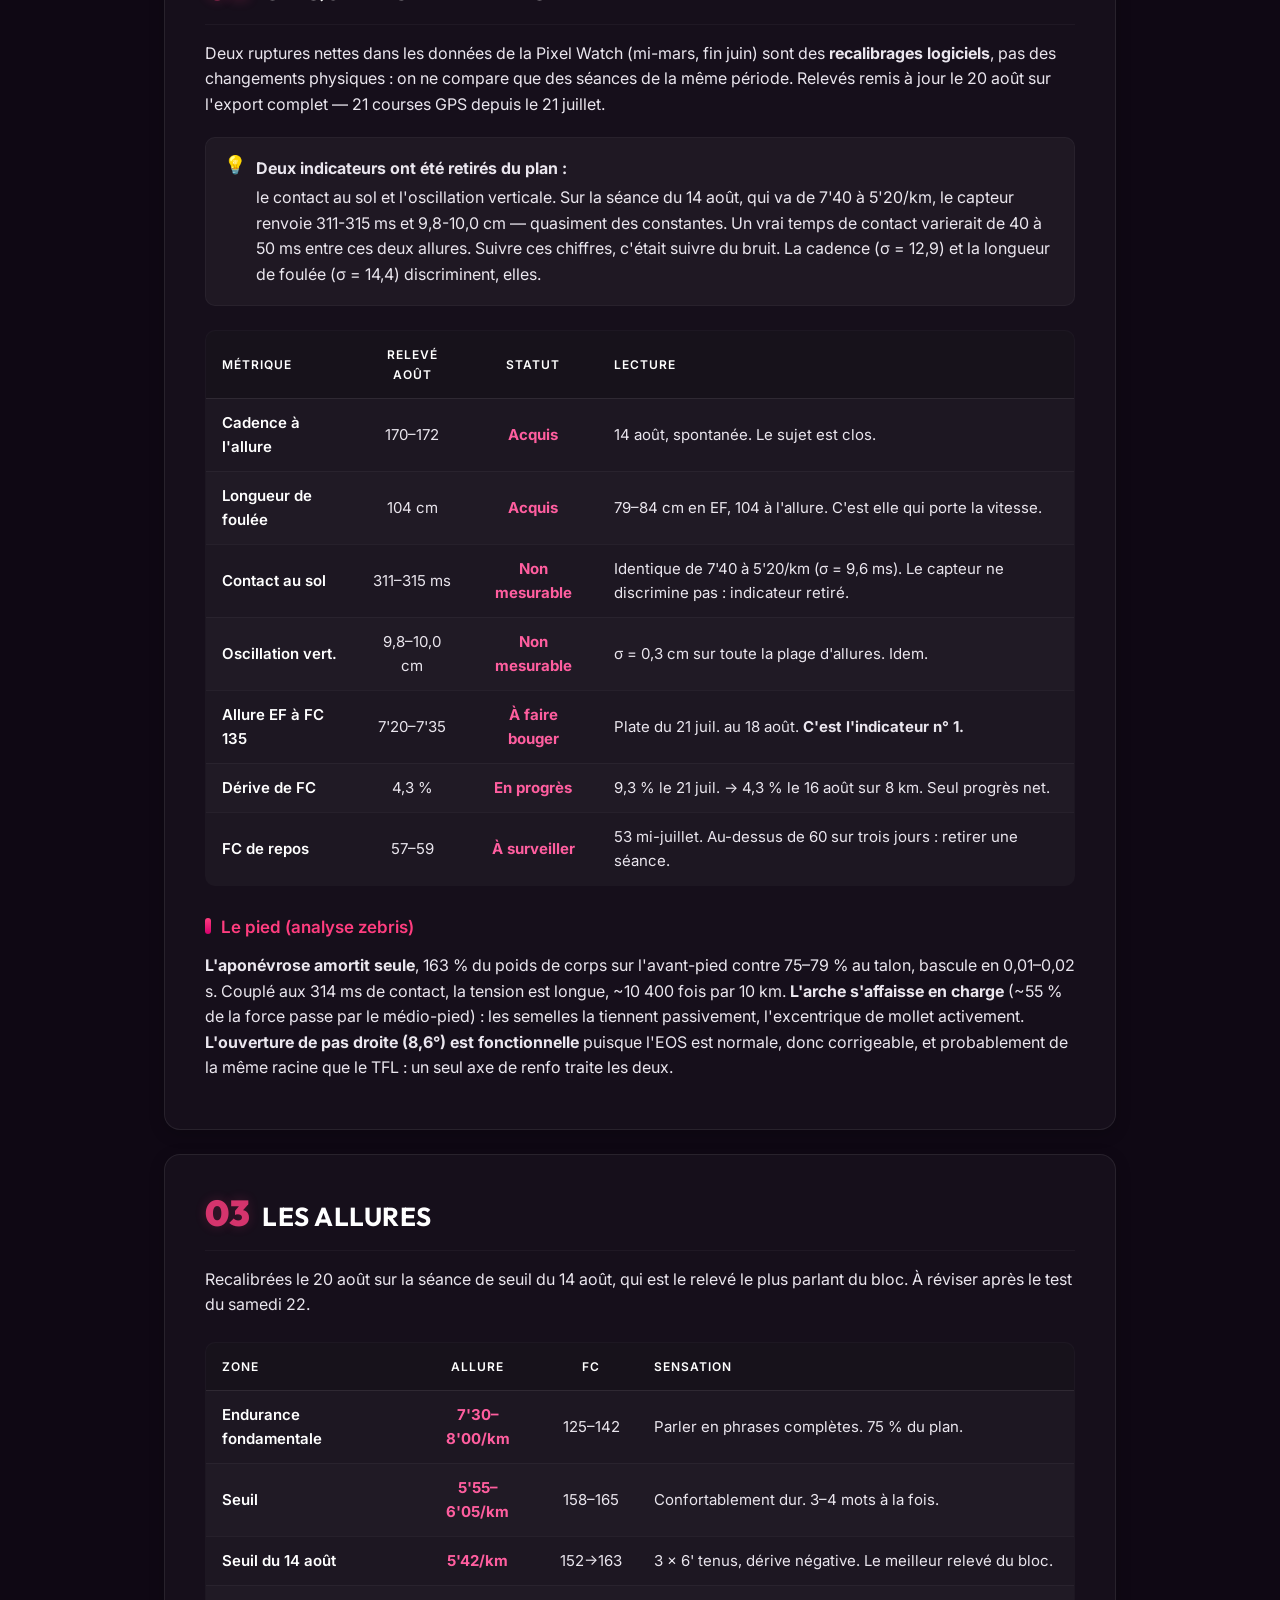
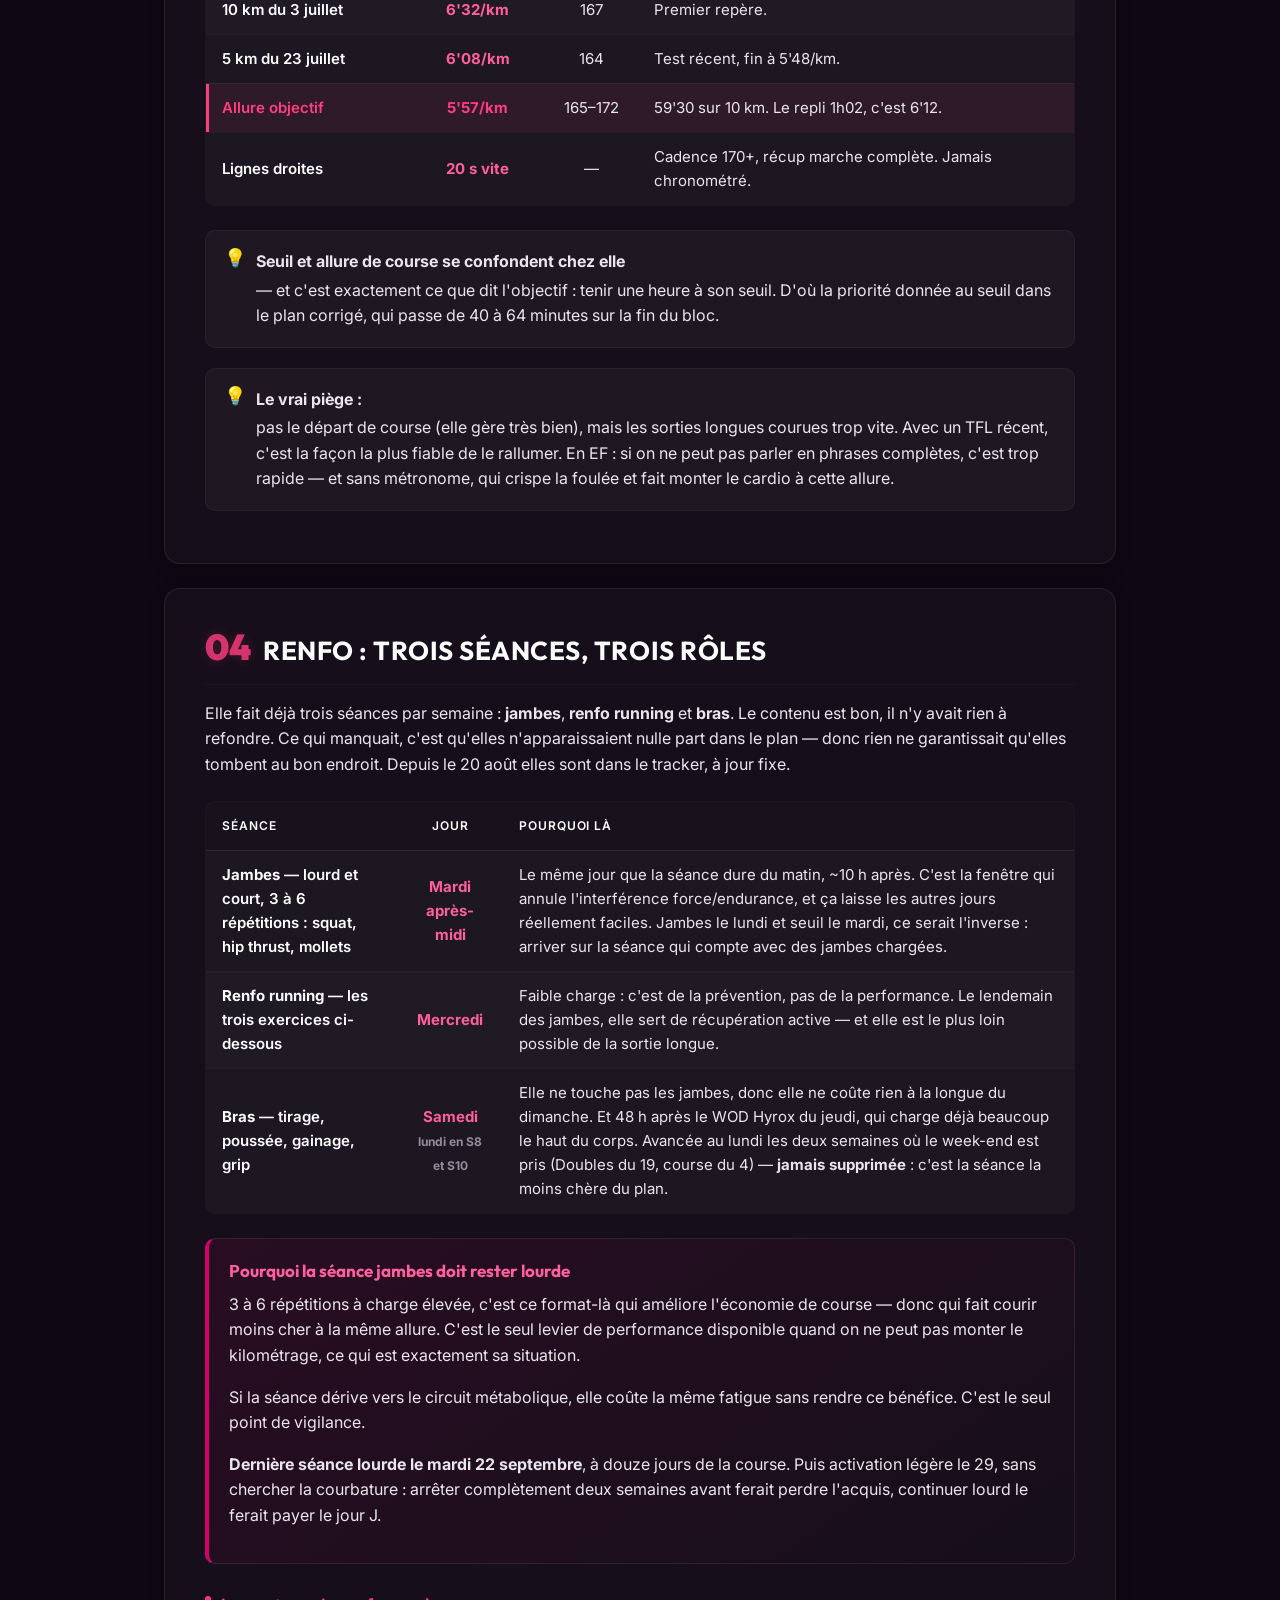
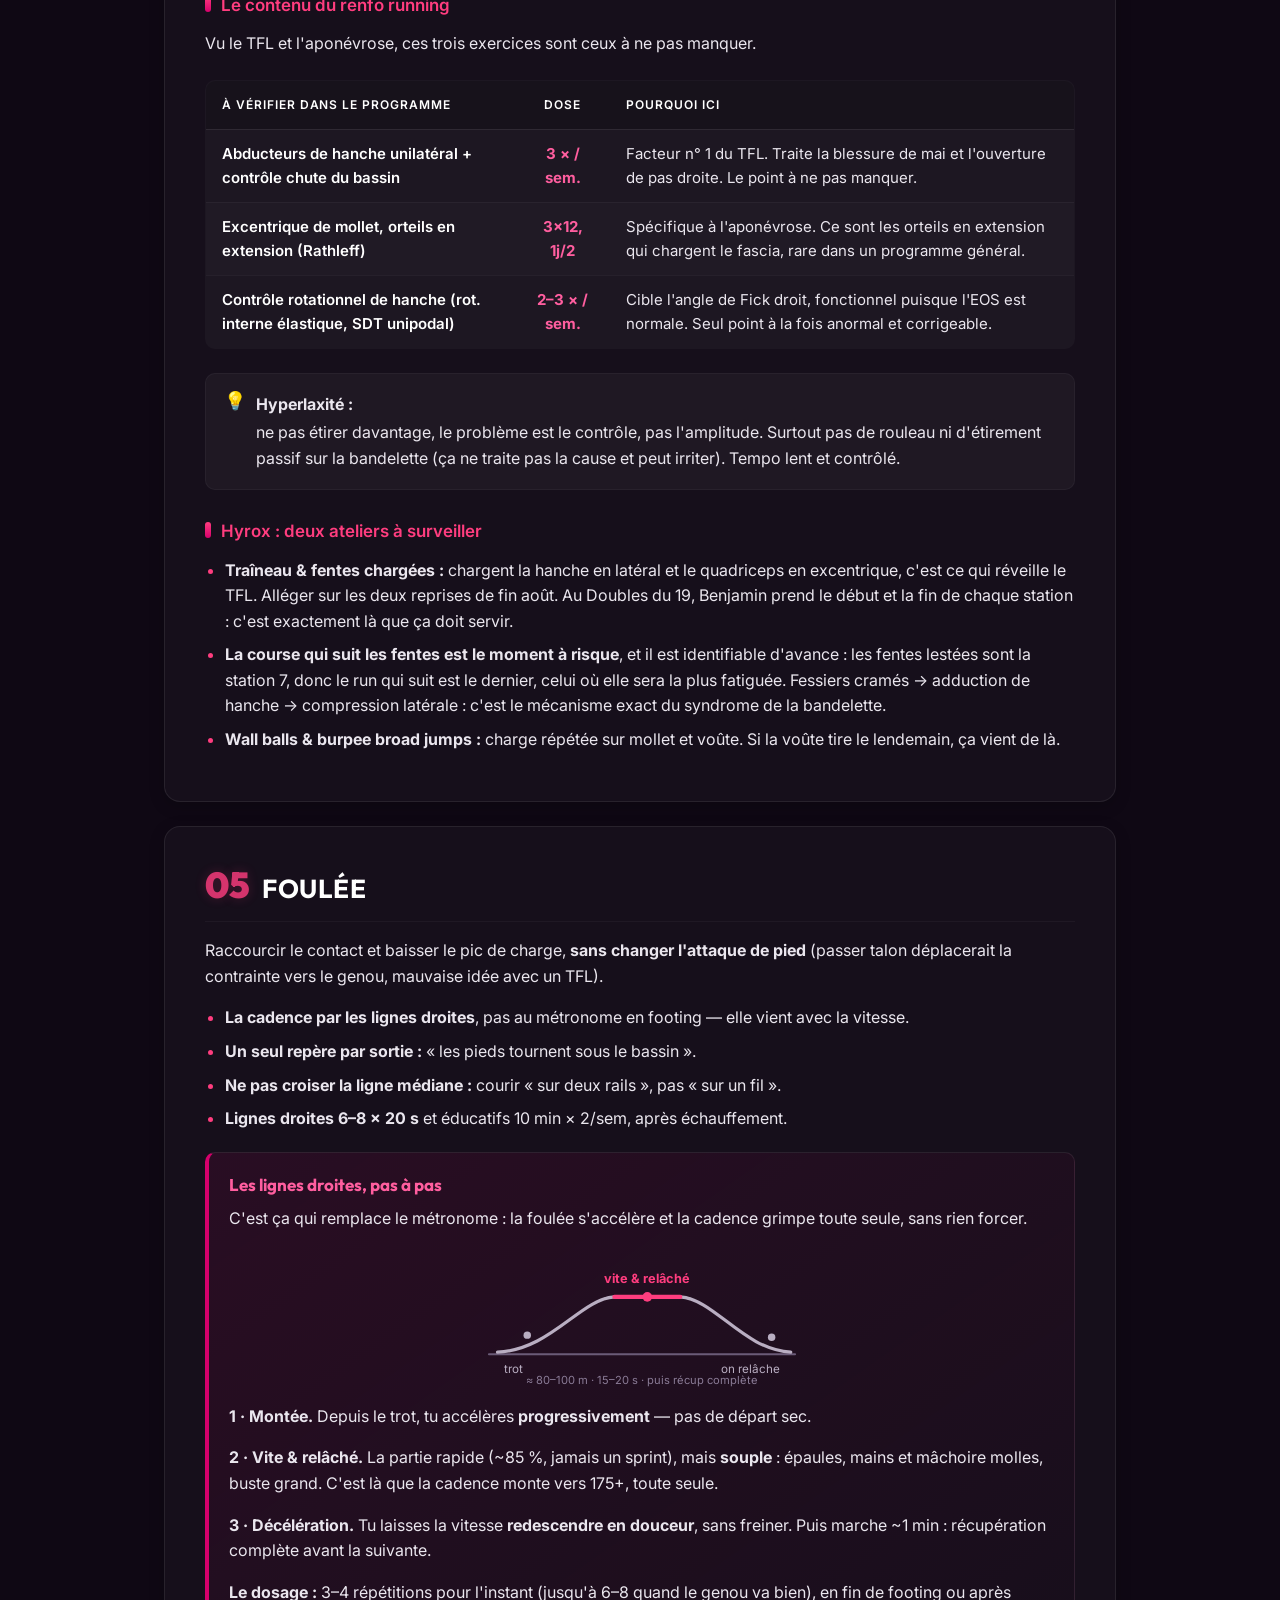
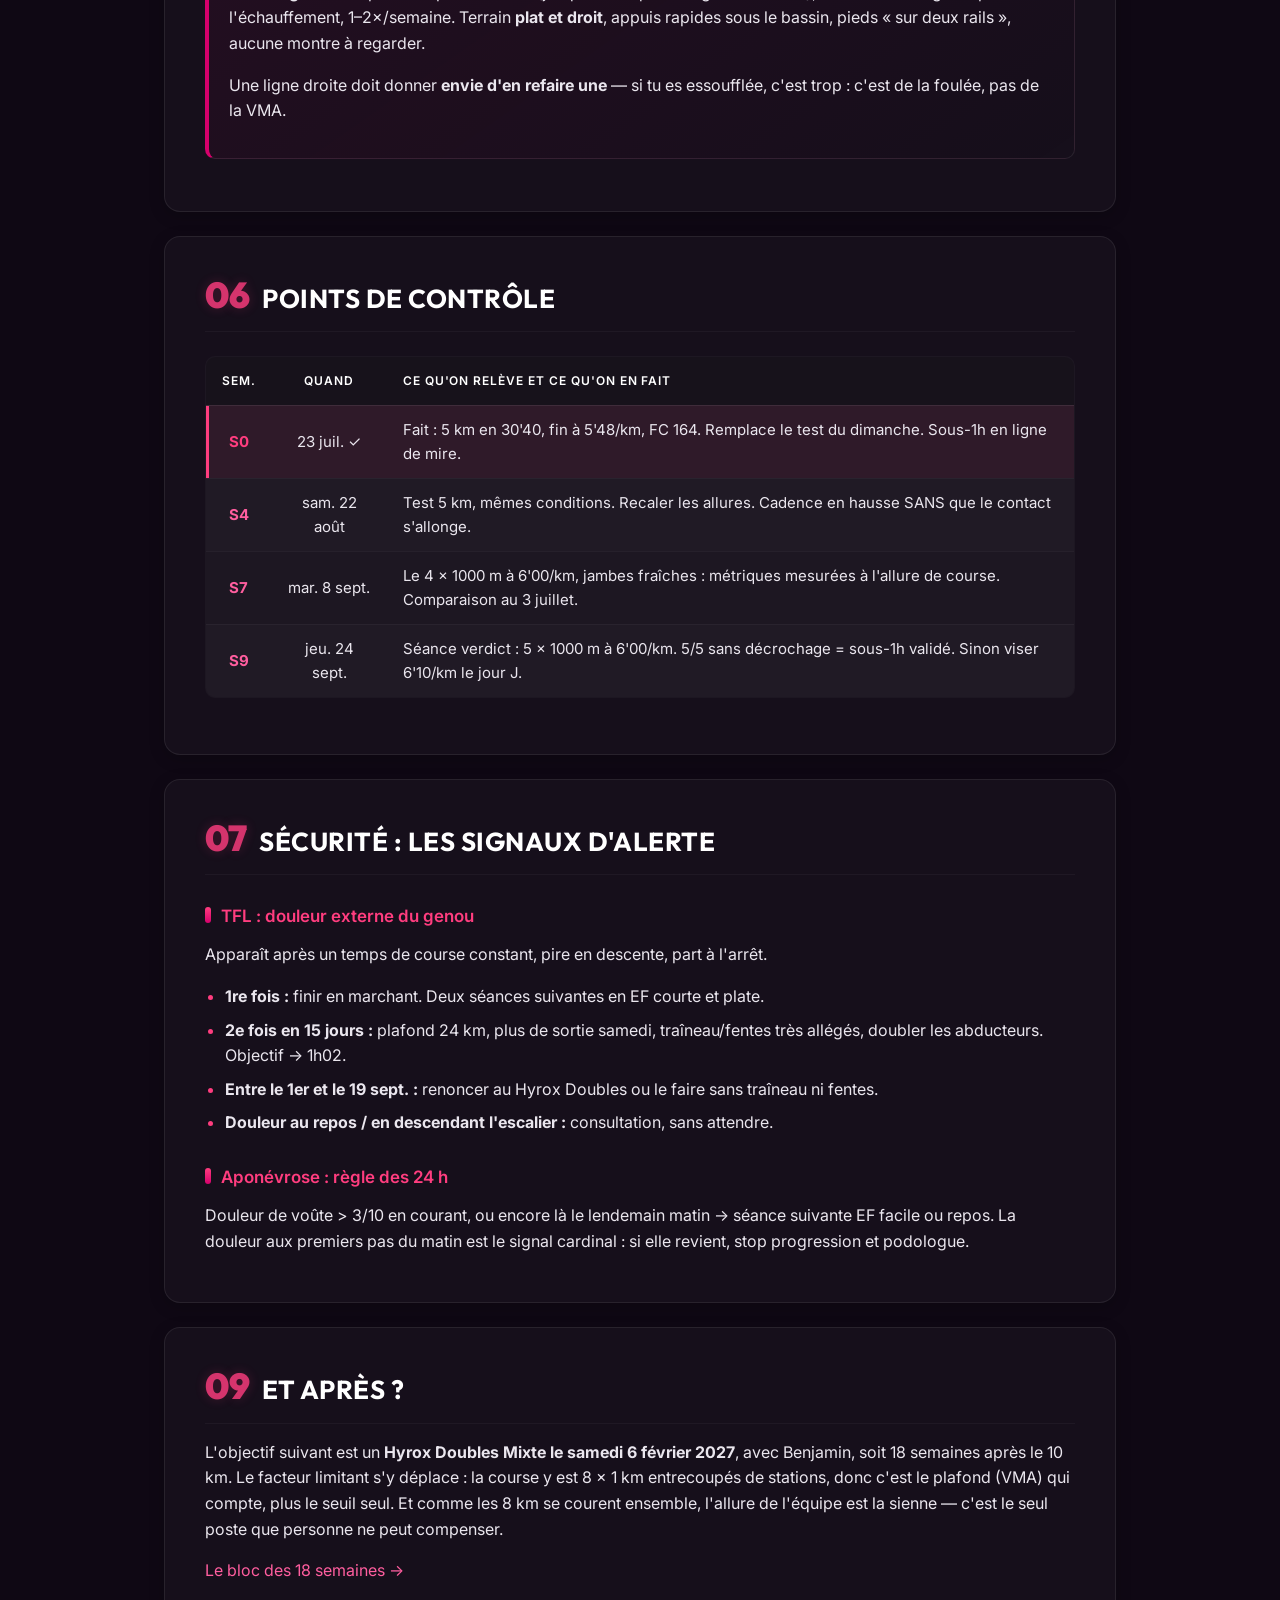
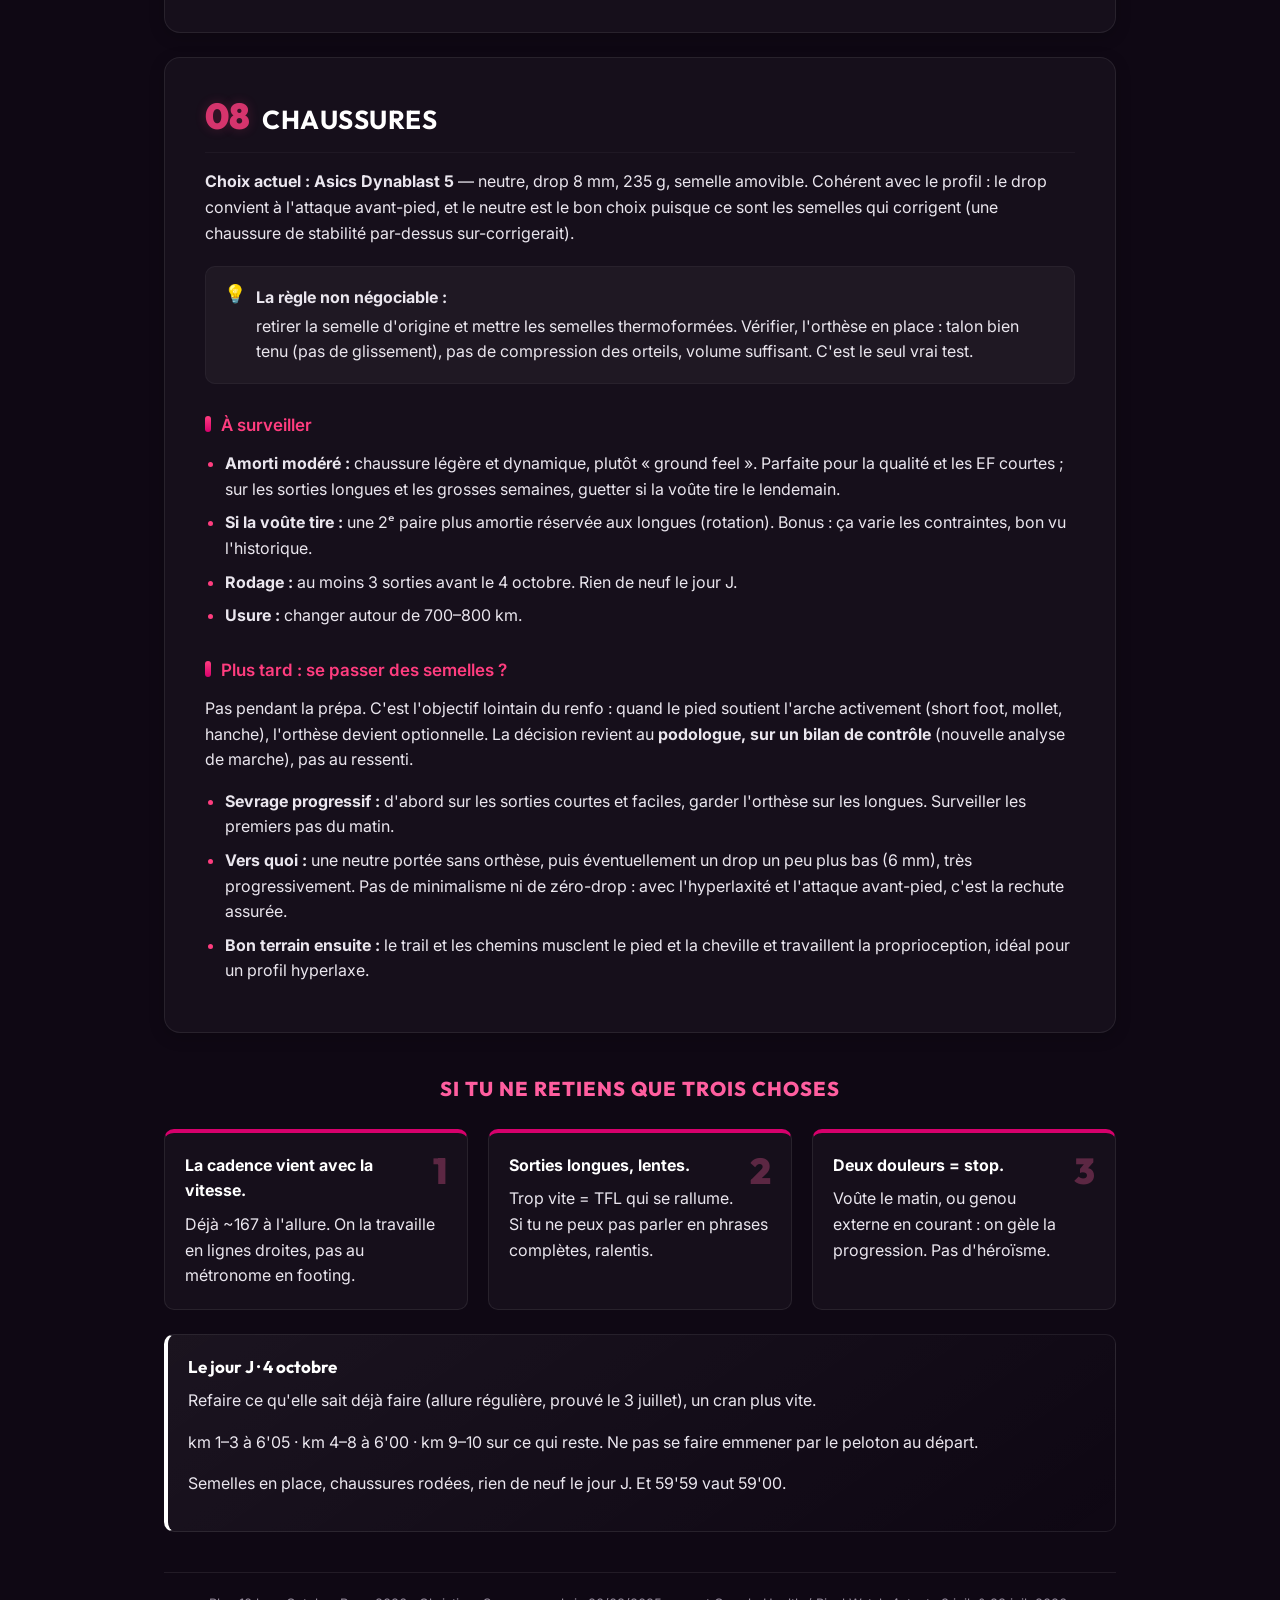
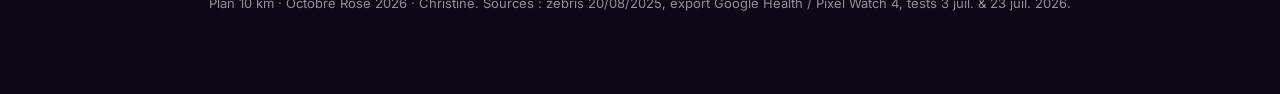
==== commit 76b5fc36: "feat: bloc Hyrox Doubles Mixte (plan refait + tracker synchronisé) - Plan Hyrox refait : Doubles Mix" ====
--- a/Christine_10K_Carnet.html
+++ b/Christine_10K_Carnet.html
@@ -117,11 +117,13 @@
 
 <header class="shell">
   <div class="shell-inner">
-    <a class="shell-brand" href="index.html">10K Christine</a>
+    <a class="shell-brand" href="index.html">Prépa Christine</a>
     <nav class="shell-nav" aria-label="Navigation">
       <a href="index.html" class="shell-tab">Accueil</a>
-      <a href="Christine_10K_Tracker.html" class="shell-tab">Tracker</a>
-      <a href="Christine_10K_Carnet.html" class="shell-tab active">Carnet</a>
+      <a href="Christine_Hyrox_Tracker.html" class="shell-tab">Hyrox</a>
+      <a href="Christine_Hyrox_Fevrier.html" class="shell-tab"><span class="tab-long">Plan Hyrox</span><span class="tab-short">Plan</span></a>
+      <a href="Christine_10K_Tracker.html" class="shell-tab">10 km</a>
+      <a href="Christine_10K_Carnet.html" class="shell-tab active" aria-current="page">Carnet</a>
     </nav>
   </div>
 </header>
@@ -314,7 +316,7 @@
 
   <section id="sf">
     <div class="sech"><span class="num disp">09</span><h2>Et après ?</h2></div>
-    <p>L'objectif suivant est un <b>Hyrox Doubles le dimanche 7 février 2027</b>, soit 18 semaines après le 10 km. Le facteur limitant s'y déplace : la course y est 8 × 1 km entrecoupés de stations, donc c'est le plafond (VMA) qui compte, plus le seuil seul. Et comme les 8 km se courent ensemble, l'allure de l'équipe est la sienne — c'est le seul poste que personne ne peut compenser.</p>
+    <p>L'objectif suivant est un <b>Hyrox Doubles Mixte le samedi 6 février 2027</b>, avec Benjamin, soit 18 semaines après le 10 km. Le facteur limitant s'y déplace : la course y est 8 × 1 km entrecoupés de stations, donc c'est le plafond (VMA) qui compte, plus le seuil seul. Et comme les 8 km se courent ensemble, l'allure de l'équipe est la sienne — c'est le seul poste que personne ne peut compenser.</p>
     <p><a href="Christine_Hyrox_Fevrier.html">Le bloc des 18 semaines →</a></p>
   </section>
 
--- a/style.css
+++ b/style.css
@@ -140,6 +140,11 @@
   box-shadow: 0 0 12px rgba(255,61,127,0.1) inset;
   pointer-events: none;
 }
+
+/* Libellé long / court d'un onglet (« Plan Hyrox » / « Plan ») : un seul des
+   deux est affiché, l'autre est en display:none, donc ignoré des lecteurs
+   d'écran aussi. */
+.shell-tab .tab-short { display: none; }
 
 /* ===== WRAP ===== */
 .wrap {
@@ -305,23 +310,30 @@
   /* Onglets resserrés et insécables : la cible tactile reste à 36 px de haut. */
   .shell-nav { margin-left: auto; gap: 2px; flex: none; }
   .shell-tab { padding: 0 11px; font-size: 13.5px; white-space: nowrap; }
-}
-
-/* Entre 360 et 420 px — la plupart des téléphones — la signature complète ne
-   tient qu'en la réduisant encore. On préfère « 10K CHRISTINE » en petit à un
-   « 10K CHRISTI… » tronqué. */
+  .shell-tab .tab-long { display: none; }
+  .shell-tab .tab-short { display: inline; }
+}
+
+/* Cinq onglets depuis l'arrivée du Hyrox (Accueil · Hyrox · Plan · 10 km ·
+   Carnet) : ils réclament à eux seuls ~330 px. Marque et onglets ne tiennent
+   plus ensemble sous 600 px ; plutôt qu'une signature tronquée, on escamote la
+   marque — l'onglet actif dit déjà où l'on est, et « Accueil » remplace le
+   lien de la marque. Les onglets restent intégralement atteignables jusqu'à
+   320 px. */
+@media (max-width: 599px) {
+  .shell-brand { display: none; }
+  .shell-nav { margin: 0 auto; }
+}
+
 @media (max-width: 419px) {
-  .shell-brand { font-size: 13.5px; letter-spacing: .03em; }
   .shell-nav { gap: 1px; }
   .shell-tab { padding: 0 9px; font-size: 13px; }
 }
 
-/* Sous 360 px (iPhone SE et assimilés), marque et onglets ne tiennent plus
-   ensemble. Plutôt qu'une signature tronquée en « 10K CHI », on l'escamote :
-   les onglets portent la navigation et « Tracker » est déjà mis en évidence. */
-@media (max-width: 359px) {
-  .shell-brand { display: none; }
-  .shell-nav { margin: 0 auto; }
+/* Sous 340 px (anciens iPhone SE à 320 px), on gagne encore quelques pixels
+   sur les onglets ; la cible tactile garde ses 36 px de haut. */
+@media (max-width: 339px) {
+  .shell-tab { padding: 0 7px; font-size: 12.5px; }
 }
 
 @media (max-width: 719px) {
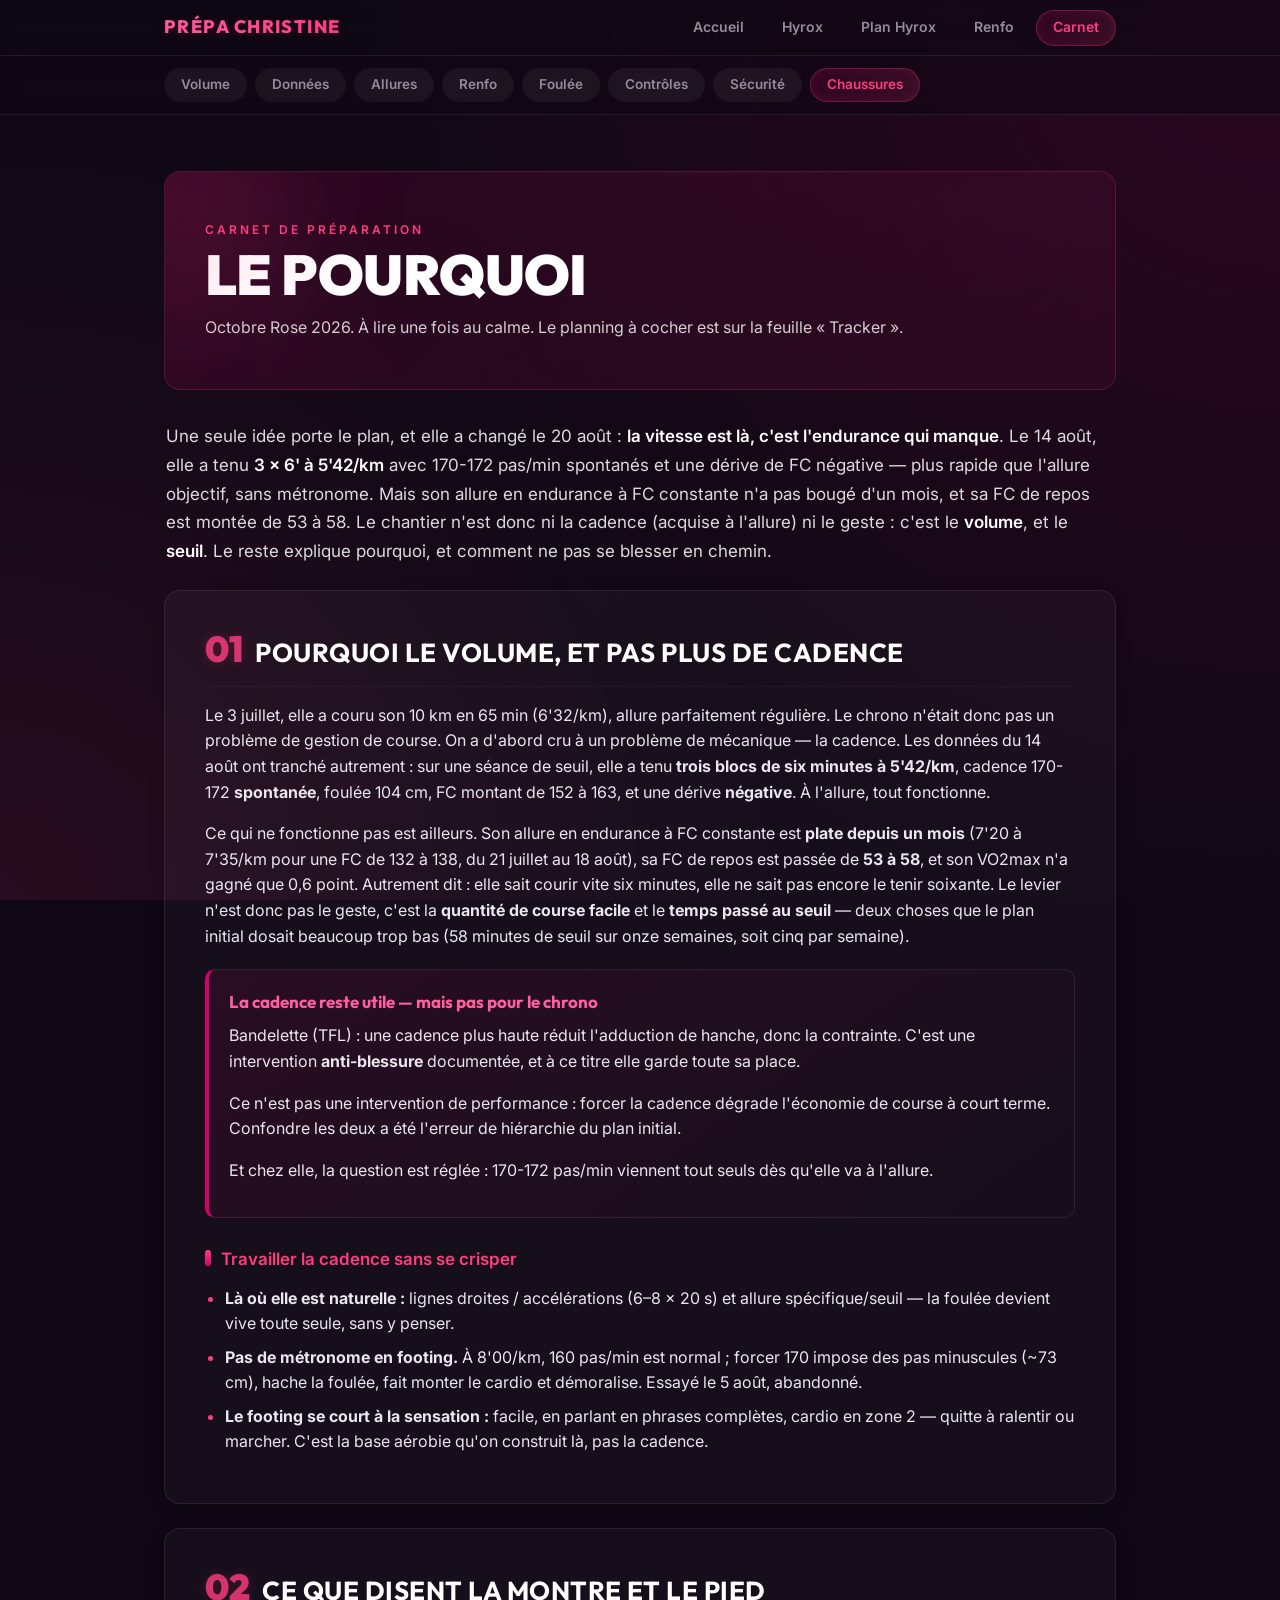
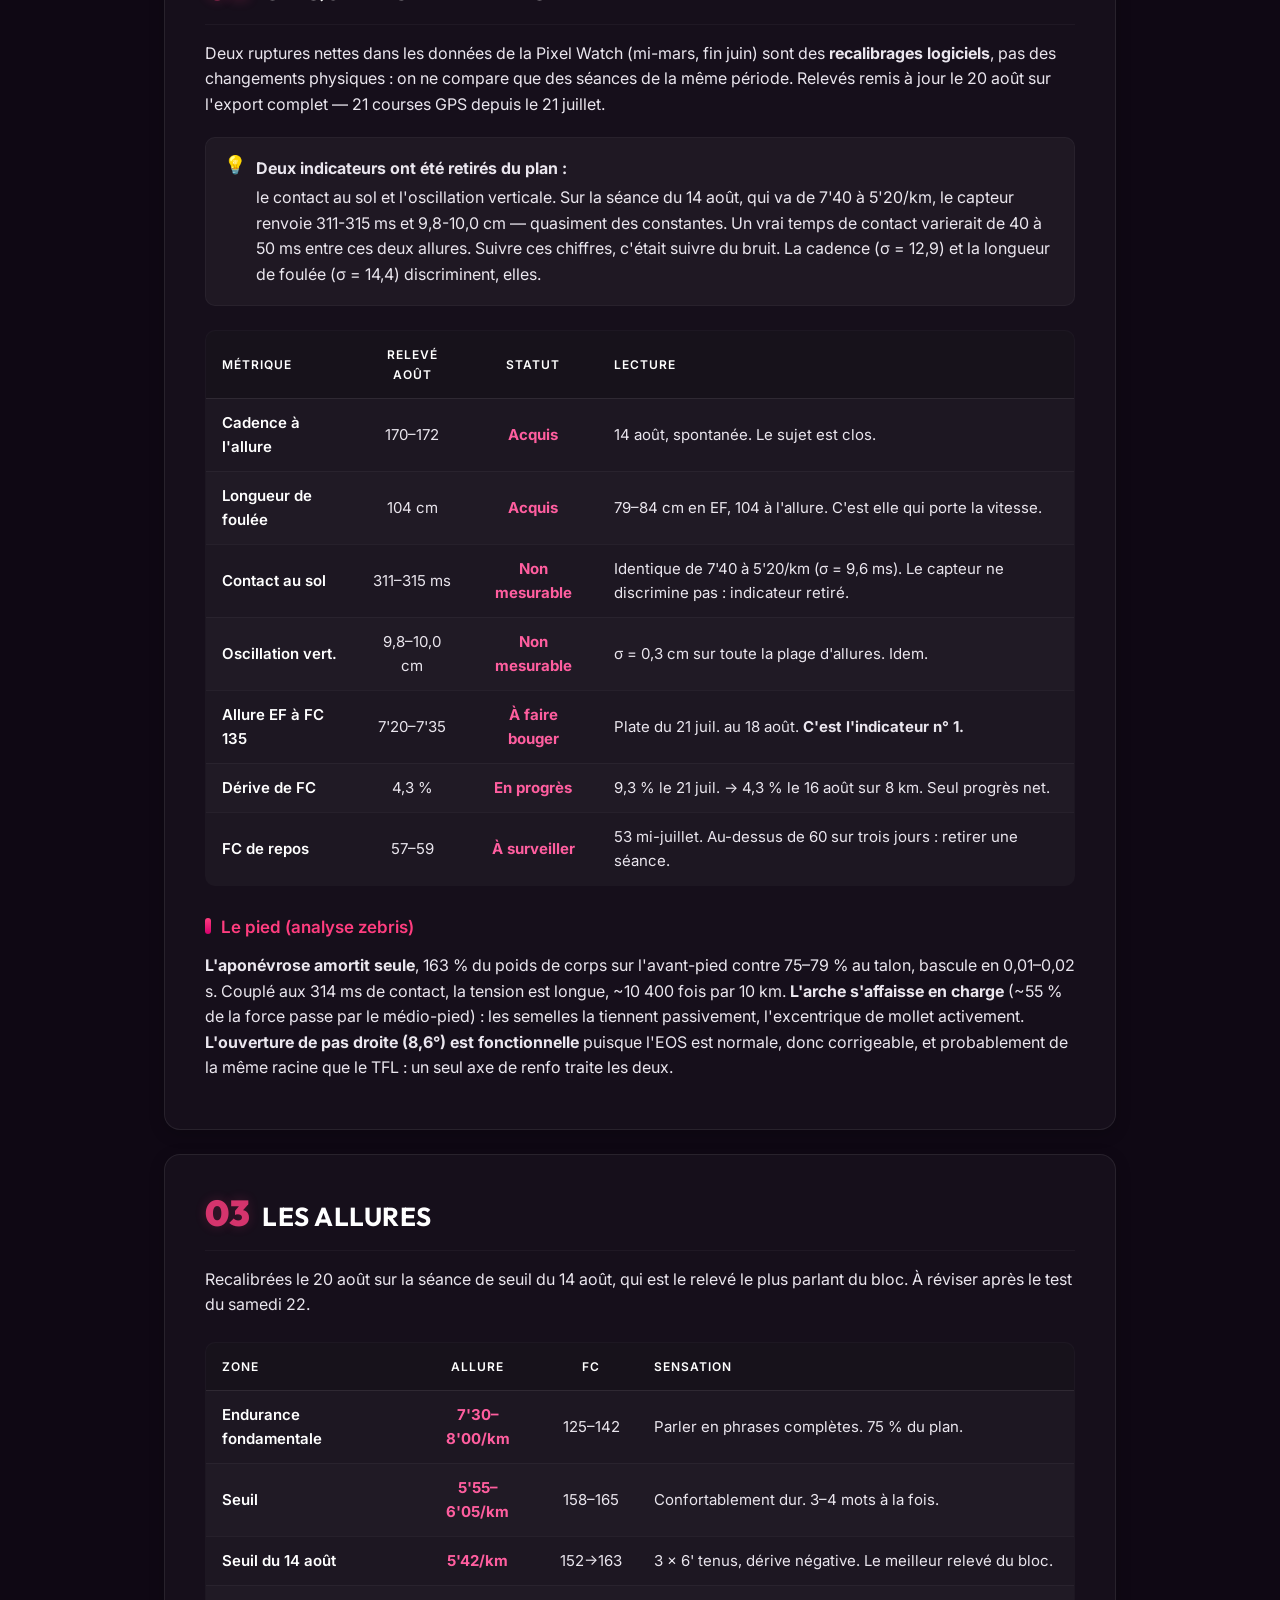
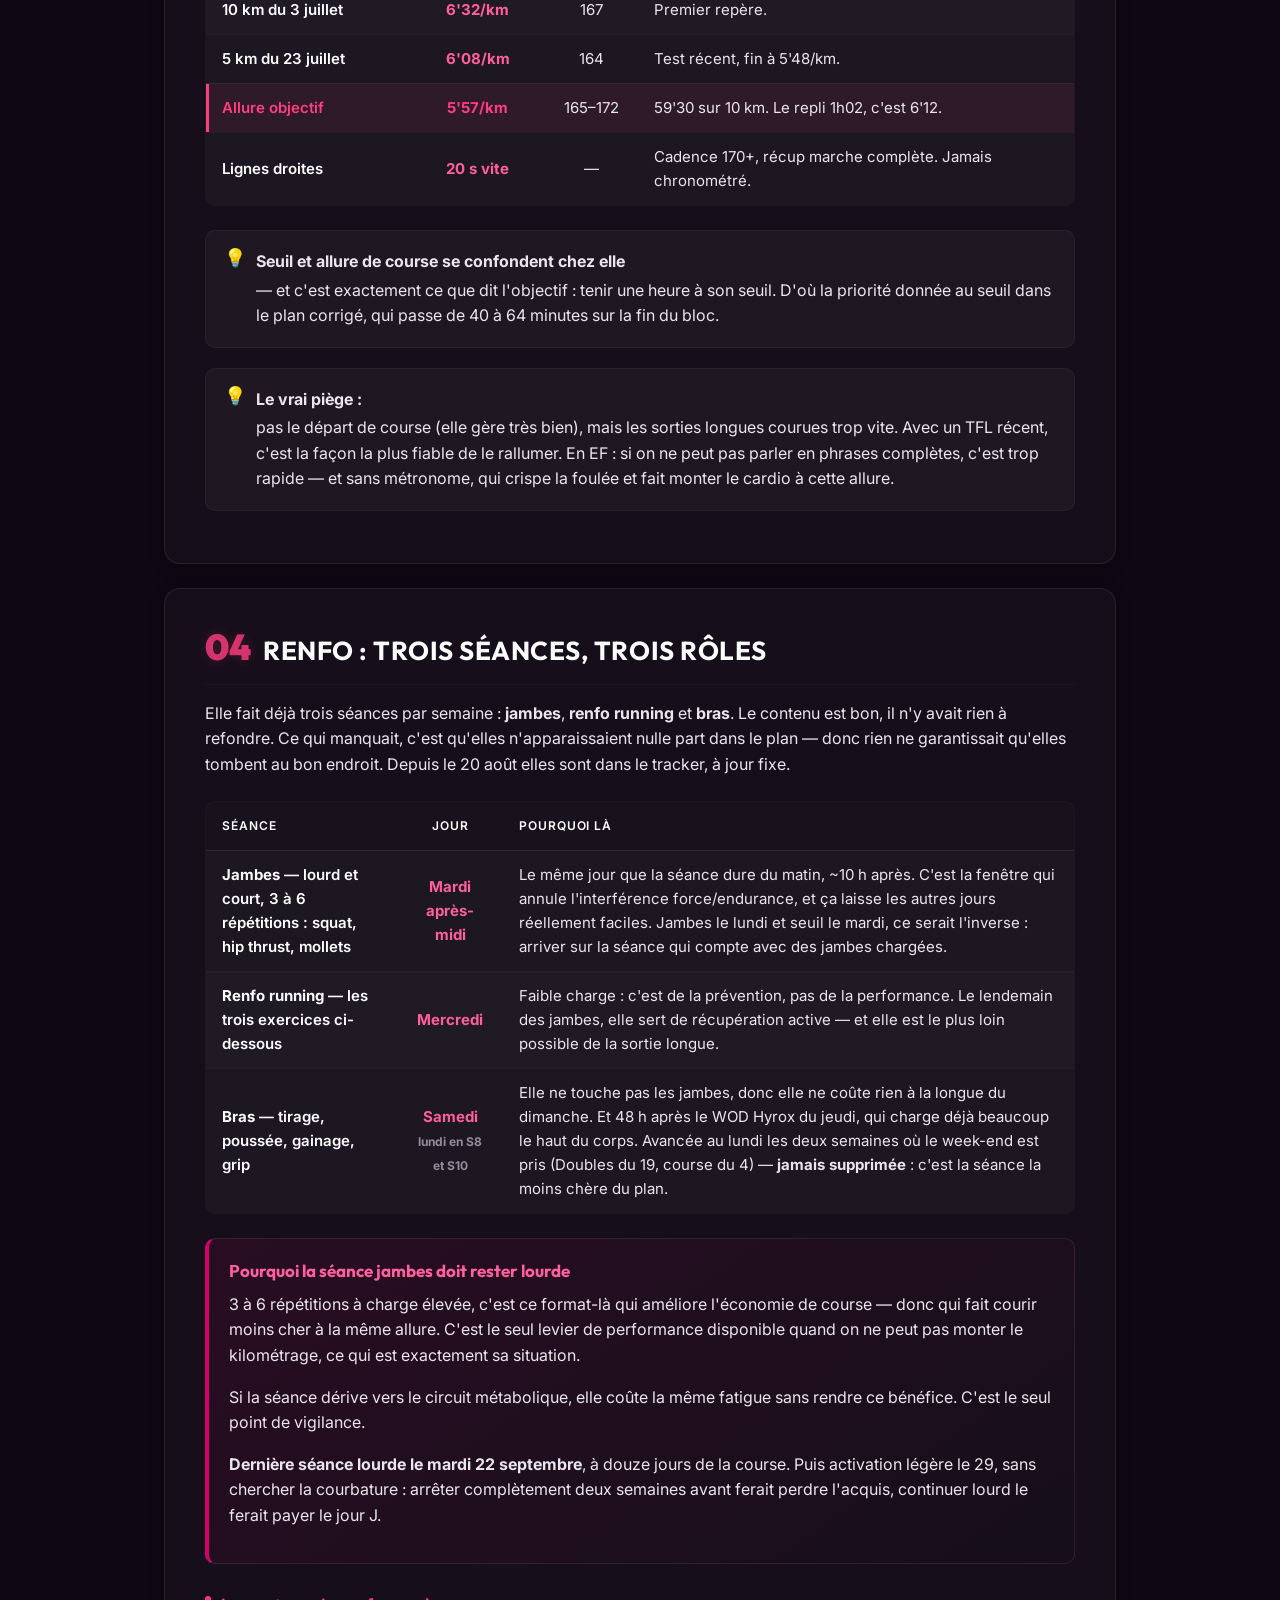
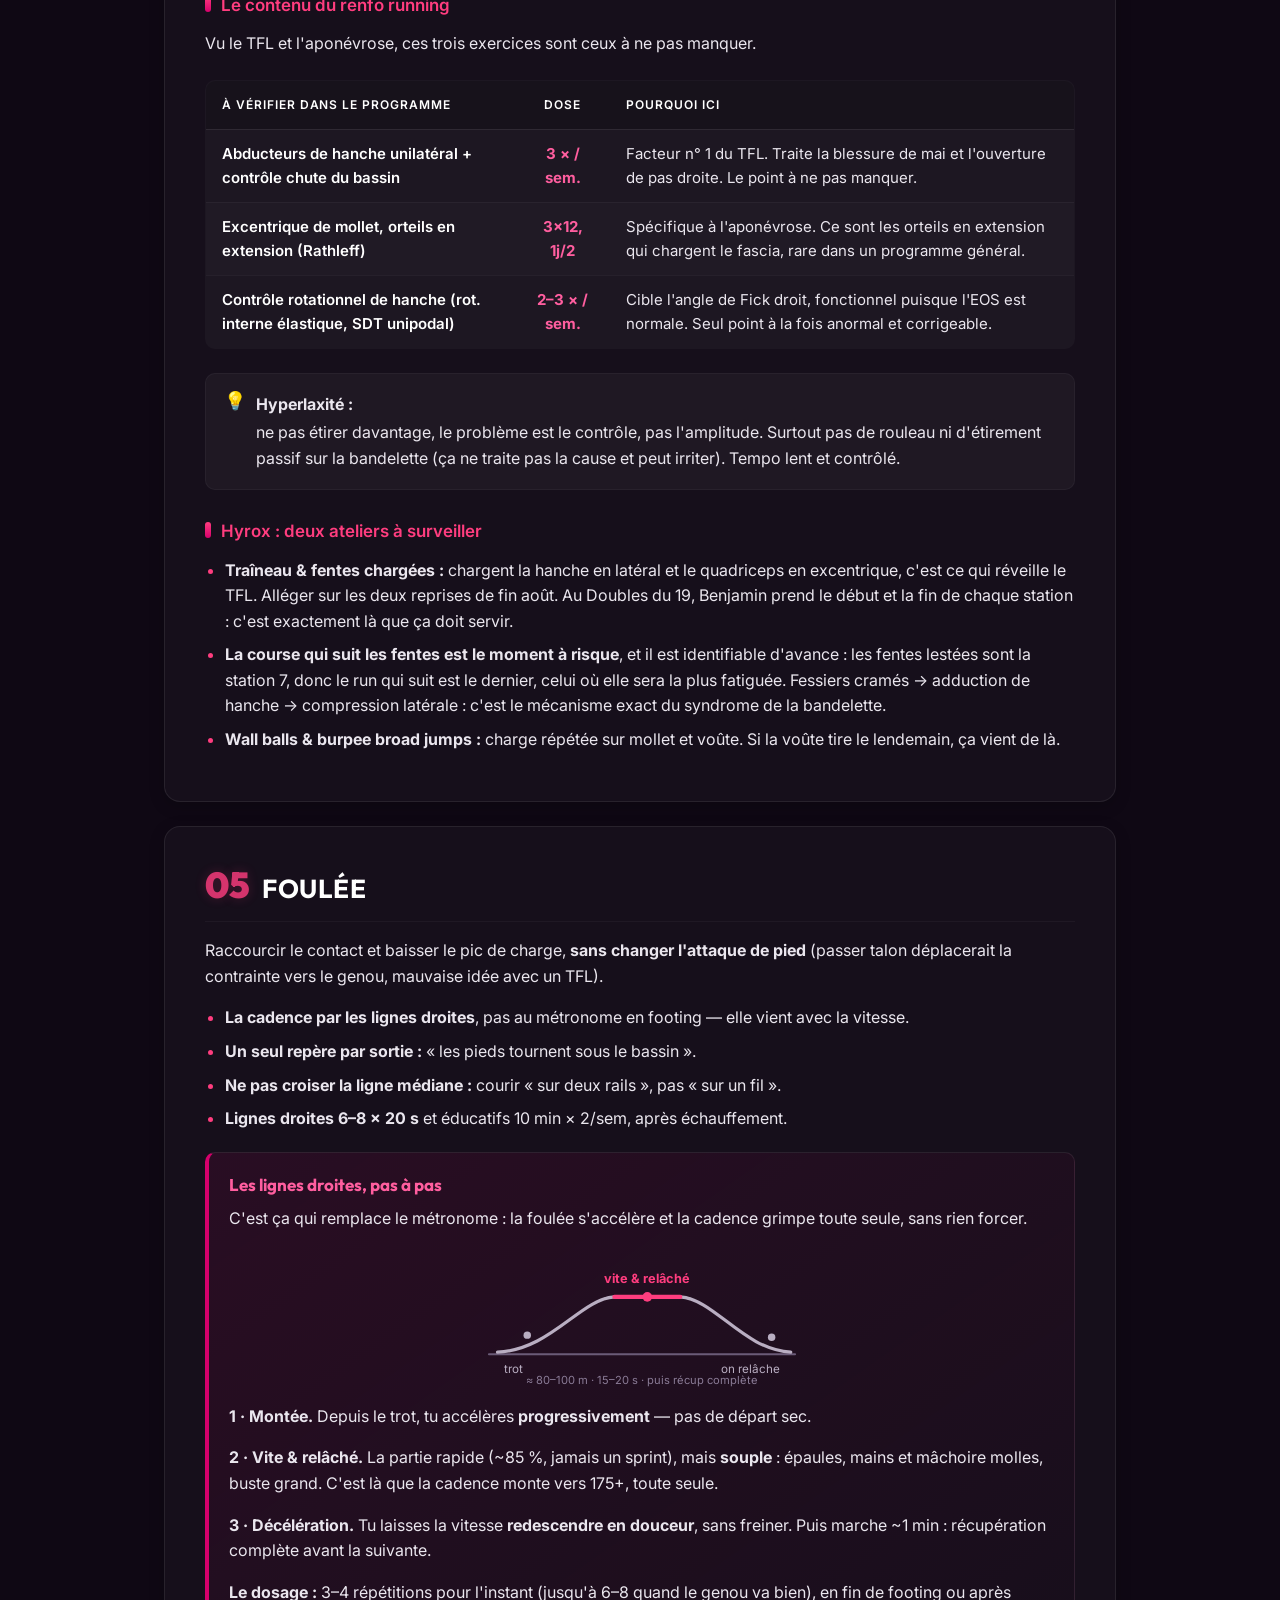
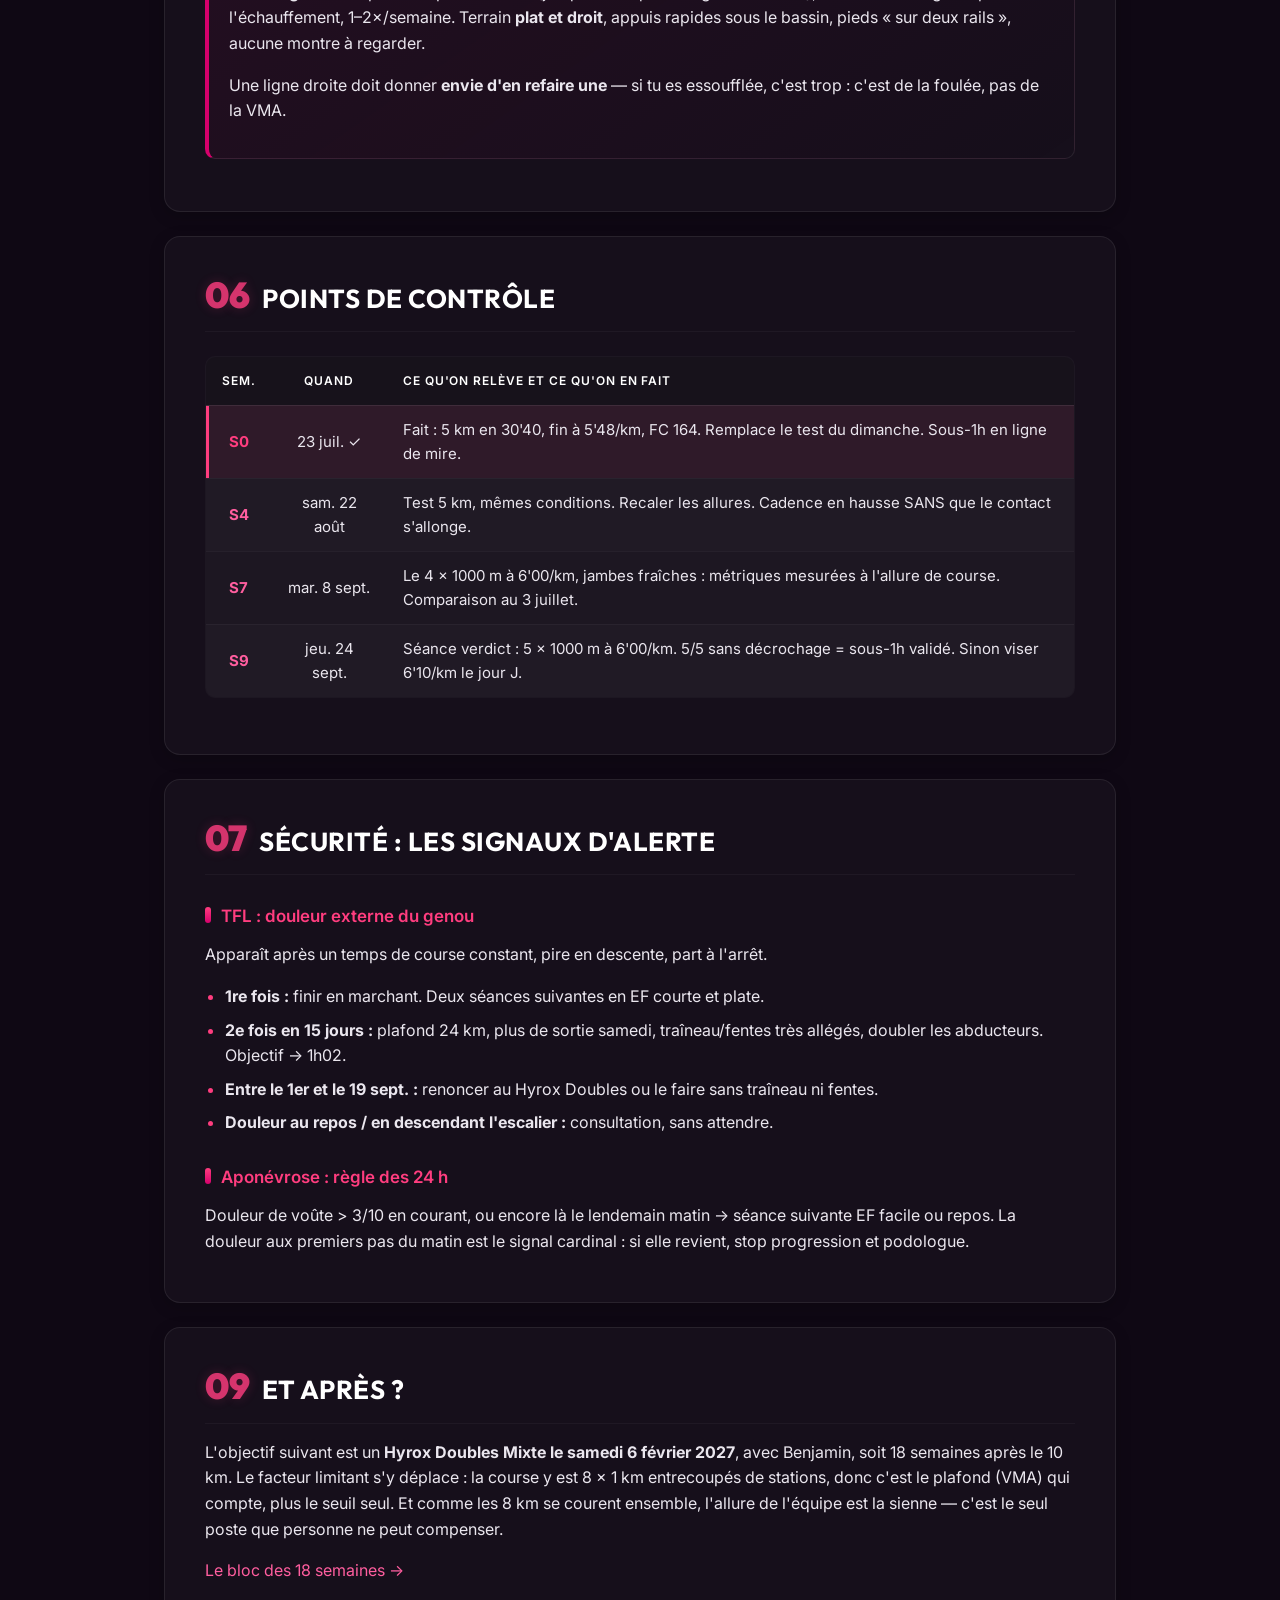
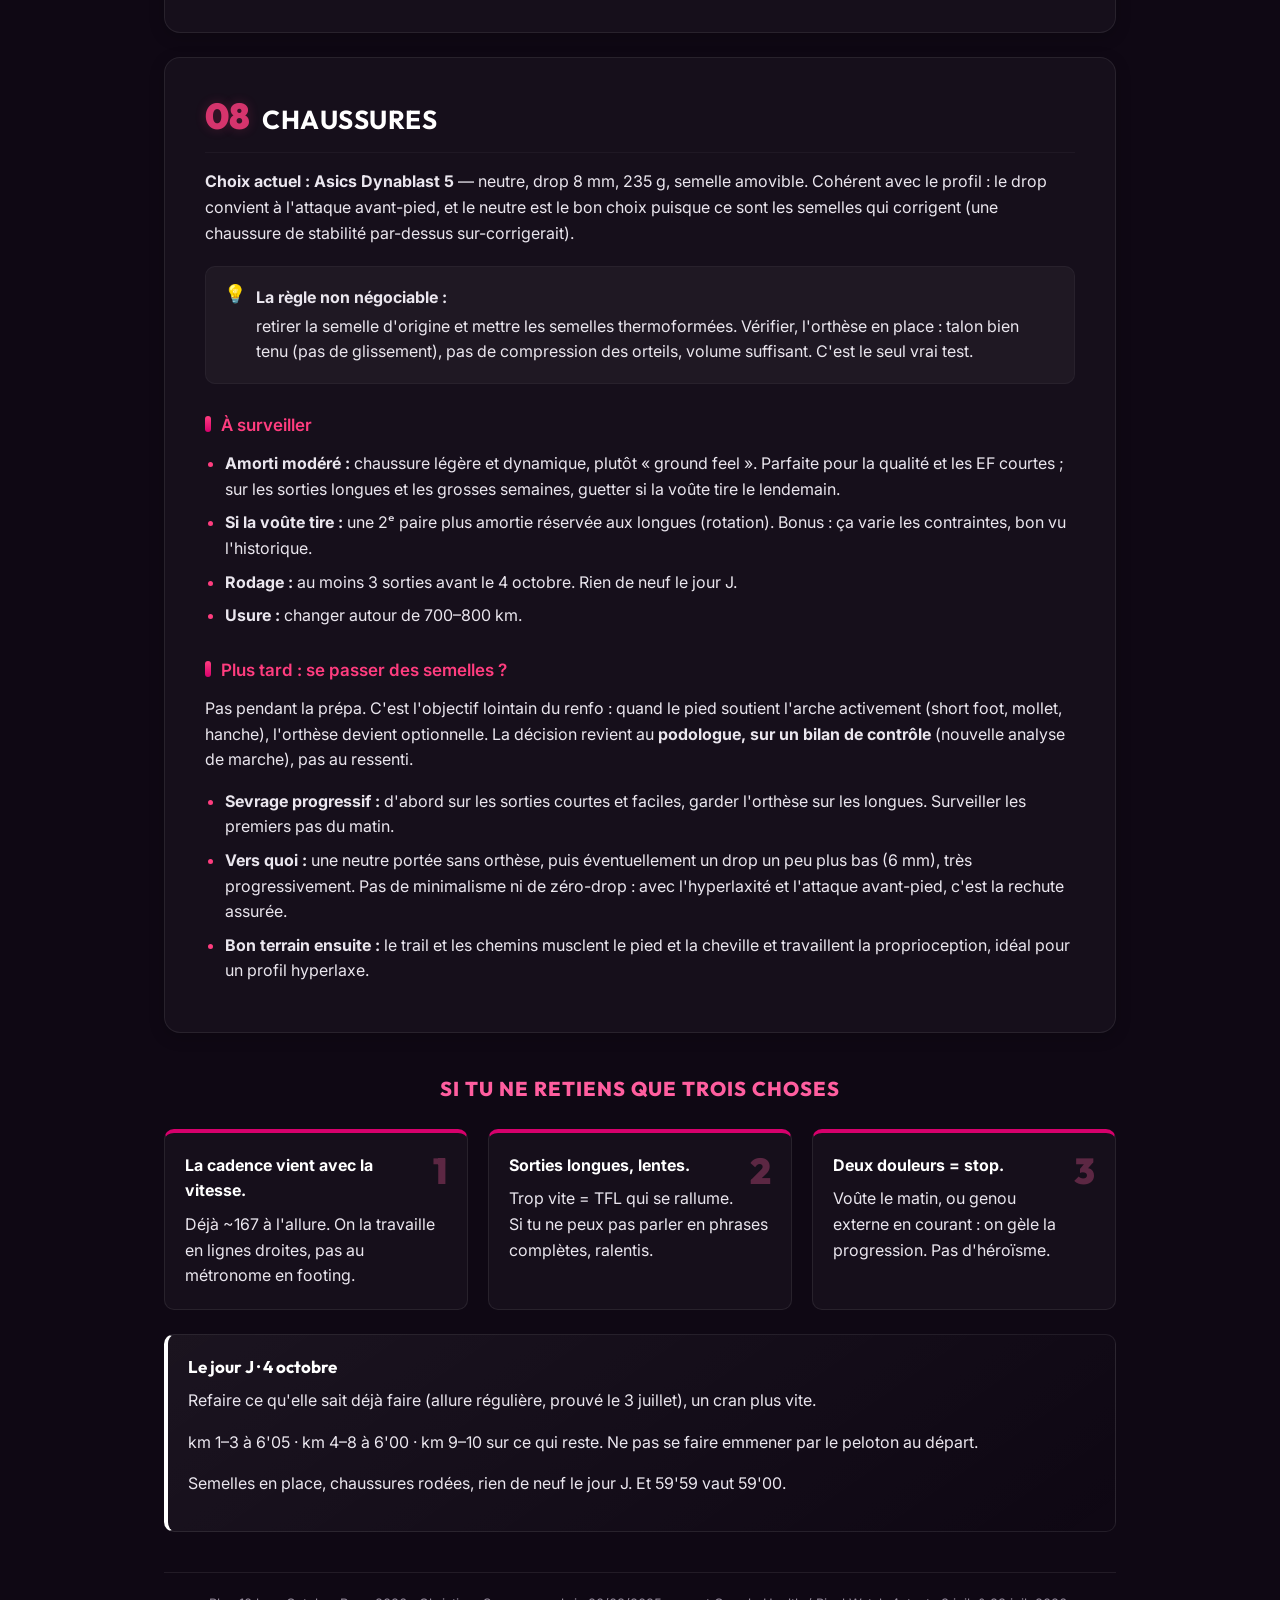
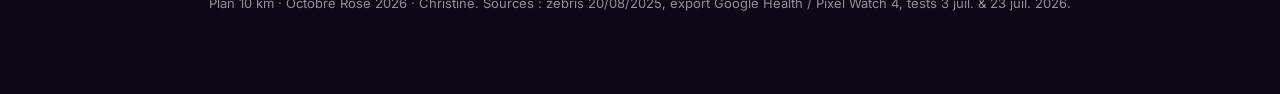
==== commit 35ec1c3a: "feat: onglet Renfo qui regroupe tous les exercices, retrait de l'onglet 10 km - Nouvelle page Christ" ====
--- a/Christine_10K_Carnet.html
+++ b/Christine_10K_Carnet.html
@@ -8,7 +8,9 @@
 <title>Carnet 10 km · Christine · Octobre Rose 2026</title>
 <link rel="stylesheet" href="style.css">
 <link rel="manifest" href="manifest.json">
-<link rel="apple-touch-icon" href="icon-192.png">
+<link rel="apple-touch-icon" href="apple-touch-icon.png">
+<meta name="apple-mobile-web-app-title" content="Hyrox">
+<link rel="icon" type="image/png" href="icon-192.png">
 <!-- View Transitions API -->
 <meta name="view-transition" content="same-origin">
 <style>
@@ -122,7 +124,7 @@
       <a href="index.html" class="shell-tab">Accueil</a>
       <a href="Christine_Hyrox_Tracker.html" class="shell-tab">Hyrox</a>
       <a href="Christine_Hyrox_Fevrier.html" class="shell-tab"><span class="tab-long">Plan Hyrox</span><span class="tab-short">Plan</span></a>
-      <a href="Christine_10K_Tracker.html" class="shell-tab">10 km</a>
+      <a href="Christine_Renfo.html" class="shell-tab">Renfo</a>
       <a href="Christine_10K_Carnet.html" class="shell-tab active" aria-current="page">Carnet</a>
     </nav>
   </div>
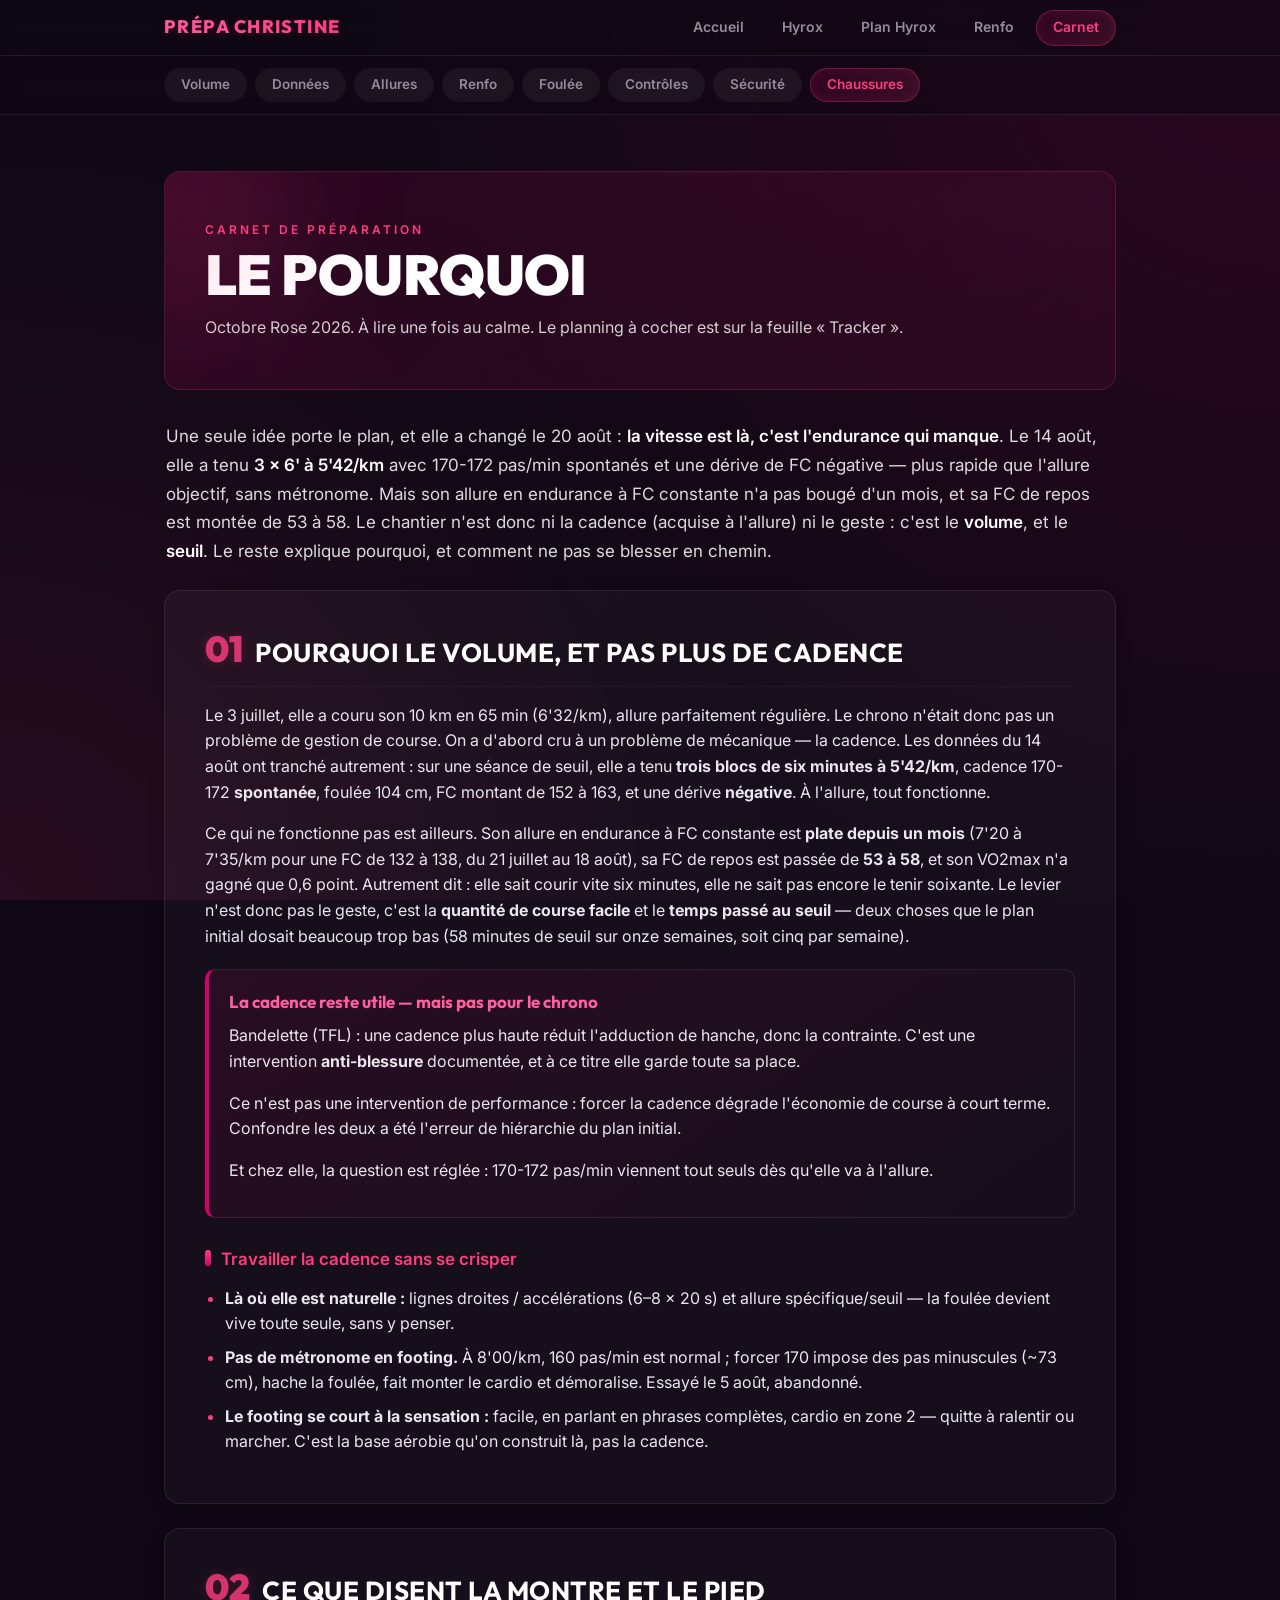
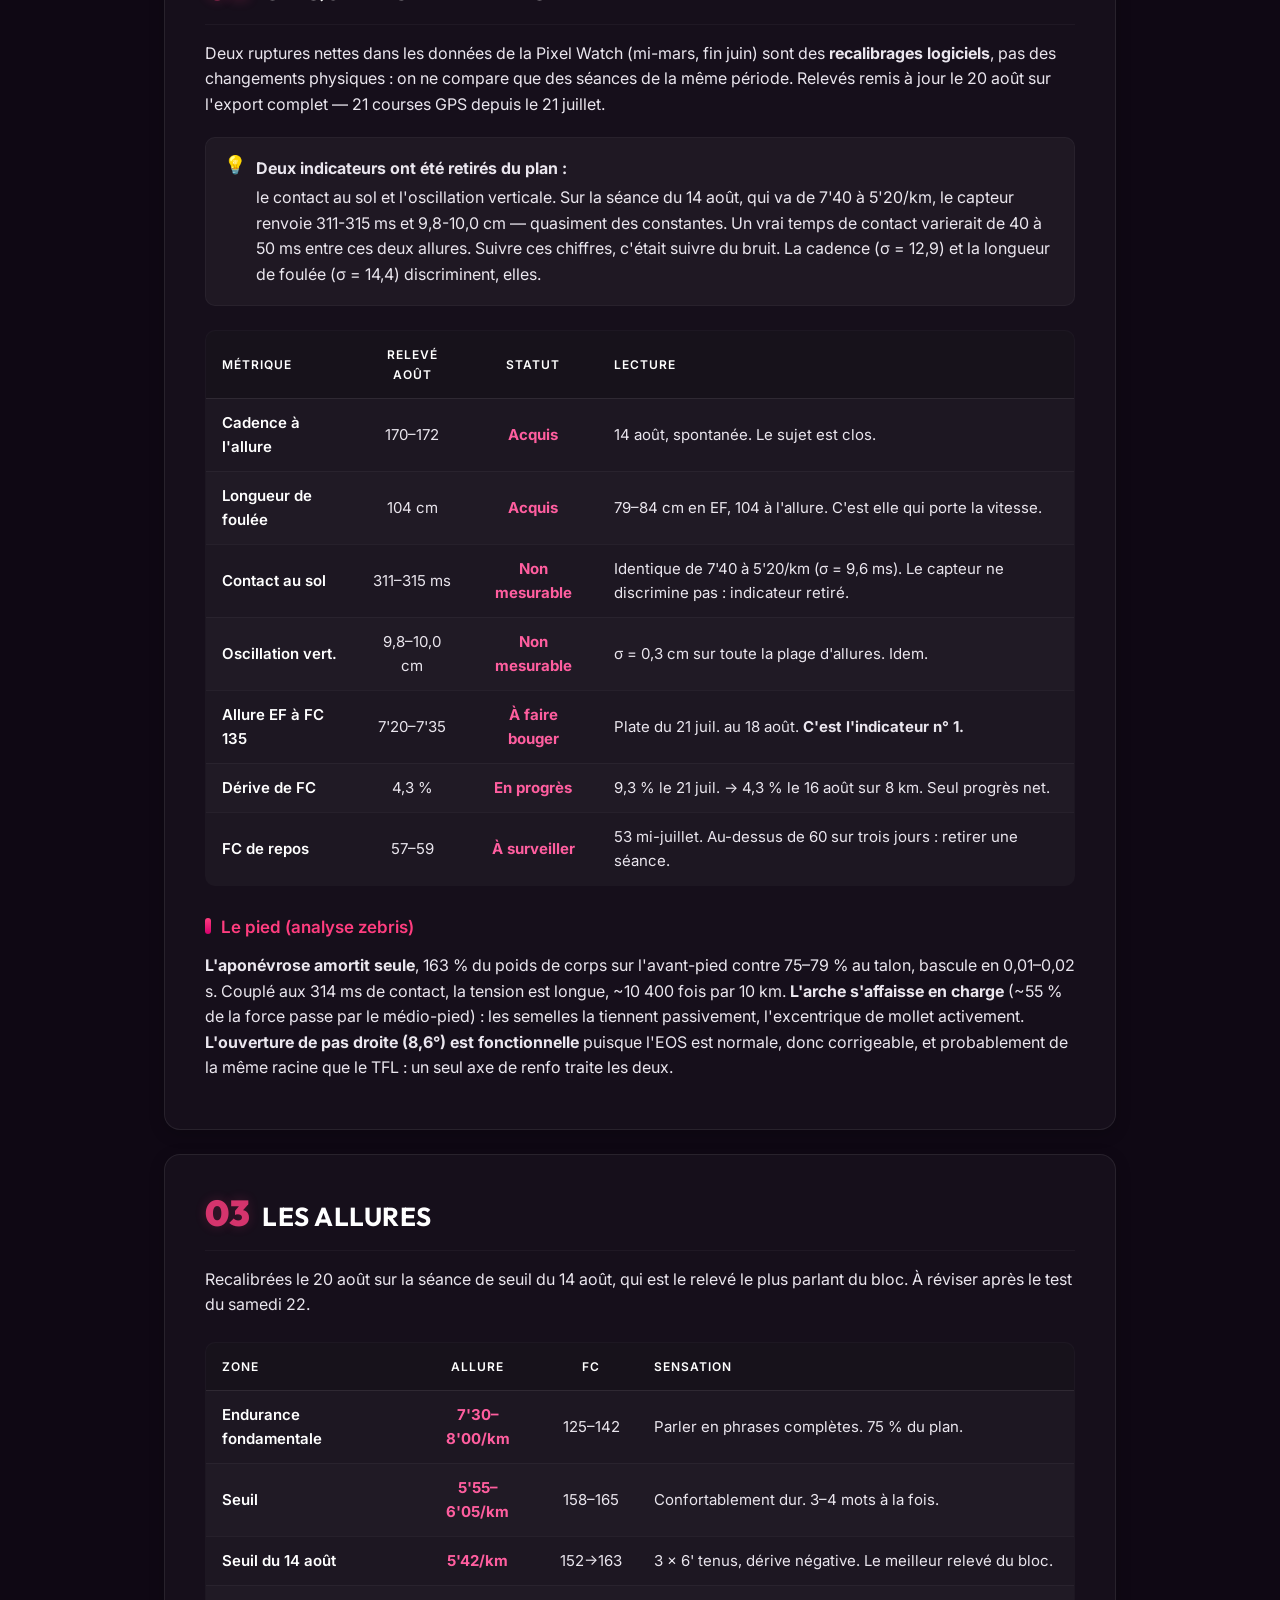
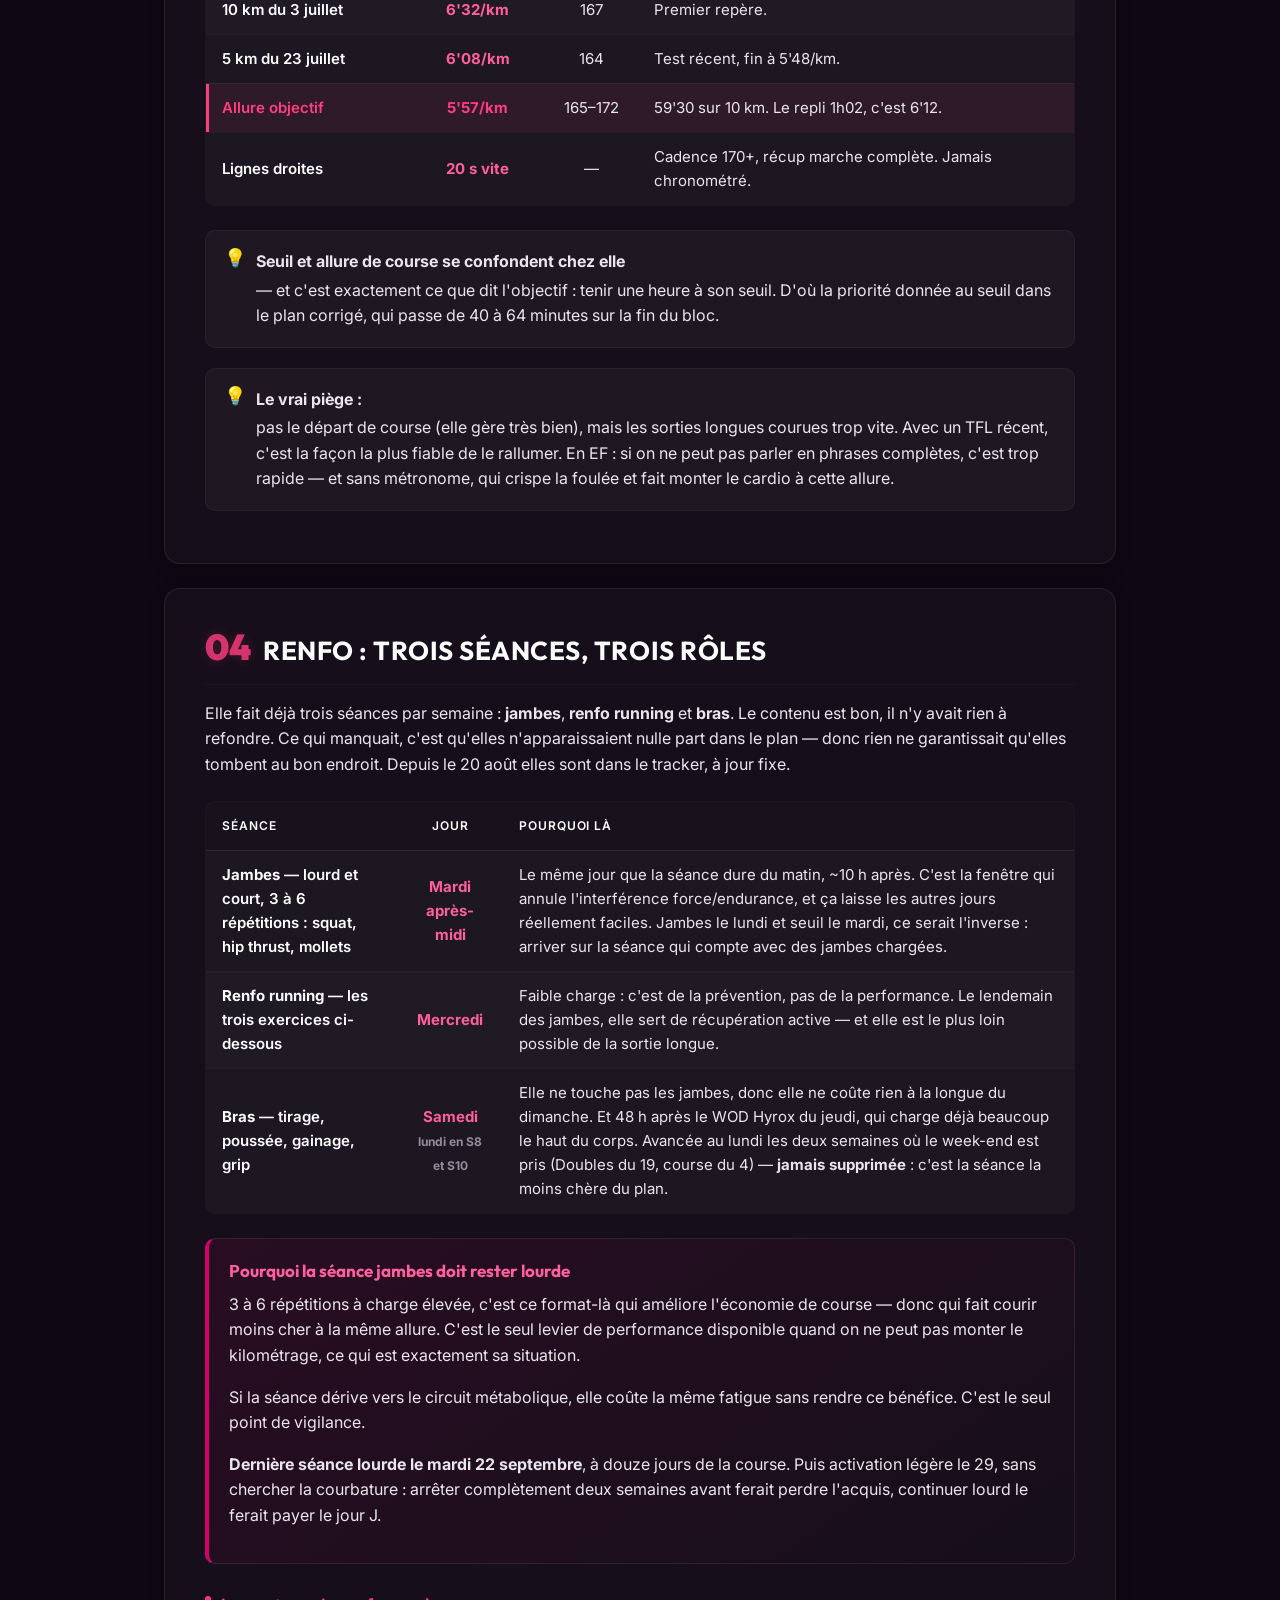
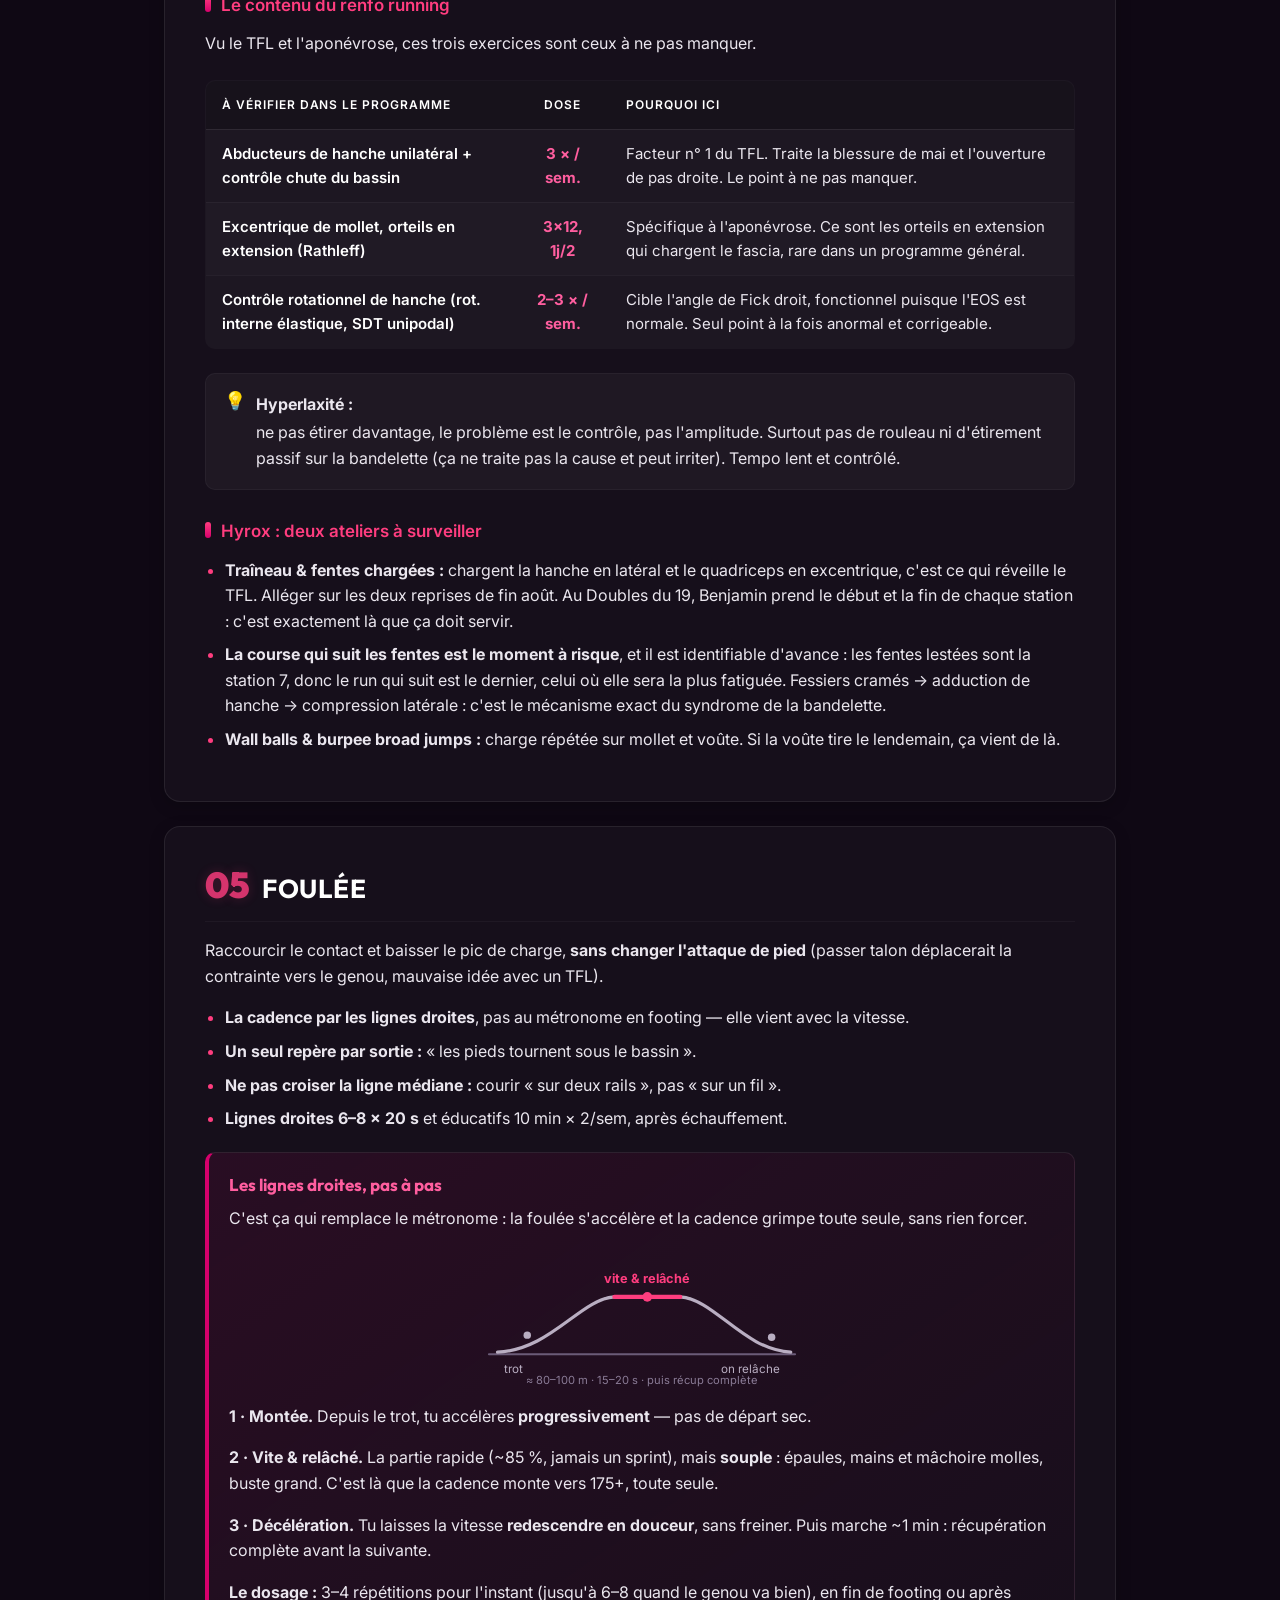
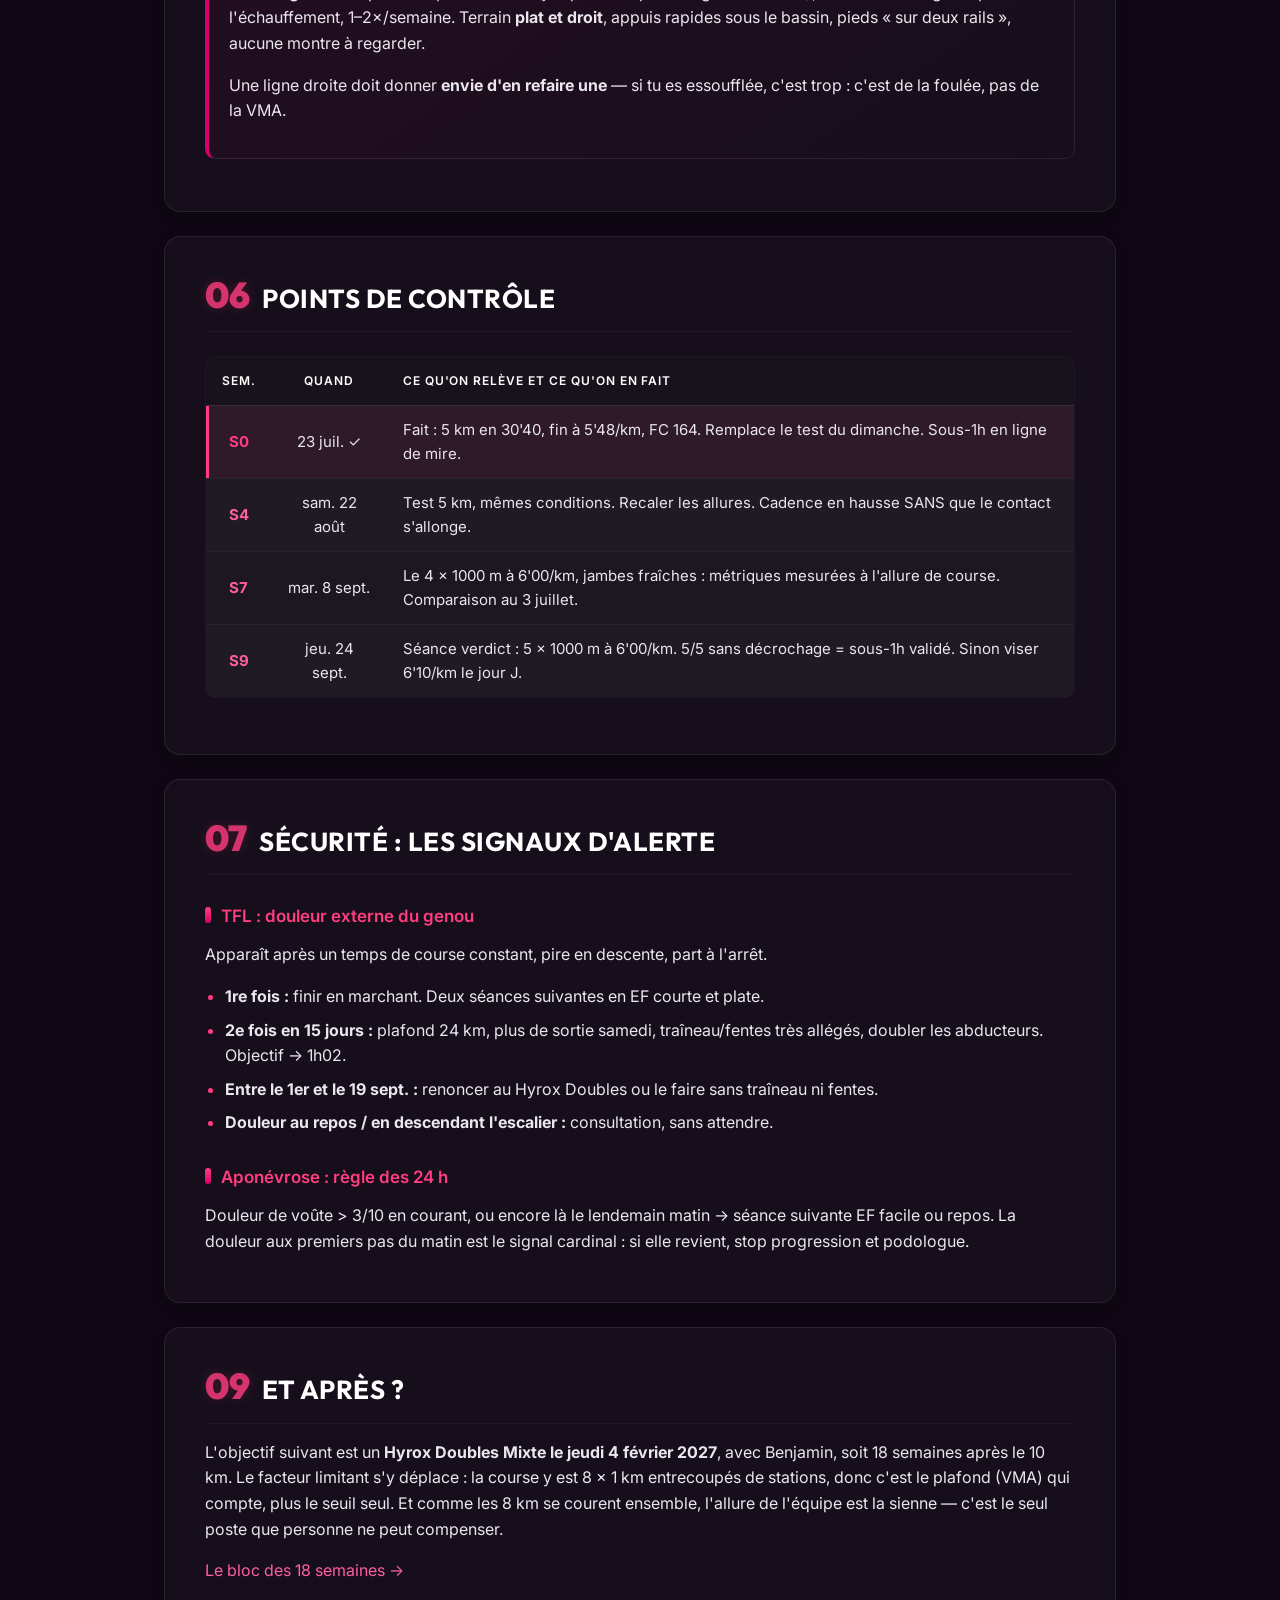
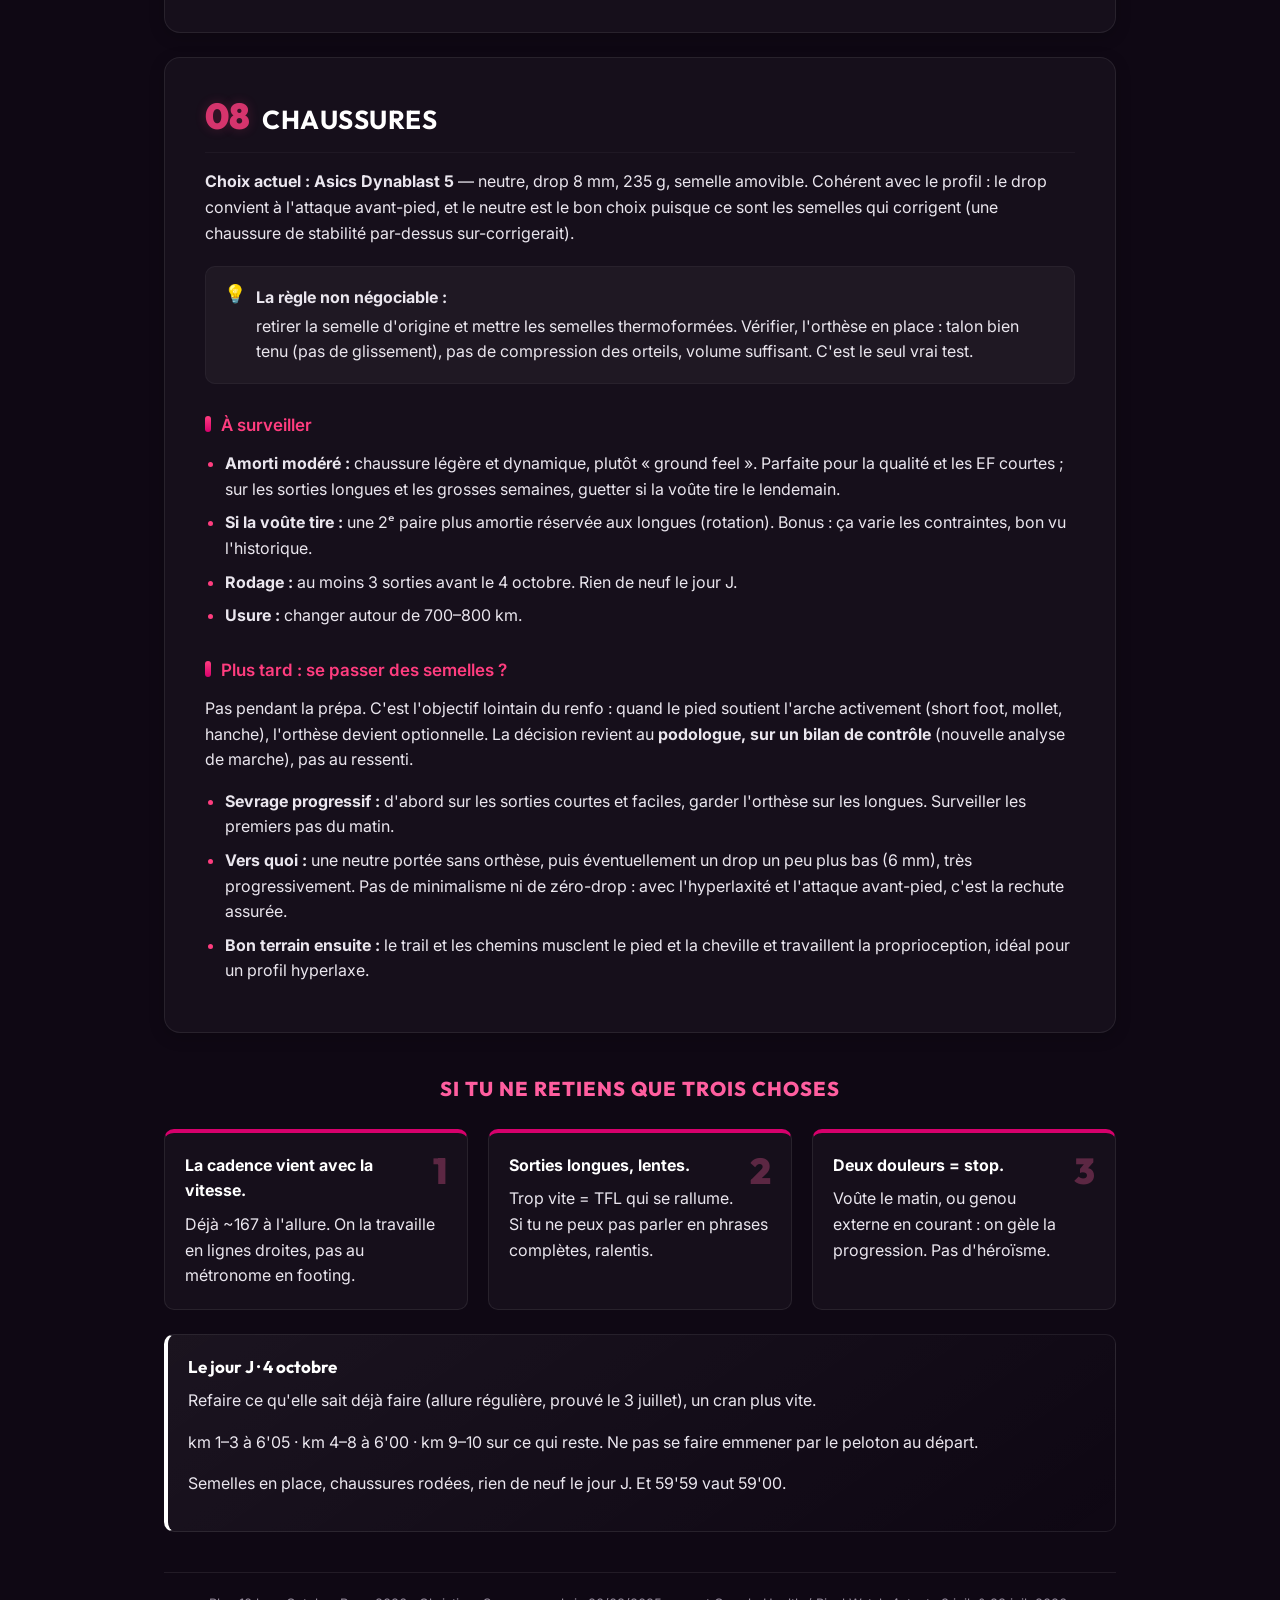
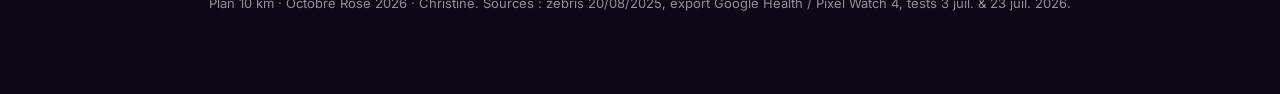
==== commit 366d8f99: "feat: Hyrox le jeudi 4 février au lieu du samedi 6, affûtage recalé - Jour J et compte à rebours : j" ====
--- a/Christine_10K_Carnet.html
+++ b/Christine_10K_Carnet.html
@@ -318,7 +318,7 @@
 
   <section id="sf">
     <div class="sech"><span class="num disp">09</span><h2>Et après ?</h2></div>
-    <p>L'objectif suivant est un <b>Hyrox Doubles Mixte le samedi 6 février 2027</b>, avec Benjamin, soit 18 semaines après le 10 km. Le facteur limitant s'y déplace : la course y est 8 × 1 km entrecoupés de stations, donc c'est le plafond (VMA) qui compte, plus le seuil seul. Et comme les 8 km se courent ensemble, l'allure de l'équipe est la sienne — c'est le seul poste que personne ne peut compenser.</p>
+    <p>L'objectif suivant est un <b>Hyrox Doubles Mixte le jeudi 4 février 2027</b>, avec Benjamin, soit 18 semaines après le 10 km. Le facteur limitant s'y déplace : la course y est 8 × 1 km entrecoupés de stations, donc c'est le plafond (VMA) qui compte, plus le seuil seul. Et comme les 8 km se courent ensemble, l'allure de l'équipe est la sienne — c'est le seul poste que personne ne peut compenser.</p>
     <p><a href="Christine_Hyrox_Fevrier.html">Le bloc des 18 semaines →</a></p>
   </section>
 
